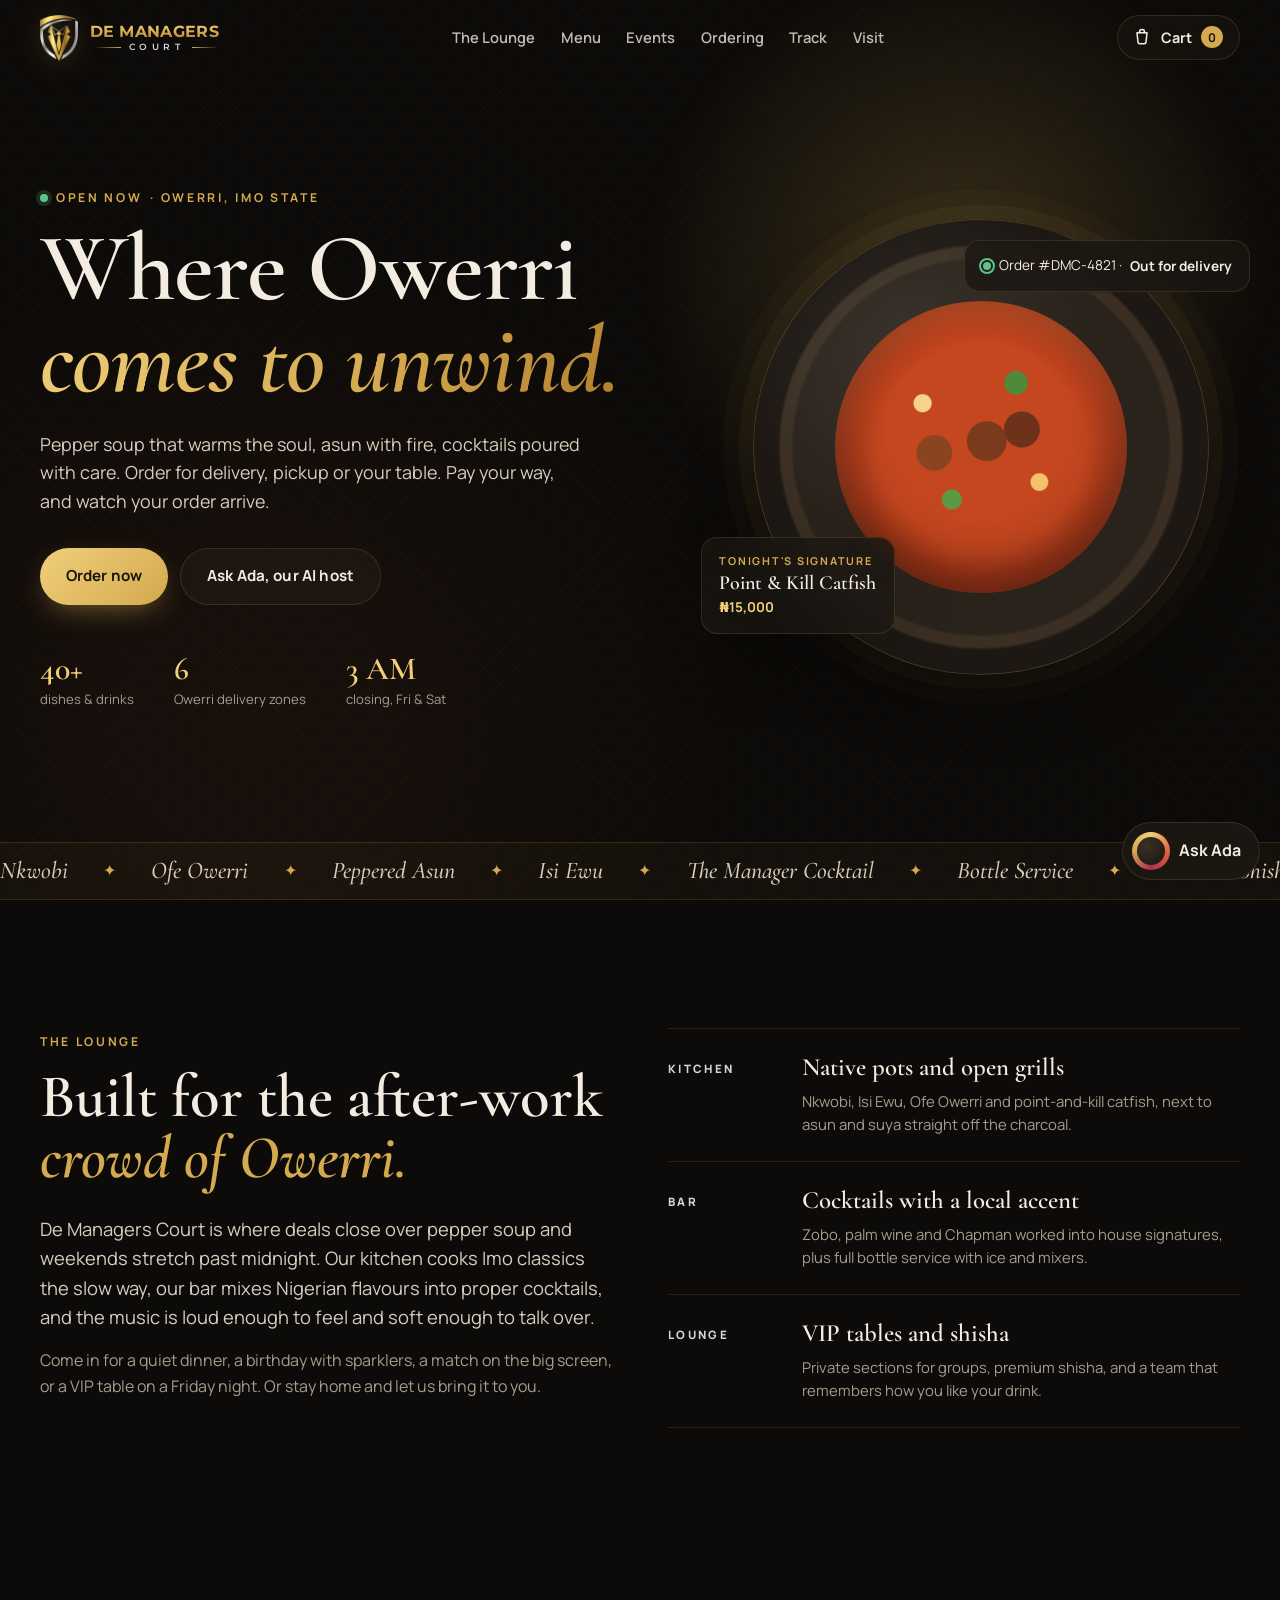
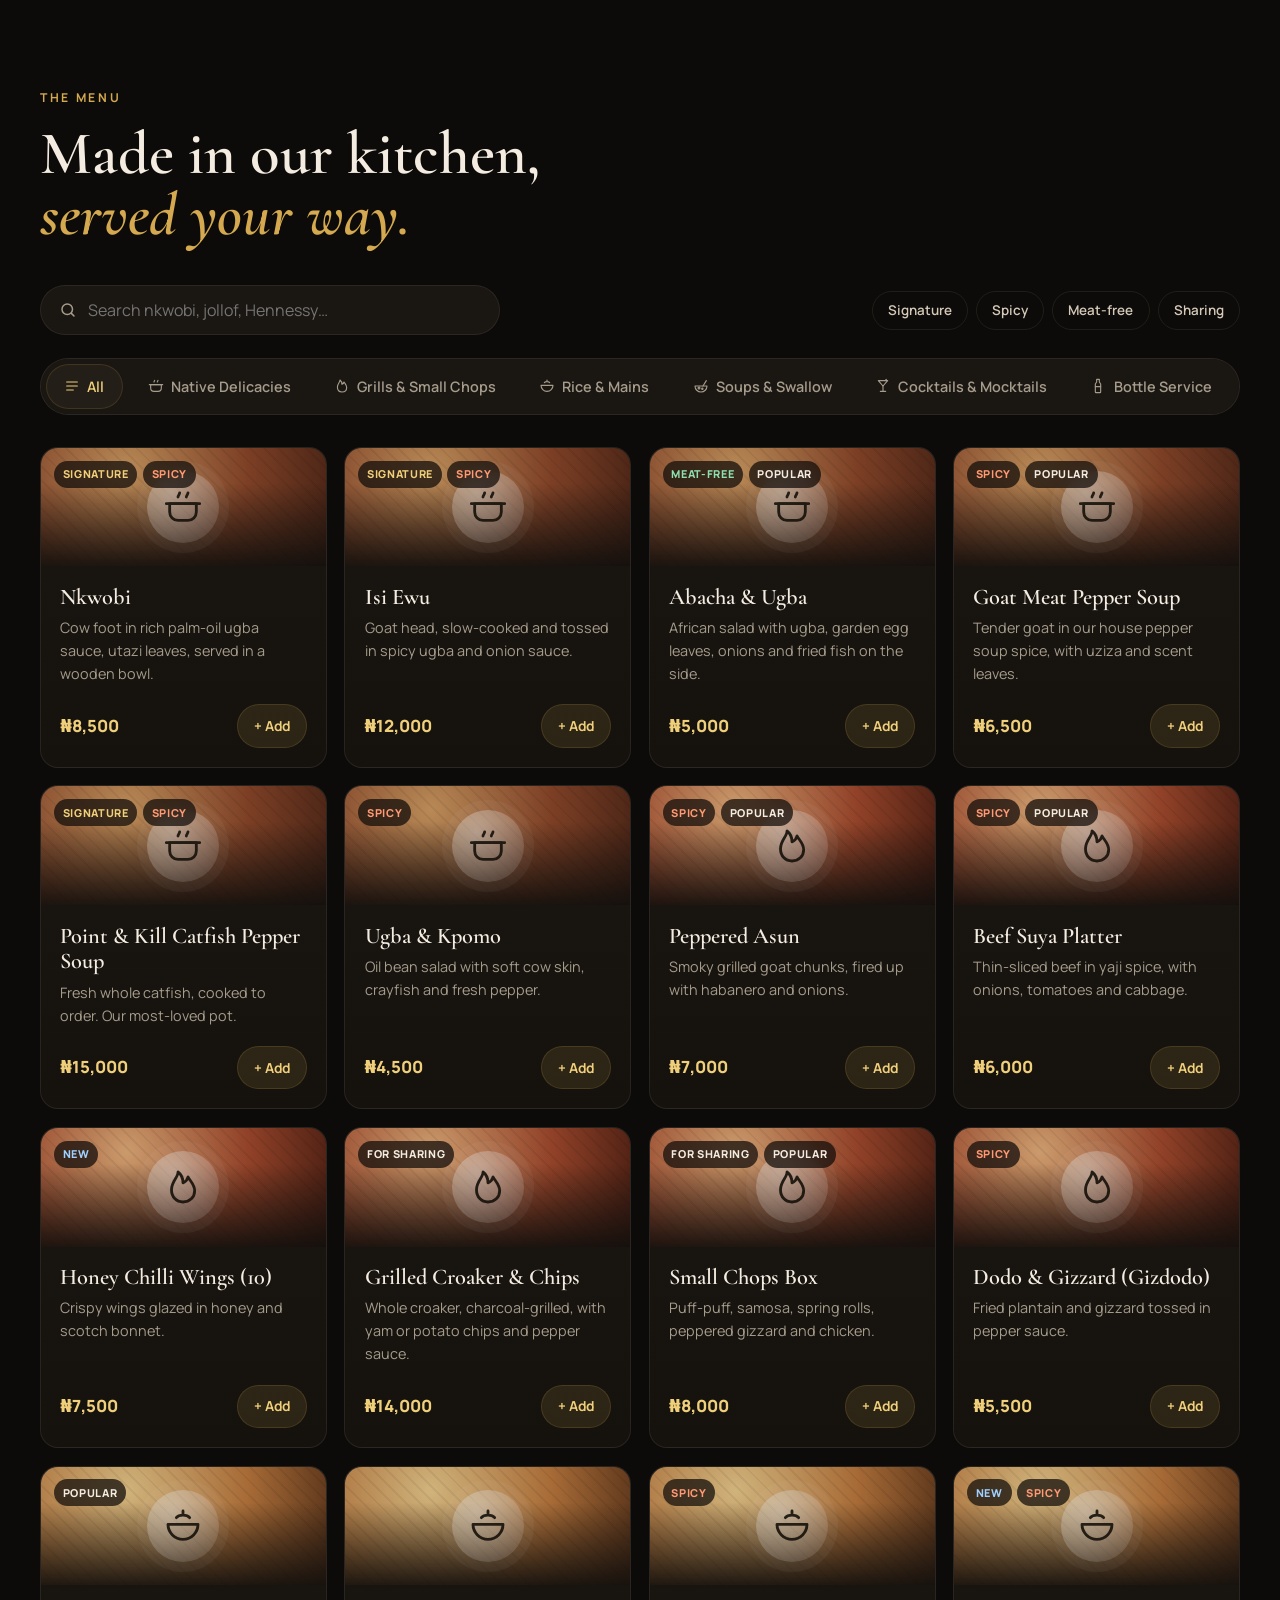
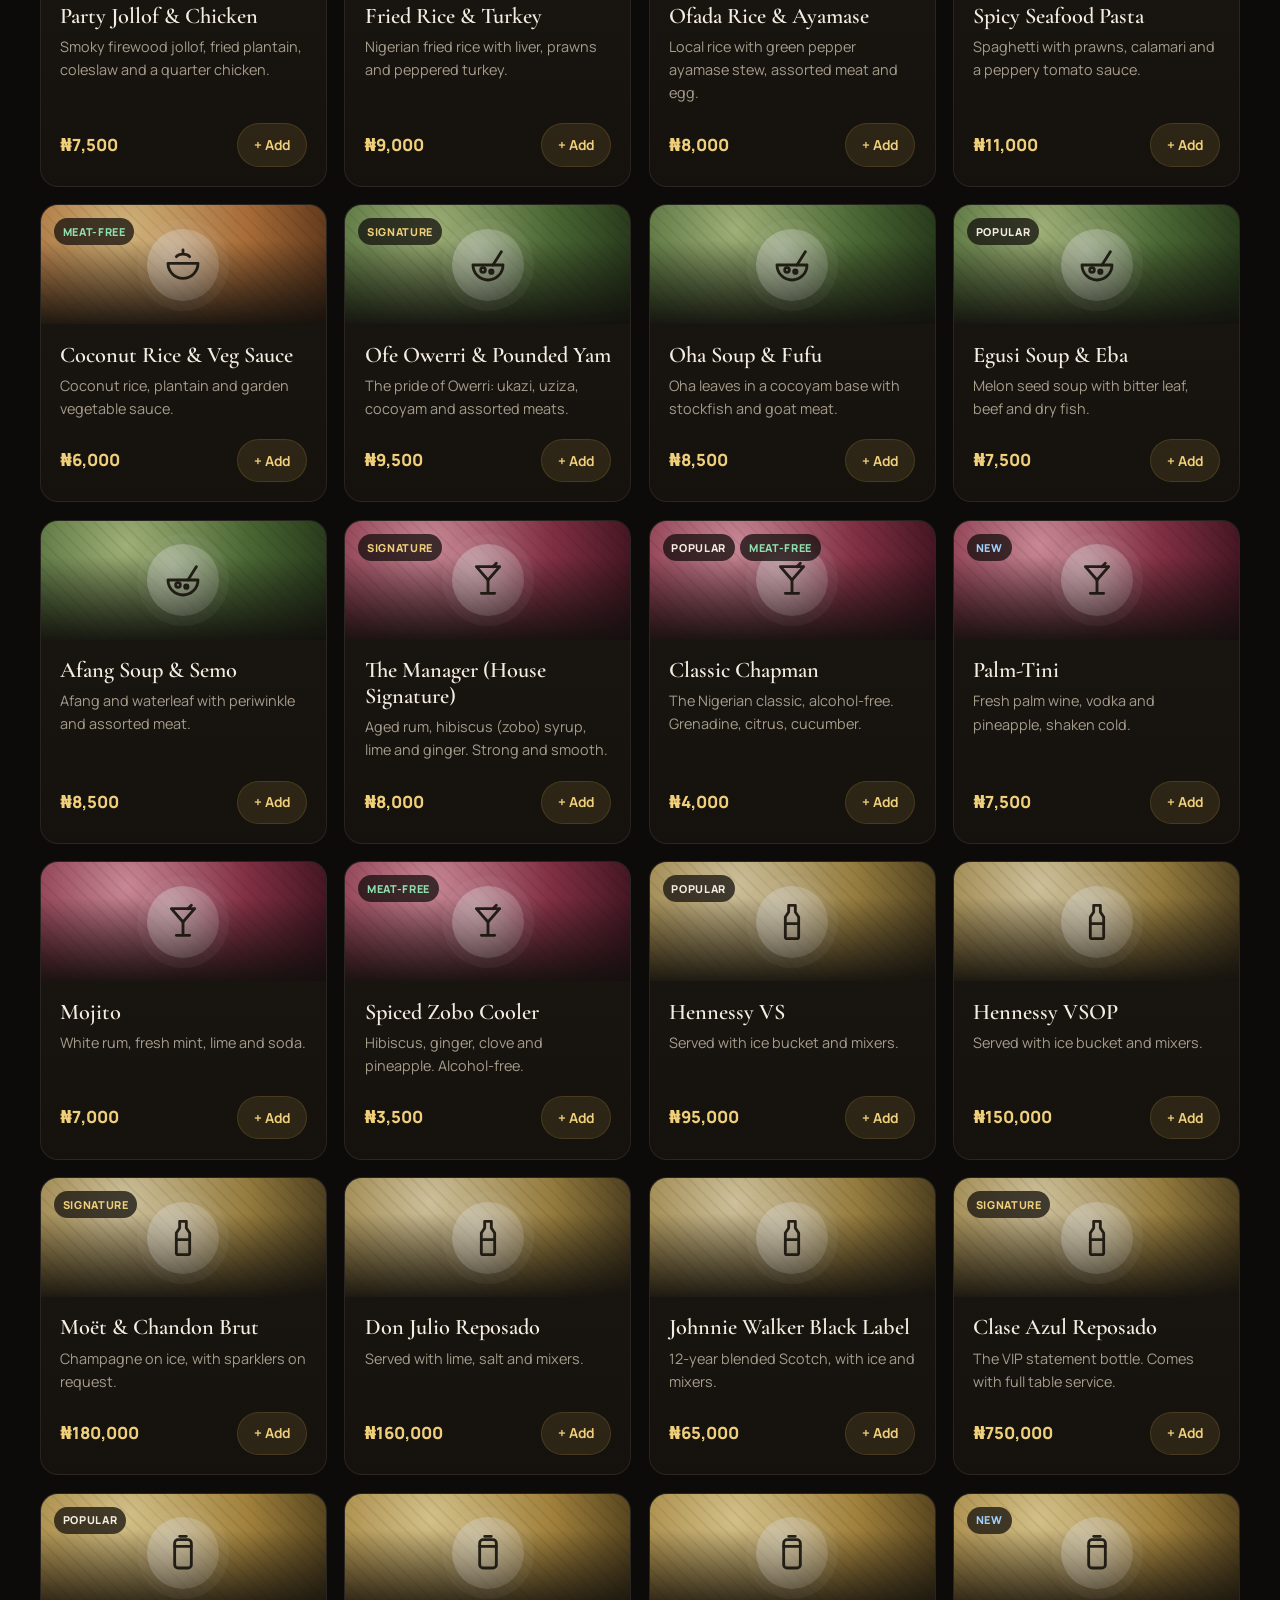
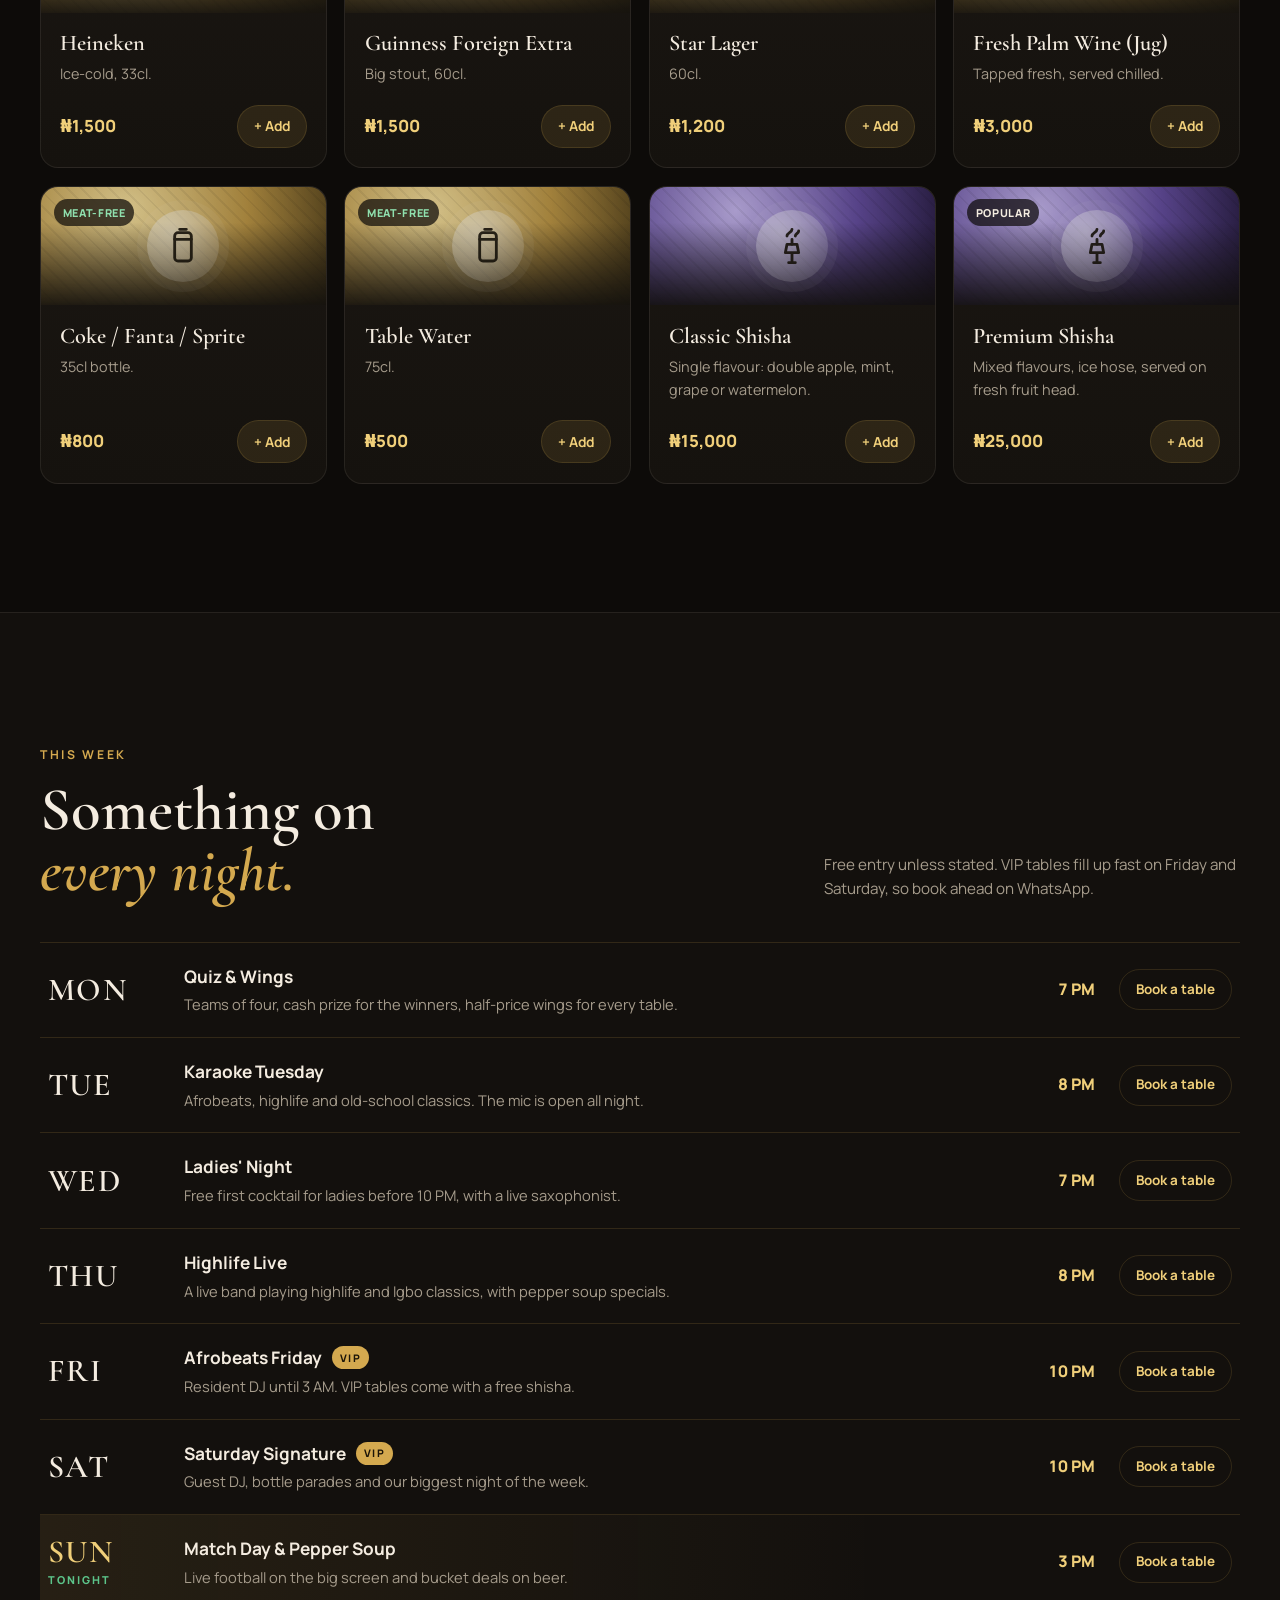
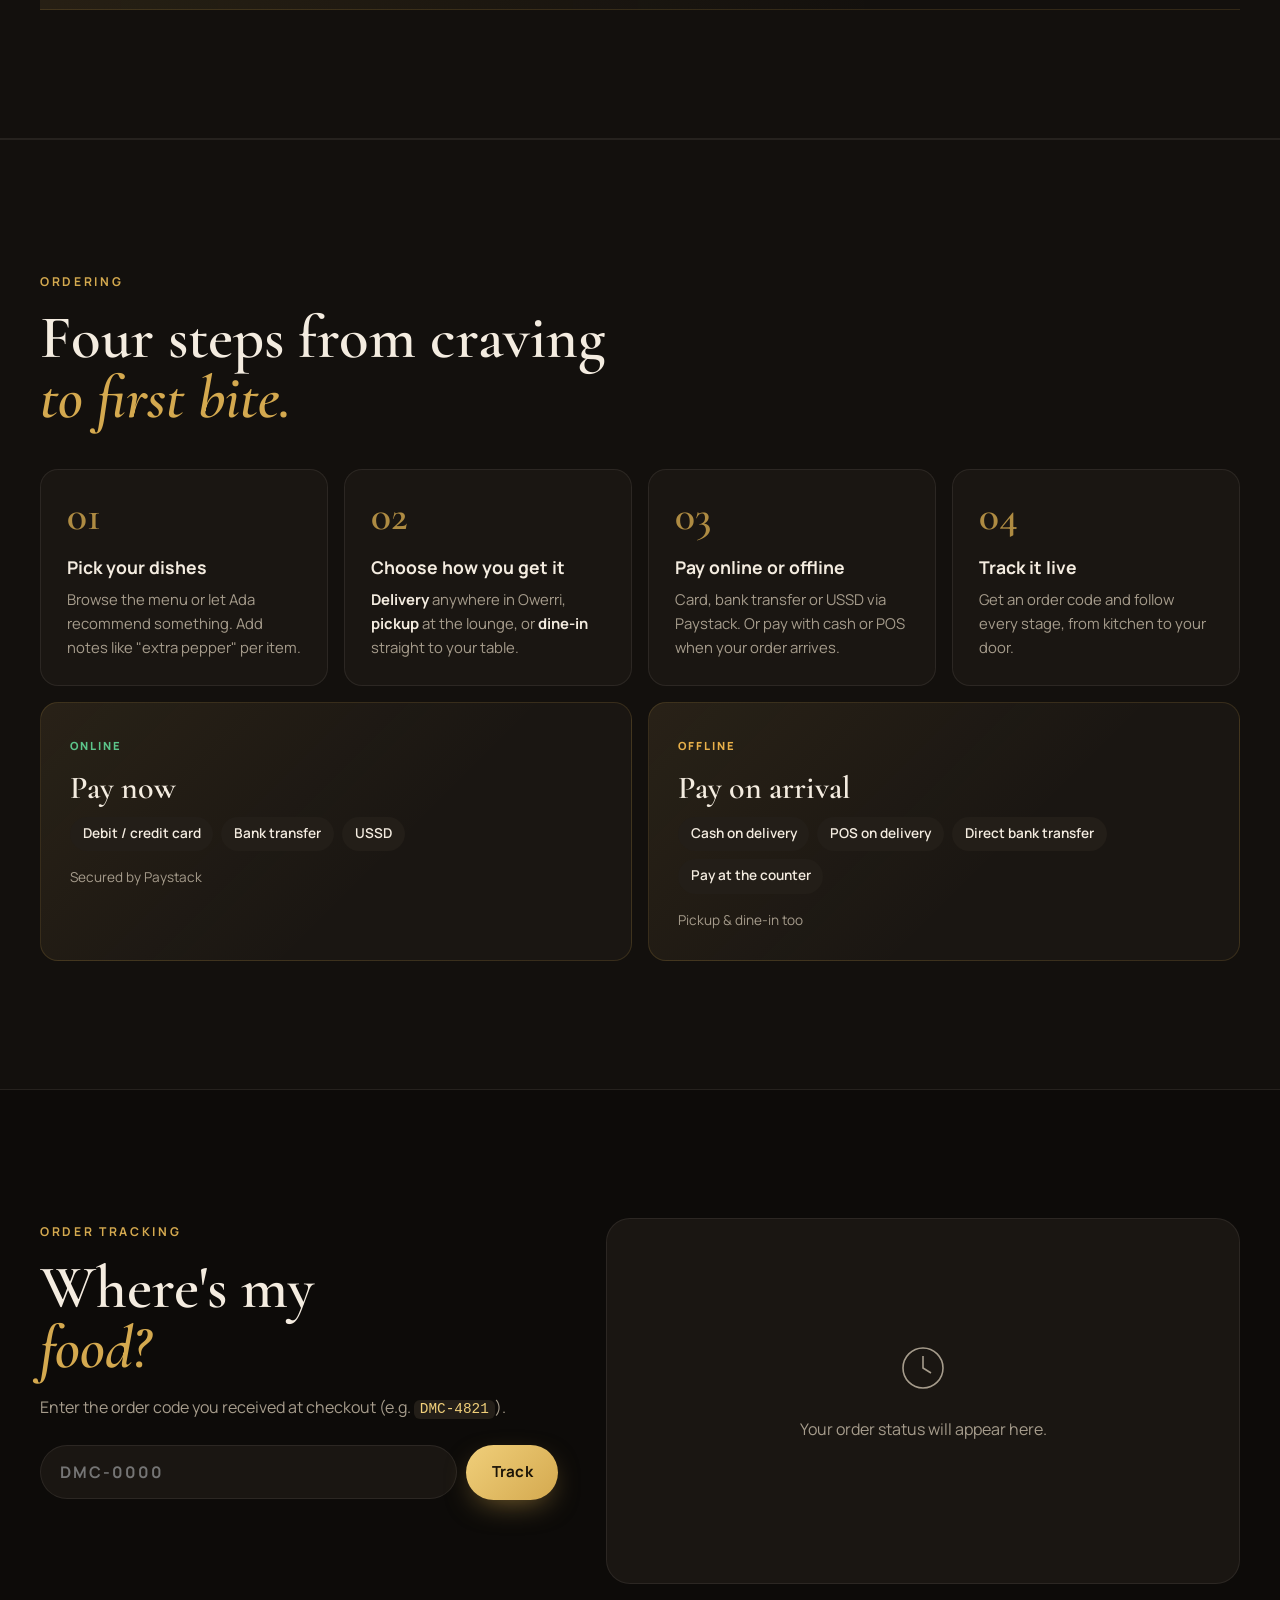
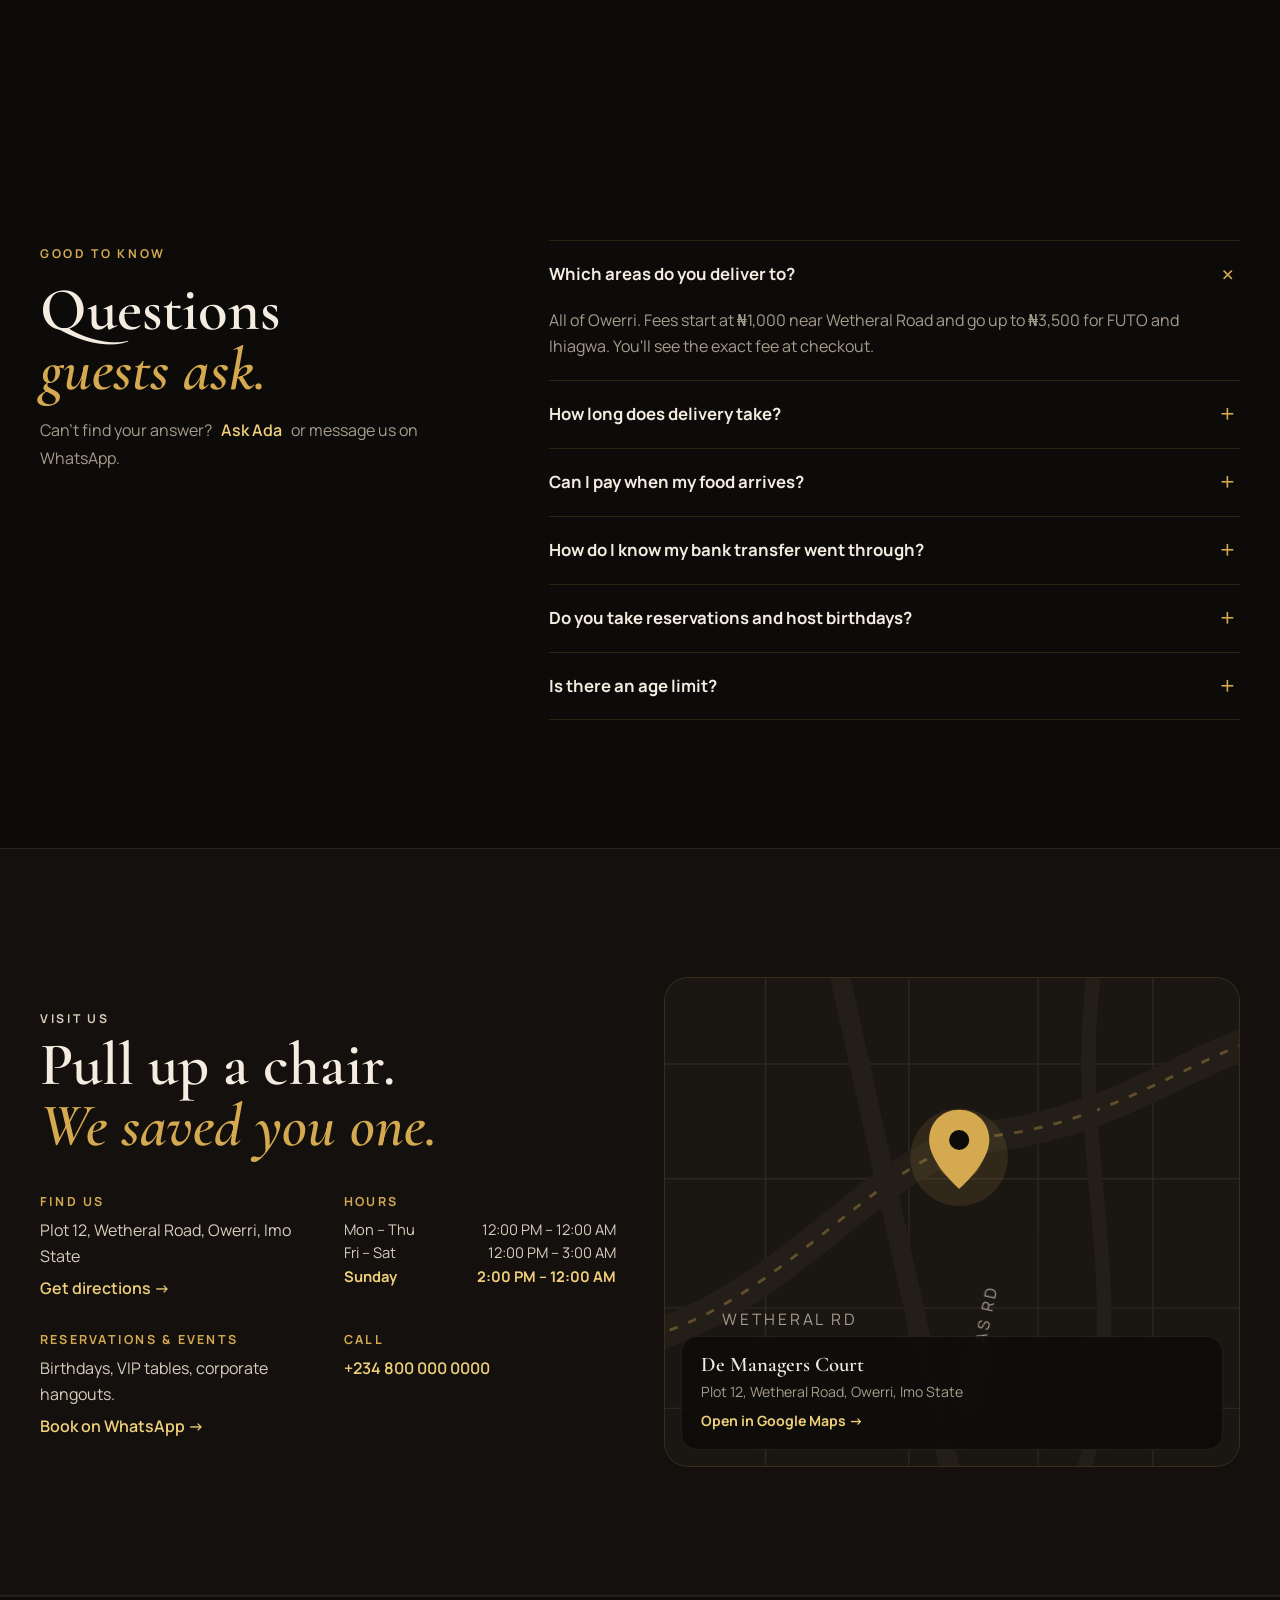
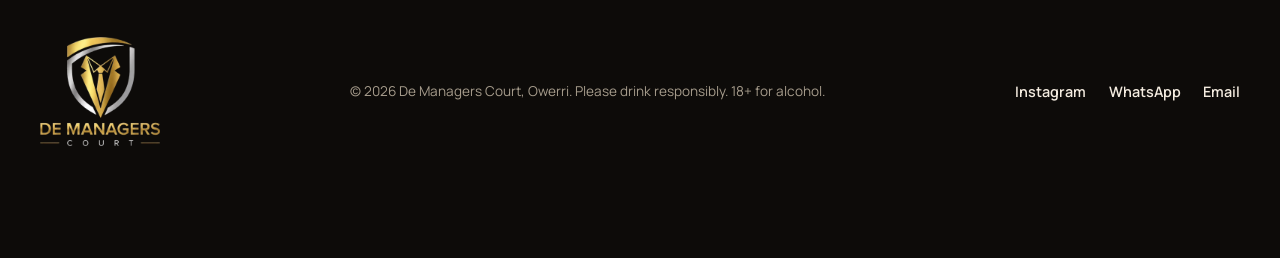
==== index.html @ ae9fe8d8 "Add De Managers Court website Online menu, food ordering (delivery, pickup, dine-in), online and off" ====
<!doctype html>
<html lang="en">
<head>
  <meta charset="utf-8">
  <meta name="viewport" content="width=device-width, initial-scale=1, viewport-fit=cover">
  <meta name="claude:viewport-fit-sides" content="cover">
  <title>De Managers Court</title>
  <meta name="description" content="De Managers Court, Owerri. Order native delicacies, grills, cocktails and bottle service online for delivery, pickup or dine-in. Pay online or on delivery, and track your order live.">
  <meta name="theme-color" content="#0d0b09">
  <link rel="icon" type="image/png" href="images/favicon.png">
  <link rel="preconnect" href="https://fonts.googleapis.com">
  <link rel="preconnect" href="https://fonts.gstatic.com" crossorigin>
  <link href="https://fonts.googleapis.com/css2?family=Cormorant+Garamond:ital,wght@0,500;0,600;0,700;1,500&family=Manrope:wght@400;500;600;700;800&family=Montserrat:wght@600;700&display=swap" rel="stylesheet">
  <link rel="stylesheet" href="css/styles.css">
</head>
<body>

<!-- ============ NAV ============ -->
<header class="nav" id="nav">
  <div class="nav__inner container">
    <a href="#top" class="brand" aria-label="De Managers Court home">
      <img class="brand__mark" src="images/logo-mark-160.webp" alt="" width="160" height="192">
      <span class="brand__text"><span class="brand__name">De Managers</span><span class="brand__sub">Court</span></span>
    </a>
    <nav class="nav__links" id="navLinks" aria-label="Main">
      <a href="#about">The Lounge</a>
      <a href="#menu">Menu</a>
      <a href="#events">Events</a>
      <a href="#how">Ordering</a>
      <a href="#track">Track</a>
      <a href="#visit">Visit</a>
    </nav>
    <div class="nav__actions">
      <button class="cart-btn" id="cartBtn" aria-label="Open cart">
        <svg viewBox="0 0 24 24" width="20" height="20" fill="none" stroke="currentColor" stroke-width="1.8" stroke-linecap="round" stroke-linejoin="round"><path d="M6 7h12l-1.2 11.2a2 2 0 0 1-2 1.8H9.2a2 2 0 0 1-2-1.8L6 7Z"/><path d="M9 7V6a3 3 0 0 1 6 0v1"/></svg>
        <span class="cart-btn__label">Cart</span>
        <span class="cart-btn__count" id="cartCount">0</span>
      </button>
      <button class="burger" id="burger" aria-label="Open menu" aria-expanded="false"><span></span><span></span></button>
    </div>
  </div>
</header>

<main id="top">
  <!-- ============ HERO ============ -->
  <section class="hero">
    <div class="hero__glow" aria-hidden="true"></div>
    <div class="hero__pattern" aria-hidden="true"></div>
    <div class="container hero__inner">
      <div class="hero__copy">
        <p class="eyebrow"><span class="dot"></span> <span id="openStatus">Open today</span><span class="eyebrow__loc"> · Owerri, Imo State</span></p>
        <h1 class="hero__title">Where Owerri<br><em>comes to unwind.</em></h1>
        <p class="hero__lead">Pepper soup that warms the soul, asun with fire, cocktails poured with care. Order for delivery, pickup or your table. Pay your way, and watch your order arrive.</p>
        <div class="hero__cta">
          <a href="#menu" class="btn btn--gold">Order now</a>
          <button class="btn btn--ghost" data-open-assistant>Ask Ada, our AI host</button>
        </div>
        <dl class="hero__stats">
          <div><dt>40+</dt><dd>dishes &amp; drinks</dd></div>
          <div><dt>6</dt><dd>Owerri delivery zones</dd></div>
          <div><dt>3 AM</dt><dd>closing, Fri &amp; Sat</dd></div>
        </dl>
      </div>
      <div class="hero__art" aria-hidden="true">
        <div class="plate">
          <div class="plate__ring"></div>
          <div class="plate__food">
            <span class="steam s1"></span><span class="steam s2"></span><span class="steam s3"></span>
          </div>
        </div>
        <div class="float-card float-card--a">
          <span class="float-card__k">Tonight's signature</span>
          <strong>Point &amp; Kill Catfish</strong>
          <span class="float-card__p">₦15,000</span>
        </div>
        <div class="float-card float-card--b">
          <span class="live"></span> Order #DMC-4821 · <strong>Out for delivery</strong>
        </div>
      </div>
    </div>
    <div class="marquee" aria-hidden="true">
      <div class="marquee__track">
        <span>Nkwobi</span><span>✦</span><span>Ofe Owerri</span><span>✦</span><span>Peppered Asun</span><span>✦</span><span>Isi Ewu</span><span>✦</span><span>The Manager Cocktail</span><span>✦</span><span>Bottle Service</span><span>✦</span><span>Premium Shisha</span><span>✦</span>
        <span>Nkwobi</span><span>✦</span><span>Ofe Owerri</span><span>✦</span><span>Peppered Asun</span><span>✦</span><span>Isi Ewu</span><span>✦</span><span>The Manager Cocktail</span><span>✦</span><span>Bottle Service</span><span>✦</span><span>Premium Shisha</span><span>✦</span>
      </div>
    </div>
  </section>


  <!-- ============ ABOUT ============ -->
  <section class="section" id="about">
    <div class="container about">
      <div class="about__copy">
        <p class="eyebrow">The Lounge</p>
        <h2 class="section__title">Built for the after-work<br><em>crowd of Owerri.</em></h2>
        <p class="about__lead">De Managers Court is where deals close over pepper soup and weekends stretch past midnight. Our kitchen cooks Imo classics the slow way, our bar mixes Nigerian flavours into proper cocktails, and the music is loud enough to feel and soft enough to talk over.</p>
        <p class="muted">Come in for a quiet dinner, a birthday with sparklers, a match on the big screen, or a VIP table on a Friday night. Or stay home and let us bring it to you.</p>
      </div>
      <ul class="pillars">
        <li class="pillar">
          <span class="pillar__k">Kitchen</span>
          <h3>Native pots and open grills</h3>
          <p>Nkwobi, Isi Ewu, Ofe Owerri and point-and-kill catfish, next to asun and suya straight off the charcoal.</p>
        </li>
        <li class="pillar">
          <span class="pillar__k">Bar</span>
          <h3>Cocktails with a local accent</h3>
          <p>Zobo, palm wine and Chapman worked into house signatures, plus full bottle service with ice and mixers.</p>
        </li>
        <li class="pillar">
          <span class="pillar__k">Lounge</span>
          <h3>VIP tables and shisha</h3>
          <p>Private sections for groups, premium shisha, and a team that remembers how you like your drink.</p>
        </li>
      </ul>
    </div>
  </section>

  <!-- ============ MENU ============ -->
  <section class="section" id="menu">
    <div class="container">
      <div class="section__head">
        <p class="eyebrow">The Menu</p>
        <h2 class="section__title">Made in our kitchen,<br><em>served your way.</em></h2>
      </div>

      <div class="menu-tools">
        <div class="search">
          <svg viewBox="0 0 24 24" width="18" height="18" fill="none" stroke="currentColor" stroke-width="2" stroke-linecap="round"><circle cx="11" cy="11" r="7"/><path d="m20 20-3.5-3.5"/></svg>
          <input type="search" id="menuSearch" placeholder="Search nkwobi, jollof, Hennessy…" aria-label="Search the menu">
        </div>
        <div class="filters" role="group" aria-label="Filter by tag">
          <button class="chip" data-tag="signature">Signature</button>
          <button class="chip" data-tag="spicy">Spicy</button>
          <button class="chip" data-tag="veg">Meat-free</button>
          <button class="chip" data-tag="share">Sharing</button>
        </div>
      </div>

      <div class="tabs" id="menuTabs" role="tablist" aria-label="Menu categories"></div>
      <div class="menu-grid" id="menuGrid" aria-live="polite"></div>
      <p class="menu-empty" id="menuEmpty" hidden>Nothing matches that search. Try another word, or <button class="linklike" data-open-assistant>ask Ada</button>.</p>
    </div>
  </section>


  <!-- ============ EVENTS ============ -->
  <section class="section section--alt" id="events">
    <div class="container">
      <div class="section__head section__head--row">
        <div>
          <p class="eyebrow">This week</p>
          <h2 class="section__title">Something on<br><em>every night.</em></h2>
        </div>
        <p class="muted section__aside">Free entry unless stated. VIP tables fill up fast on Friday and Saturday, so book ahead on WhatsApp.</p>
      </div>
      <ol class="week" id="weekList"></ol>
    </div>
  </section>

  <!-- ============ HOW IT WORKS ============ -->
  <section class="section section--alt" id="how">
    <div class="container">
      <div class="section__head">
        <p class="eyebrow">Ordering</p>
        <h2 class="section__title">Four steps from craving<br><em>to first bite.</em></h2>
      </div>
      <ol class="steps">
        <li class="step">
          <span class="step__n">01</span>
          <h3>Pick your dishes</h3>
          <p>Browse the menu or let Ada recommend something. Add notes like "extra pepper" per item.</p>
        </li>
        <li class="step">
          <span class="step__n">02</span>
          <h3>Choose how you get it</h3>
          <p><strong>Delivery</strong> anywhere in Owerri, <strong>pickup</strong> at the lounge, or <strong>dine-in</strong> straight to your table.</p>
        </li>
        <li class="step">
          <span class="step__n">03</span>
          <h3>Pay online or offline</h3>
          <p>Card, bank transfer or USSD via Paystack. Or pay with cash or POS when your order arrives.</p>
        </li>
        <li class="step">
          <span class="step__n">04</span>
          <h3>Track it live</h3>
          <p>Get an order code and follow every stage, from kitchen to your door.</p>
        </li>
      </ol>

      <div class="pay-row">
        <div class="pay-card">
          <span class="pay-card__tag">Online</span>
          <h3>Pay now</h3>
          <ul><li>Debit / credit card</li><li>Bank transfer</li><li>USSD</li></ul>
          <p class="muted">Secured by Paystack</p>
        </div>
        <div class="pay-card">
          <span class="pay-card__tag pay-card__tag--alt">Offline</span>
          <h3>Pay on arrival</h3>
          <ul><li>Cash on delivery</li><li>POS on delivery</li><li>Direct bank transfer</li><li>Pay at the counter</li></ul>
          <p class="muted">Pickup &amp; dine-in too</p>
        </div>
      </div>
    </div>
  </section>

  <!-- ============ TRACK ============ -->
  <section class="section" id="track">
    <div class="container track">
      <div class="track__intro">
        <p class="eyebrow">Order tracking</p>
        <h2 class="section__title">Where's my<br><em>food?</em></h2>
        <p class="muted">Enter the order code you received at checkout (e.g. <code>DMC-4821</code>).</p>
        <form class="track__form" id="trackForm">
          <input id="trackInput" placeholder="DMC-0000" aria-label="Order code" autocomplete="off" required>
          <button class="btn btn--gold" type="submit">Track</button>
        </form>
        <div class="recent" id="recentOrders"></div>
      </div>
      <div class="track__panel" id="trackPanel">
        <div class="track__placeholder">
          <svg viewBox="0 0 48 48" width="48" height="48" fill="none" stroke="currentColor" stroke-width="1.6"><circle cx="24" cy="24" r="20"/><path d="M24 12v12l8 5"/></svg>
          <p>Your order status will appear here.</p>
        </div>
      </div>
    </div>
  </section>


  <!-- ============ FAQ ============ -->
  <section class="section" id="faq">
    <div class="container faq">
      <div>
        <p class="eyebrow">Good to know</p>
        <h2 class="section__title">Questions<br><em>guests ask.</em></h2>
        <p class="muted">Can't find your answer? <button class="linklike" data-open-assistant>Ask Ada</button> or message us on WhatsApp.</p>
      </div>
      <div class="faq__list" id="faqList"></div>
    </div>
  </section>

  <!-- ============ VISIT ============ -->
  <section class="section section--alt" id="visit">
    <div class="container visit">
      <div>
        <p class="eyebrow">Visit us</p>
        <h2 class="section__title">Pull up a chair.<br><em>We saved you one.</em></h2>
        <div class="visit__grid">
          <div>
            <h4>Find us</h4>
            <p id="addr"></p>
            <a class="linklike" id="dirLink" target="_blank" rel="noopener">Get directions →</a>
          </div>
          <div>
            <h4>Hours</h4>
            <ul class="hours" id="hoursList"></ul>
          </div>
          <div>
            <h4>Reservations &amp; events</h4>
            <p>Birthdays, VIP tables, corporate hangouts.</p>
            <a class="linklike" id="waReserve" target="_blank" rel="noopener">Book on WhatsApp →</a>
          </div>
          <div>
            <h4>Call</h4>
            <p><a id="phoneLink" class="linklike"></a></p>
          </div>
        </div>
      </div>
      <a class="map" id="mapCard" target="_blank" rel="noopener" aria-label="Open the lounge location in Google Maps">
        <svg class="map__art" viewBox="0 0 400 340" preserveAspectRatio="xMidYMid slice" aria-hidden="true">
          <rect width="400" height="340" fill="var(--surface)"/>
          <g stroke="var(--line-2)" stroke-width="1">
            <path d="M0 60H400M0 140H400M0 230H400M0 300H400M70 0V340M170 0V340M260 0V340M340 0V340" fill="none"/>
          </g>
          <path d="M-10 250 C 90 220, 150 120, 230 110 S 360 60, 420 40" stroke="var(--surface-2)" stroke-width="22" fill="none"/>
          <path d="M-10 250 C 90 220, 150 120, 230 110 S 360 60, 420 40" stroke="var(--gold)" stroke-opacity=".35" stroke-width="2" stroke-dasharray="6 8" fill="none"/>
          <path d="M120 -10 L 200 350" stroke="var(--surface-2)" stroke-width="14" fill="none"/>
          <path d="M300 -10 C 280 120, 330 220, 290 350" stroke="var(--surface-2)" stroke-width="10" fill="none"/>
          <circle cx="205" cy="125" r="34" fill="var(--gold)" fill-opacity=".12"/>
          <circle cx="205" cy="125" r="16" fill="var(--gold)" fill-opacity=".25"/>
          <path d="M205 92c-12 0-21 9-21 21 0 16 21 34 21 34s21-18 21-34c0-12-9-21-21-21Z" fill="var(--gold)"/>
          <circle cx="205" cy="113" r="7" fill="var(--bg)"/>
          <text x="40" y="242" fill="var(--muted)" font-size="11" font-family="Manrope, sans-serif" letter-spacing="2">WETHERAL RD</text>
          <text x="214" y="300" fill="var(--muted)" font-size="11" font-family="Manrope, sans-serif" letter-spacing="2" transform="rotate(-78 214 300)">DOUGLAS RD</text>
        </svg>
        <span class="map__label"><strong>De Managers Court</strong><span id="mapAddr"></span><em>Open in Google Maps →</em></span>
      </a>
    </div>
  </section>
</main>

<footer class="footer">
  <div class="container footer__inner">
    <img class="footer__logo" src="images/logo-full-640.webp" alt="De Managers Court" width="640" height="584">
    <p class="muted">© <span id="year"></span> De Managers Court, Owerri. Please drink responsibly. 18+ for alcohol.</p>
    <div class="footer__links">
      <a id="igLink" target="_blank" rel="noopener">Instagram</a>
      <a id="waLink" target="_blank" rel="noopener">WhatsApp</a>
      <a id="mailLink">Email</a>
    </div>
  </div>
</footer>

<!-- ============ CART DRAWER ============ -->
<div class="scrim" id="scrim" hidden></div>
<aside class="drawer" id="cartDrawer" aria-label="Your cart" aria-hidden="true">
  <div class="drawer__head">
    <h3>Your order</h3>
    <button class="icon-btn" data-close-drawer aria-label="Close cart">✕</button>
  </div>
  <div class="drawer__body" id="cartItems"></div>
  <div class="drawer__foot">
    <div class="row"><span>Subtotal</span><strong id="cartSubtotal">₦0</strong></div>
    <p class="muted small">Delivery fee is calculated at checkout.</p>
    <button class="btn btn--gold btn--block" id="checkoutBtn" disabled>Checkout</button>
  </div>
</aside>

<!-- ============ CHECKOUT MODAL ============ -->
<div class="modal" id="checkoutModal" role="dialog" aria-modal="true" aria-labelledby="coTitle" hidden>
  <div class="modal__card modal__card--wide">
    <button class="icon-btn modal__close" data-close-modal aria-label="Close">✕</button>
    <h3 id="coTitle">Checkout</h3>
    <form id="checkoutForm" class="co" novalidate>
      <div class="co__main">
        <fieldset>
          <legend>1. How would you like it?</legend>
          <div class="seg" role="radiogroup">
            <label><input type="radio" name="mode" value="delivery" checked><span>Delivery</span></label>
            <label><input type="radio" name="mode" value="pickup"><span>Pickup</span></label>
            <label><input type="radio" name="mode" value="dinein"><span>Dine-in</span></label>
          </div>
        </fieldset>

        <fieldset>
          <legend>2. Your details</legend>
          <div class="grid2">
            <label class="field"><span>Full name</span><input name="name" required autocomplete="name"></label>
            <label class="field"><span>Phone</span><input name="phone" type="tel" required autocomplete="tel" placeholder="080..."></label>
          </div>
          <label class="field"><span>Email <em class="muted">(for receipt)</em></span><input name="email" type="email" autocomplete="email"></label>
          <div data-mode-show="delivery">
            <label class="field"><span>Delivery area</span><select name="zone" id="zoneSelect"></select></label>
            <label class="field"><span>Street address &amp; landmark</span><input name="address" placeholder="e.g. 5 Okigwe Rd, opposite First Bank"></label>
          </div>
          <div data-mode-show="dinein" hidden>
            <label class="field"><span>Table number</span><input name="table" placeholder="e.g. VIP 3 or Table 12"></label>
          </div>
          <div data-mode-show="pickup" hidden>
            <label class="field"><span>Pickup time</span>
              <select name="pickupTime"><option>As soon as possible</option><option>In 30 minutes</option><option>In 1 hour</option><option>In 2 hours</option></select>
            </label>
          </div>
          <label class="field"><span>Note for the kitchen <em class="muted">(optional)</em></span><textarea name="note" rows="2" placeholder="Less pepper, no onions, extra cold…"></textarea></label>
        </fieldset>

        <fieldset>
          <legend>3. Payment</legend>
          <div class="paylist">
            <label class="payopt"><input type="radio" name="pay" value="online" checked>
              <span><strong>Pay online now</strong><small>Card · Transfer · USSD via Paystack</small></span></label>
            <label class="payopt" data-pay-for="delivery"><input type="radio" name="pay" value="cod">
              <span><strong>Cash / POS on delivery</strong><small>Pay the rider when it arrives</small></span></label>
            <label class="payopt" data-pay-for="pickup dinein" hidden><input type="radio" name="pay" value="counter">
              <span><strong>Pay at the counter</strong><small>Cash or POS at the lounge</small></span></label>
            <label class="payopt"><input type="radio" name="pay" value="transfer">
              <span><strong>Direct bank transfer</strong><small>We confirm before we start cooking</small></span></label>
          </div>
          <div class="bankbox" id="bankBox" hidden></div>
        </fieldset>
        <p class="form-error" id="coError" role="alert"></p>
      </div>

      <aside class="co__summary">
        <h4>Summary</h4>
        <div id="coItems" class="co__items"></div>
        <div class="row"><span>Subtotal</span><span id="coSub"></span></div>
        <div class="row" id="coFeeRow"><span>Delivery</span><span id="coFee"></span></div>
        <div class="row" id="coSvcRow" hidden><span>Service charge</span><span id="coSvc"></span></div>
        <div class="row row--total"><span>Total</span><strong id="coTotal"></strong></div>
        <button class="btn btn--gold btn--block" type="submit" id="placeBtn">Place order</button>
        <p class="muted small center" id="demoNote"></p>
      </aside>
    </form>
  </div>
</div>

<!-- ============ DEMO PAYMENT (shown when no Paystack key) ============ -->
<div class="modal" id="demoPayModal" role="dialog" aria-modal="true" hidden>
  <div class="modal__card modal__card--sm center">
    <div class="paystack-mock">
      <p class="muted small">DEMO PAYMENT · no money will be charged</p>
      <h3 id="demoPayAmount">₦0</h3>
      <p class="muted small">Add your Paystack public key in <code>js/config.js</code> to accept real payments.</p>
      <div class="demo-actions">
        <button class="btn btn--gold btn--block" id="demoPaySuccess">Simulate successful payment</button>
        <button class="btn btn--ghost btn--block" id="demoPayCancel">Cancel</button>
      </div>
    </div>
  </div>
</div>

<!-- ============ ORDER SUCCESS ============ -->
<div class="modal" id="successModal" role="dialog" aria-modal="true" hidden>
  <div class="modal__card modal__card--sm center">
    <div class="check">✓</div>
    <h3>Order placed!</h3>
    <p class="muted">Your order code is</p>
    <p class="code" id="successCode">DMC-0000</p>
    <p class="muted small" id="successMsg"></p>
    <div class="demo-actions">
      <button class="btn btn--gold btn--block" id="successTrack">Track my order</button>
      <a class="btn btn--ghost btn--block" id="successWa" target="_blank" rel="noopener">Send order to the lounge on WhatsApp</a>
    </div>
  </div>
</div>

<!-- ============ AI ASSISTANT ============ -->
<button class="ai-fab" id="aiFab" data-open-assistant aria-label="Chat with Ada, our AI assistant">
  <span class="ai-fab__orb"></span>
  <span class="ai-fab__txt">Ask Ada</span>
</button>
<section class="ai" id="aiPanel" aria-label="AI assistant" aria-hidden="true">
  <header class="ai__head">
    <div class="ai__avatar">A</div>
    <div>
      <strong>Ada</strong>
      <span class="ai__sub"><span class="live"></span> AI host · knows the whole menu</span>
    </div>
    <button class="icon-btn" id="aiClose" aria-label="Close assistant">✕</button>
  </header>
  <div class="ai__log" id="aiLog" aria-live="polite"></div>
  <div class="ai__chips" id="aiChips"></div>
  <form class="ai__form" id="aiForm">
    <input id="aiInput" placeholder="Ask anything, e.g. “something spicy under ₦8k”" autocomplete="off" aria-label="Message Ada">
    <button class="ai__send" aria-label="Send">
      <svg viewBox="0 0 24 24" width="18" height="18" fill="none" stroke="currentColor" stroke-width="2" stroke-linecap="round" stroke-linejoin="round"><path d="M5 12h14M13 6l6 6-6 6"/></svg>
    </button>
  </form>
</section>

<div class="toast" id="toast" role="status" aria-live="polite"></div>

<script src="js/config.js"></script>
<script src="js/menu-data.js"></script>
<script src="js/app.js"></script>
<script src="js/assistant.js"></script>
</body>
</html>
---- css/styles.css ----
/* =========================================================
   THE MANAGERS LOUNGE — styles
   ========================================================= */
:root {
  --bg: #0d0b09;
  --bg-2: #13100d;
  --surface: #1a1612;
  --surface-2: #231e18;
  --line: rgba(212, 169, 79, 0.16);
  --line-2: rgba(244, 236, 224, 0.08);
  --gold: #d4a94f;
  --gold-2: #f0cf7a;
  --gold-ink: #1b1408;
  --cream: #f4ece0;
  --silver: #d3d4d8;
  --silver-2: #8e9096;
  --brand: "Montserrat", "Manrope", system-ui, sans-serif;
  --muted: #a69c8c;
  --ember: #e2643b;
  --ok: #5cc48a;
  --warn: #e8b04a;
  --radius: 18px;
  --radius-sm: 12px;
  --shadow: 0 30px 80px -30px rgba(0, 0, 0, 0.8);
  --serif: "Cormorant Garamond", Georgia, serif;
  --sans: "Manrope", system-ui, -apple-system, Segoe UI, Roboto, sans-serif;
  --nav-h: 76px;
  color-scheme: dark;
}

*, *::before, *::after { box-sizing: border-box; }
html { scroll-behavior: smooth; scroll-padding-top: calc(var(--nav-h) + 12px); -webkit-text-size-adjust: 100%; }
body {
  margin: 0; background: var(--bg); color: var(--cream);
  font: 400 16px/1.6 var(--sans); overflow-x: hidden;
  -webkit-font-smoothing: antialiased;
}
body.locked { overflow: hidden; }
img { max-width: 100%; display: block; }
a { color: inherit; text-decoration: none; }
button { font: inherit; color: inherit; cursor: pointer; background: none; border: 0; }
input, select, textarea { font: inherit; color: inherit; }
code { font-family: ui-monospace, SFMono-Regular, Menlo, monospace; font-size: .9em; background: var(--surface-2); padding: .1em .4em; border-radius: 6px; color: var(--gold-2); }
em { font-style: italic; }
[hidden] { display: none !important; }
:focus-visible { outline: 2px solid var(--gold); outline-offset: 3px; border-radius: 6px; }

.container { width: 100%; max-width: calc(1200px + 2 * max(16px, env(safe-area-inset-left, 0px))); margin-inline: auto; padding-left: max(16px, env(safe-area-inset-left, 0px)); padding-right: max(16px, env(safe-area-inset-right, 0px)); }
.muted { color: var(--muted); }
.small { font-size: .82rem; }
.center { text-align: center; }
.linklike { color: var(--gold-2); font-weight: 600; border-bottom: 1px solid transparent; transition: border-color .2s; }
.linklike:hover { border-color: currentColor; }

.eyebrow {
  display: inline-flex; align-items: center; gap: .5rem;
  font-size: .76rem; font-weight: 700; letter-spacing: .22em; text-transform: uppercase;
  color: var(--gold); margin: 0 0 1rem;
}
.eyebrow .dot { width: 8px; height: 8px; border-radius: 50%; background: var(--ok); box-shadow: 0 0 0 4px rgba(92,196,138,.18); }
.eyebrow .dot.closed { background: var(--ember); box-shadow: 0 0 0 4px rgba(226,100,59,.18); }

/* ---------- Buttons ---------- */
.btn {
  display: inline-flex; align-items: center; justify-content: center; gap: .5rem;
  padding: .95rem 1.6rem; border-radius: 999px; font-weight: 700; font-size: .95rem;
  letter-spacing: .01em; transition: transform .2s, box-shadow .2s, background .2s, opacity .2s;
  white-space: nowrap; text-align: center;
}
.btn:active { transform: scale(.98); }
.btn--gold { background: linear-gradient(135deg, var(--gold-2), var(--gold)); color: var(--gold-ink); box-shadow: 0 10px 30px -10px rgba(212,169,79,.6); }
.btn--gold:hover { box-shadow: 0 16px 40px -12px rgba(212,169,79,.8); transform: translateY(-1px); }
.btn--ghost { border: 1px solid var(--line); background: rgba(244,236,224,.03); }
.btn--ghost:hover { border-color: var(--gold); background: rgba(212,169,79,.08); }
.btn--block { width: 100%; white-space: normal; }
.btn:disabled { opacity: .4; pointer-events: none; }
.icon-btn { width: 40px; height: 40px; border-radius: 50%; display: grid; place-items: center; border: 1px solid var(--line-2); transition: background .2s; flex: none; }
.icon-btn:hover { background: var(--surface-2); }

/* ---------- Nav ---------- */
.nav {
  position: fixed; top: env(safe-area-inset-top, 0px); left: 0; right: 0; z-index: 50; height: var(--nav-h);
  transition: background .3s, border-color .3s, backdrop-filter .3s;
  border-bottom: 1px solid transparent;
}
.nav.scrolled { background: rgba(13,11,9,.82); backdrop-filter: blur(14px); -webkit-backdrop-filter: blur(14px); border-color: var(--line-2); }
.nav__inner { height: 100%; display: flex; align-items: center; justify-content: space-between; gap: 1rem; }
.brand { display: flex; align-items: center; gap: .7rem; }
.brand__mark { width: auto; height: 46px; flex: none; filter: drop-shadow(0 4px 14px rgba(212,169,79,.25)); }
.brand__text { display: grid; justify-items: center; gap: .18rem; }
.brand__name {
  font: 700 1.02rem/1 var(--brand); letter-spacing: .02em; text-transform: uppercase; white-space: nowrap;
  background: linear-gradient(180deg, var(--gold-2), var(--gold) 55%, #a87a26); -webkit-background-clip: text; background-clip: text; color: transparent;
}
.brand__sub {
  display: flex; align-items: center; gap: .45rem; width: 100%;
  font: 600 .58rem/1 var(--brand); letter-spacing: .5em; text-transform: uppercase; color: var(--silver);
  padding-left: .5em;
}
.brand__sub::before, .brand__sub::after { content: ""; flex: 1; height: 1px; background: linear-gradient(90deg, transparent, var(--gold)); }
.brand__sub::after { background: linear-gradient(90deg, var(--gold), transparent); }
.footer__logo { width: 120px; height: auto; }
.nav__links { display: flex; gap: 1.6rem; font-weight: 600; font-size: .92rem; }
.nav__links a { opacity: .78; transition: opacity .2s, color .2s; }
.nav__links a:hover { opacity: 1; color: var(--gold-2); }
.nav__actions { display: flex; align-items: center; gap: .6rem; }
.cart-btn {
  display: inline-flex; align-items: center; gap: .55rem; padding: .6rem 1rem .6rem .9rem;
  border-radius: 999px; border: 1px solid var(--line); background: rgba(26,22,18,.6); font-weight: 700; font-size: .9rem;
  transition: border-color .2s;
}
.cart-btn:hover { border-color: var(--gold); }
.cart-btn__count { min-width: 22px; height: 22px; padding: 0 6px; border-radius: 99px; background: var(--gold); color: var(--gold-ink); font-size: .75rem; display: grid; place-items: center; }
.cart-btn.bump { animation: bump .45s; }
@keyframes bump { 30% { transform: scale(1.12); } 60% { transform: scale(.96); } }
.burger { display: none; width: 44px; height: 44px; border-radius: 50%; border: 1px solid var(--line-2); position: relative; }
.burger span { position: absolute; left: 13px; right: 13px; height: 2px; background: var(--cream); border-radius: 2px; transition: transform .3s, top .3s; }
.burger span:first-child { top: 17px; } .burger span:last-child { top: 25px; }
.burger[aria-expanded="true"] span:first-child { top: 21px; transform: rotate(45deg); }
.burger[aria-expanded="true"] span:last-child { top: 21px; transform: rotate(-45deg); }

/* ---------- Hero ---------- */
.hero { position: relative; min-height: min(100svh, 900px); padding-top: calc(var(--nav-h) + 40px); display: flex; flex-direction: column; overflow: hidden; isolation: isolate; }
.hero__glow {
  position: absolute; inset: -20% -10% auto auto; width: 900px; height: 900px; z-index: -1;
  background: radial-gradient(closest-side, rgba(212,169,79,.22), transparent 70%);
  filter: blur(10px);
}
.hero__pattern {
  position: absolute; inset: 0; z-index: -2; opacity: .5;
  background-image:
    radial-gradient(circle at 20% 80%, rgba(226,100,59,.12), transparent 40%),
    repeating-linear-gradient(45deg, rgba(212,169,79,.035) 0 1px, transparent 1px 22px),
    repeating-linear-gradient(-45deg, rgba(212,169,79,.035) 0 1px, transparent 1px 22px);
}
.hero__inner { flex: 1; display: grid; grid-template-columns: 1.1fr .9fr; align-items: center; gap: 3rem; padding-bottom: 4rem; }
.hero__title { font: 600 clamp(3rem, 7.5vw, 6.4rem)/.95 var(--serif); margin: 0 0 1.5rem; letter-spacing: -.01em; }
.hero__title em { color: var(--gold-2); background: linear-gradient(120deg, var(--gold-2), var(--gold) 60%, #b07d2c); -webkit-background-clip: text; background-clip: text; color: transparent; }
.hero__lead { font-size: 1.12rem; max-width: 34rem; color: #d7cdbd; margin: 0 0 2rem; }
.hero__cta { display: flex; gap: .8rem; flex-wrap: wrap; }
.hero__stats { display: flex; gap: 2.5rem; margin: 3rem 0 0; flex-wrap: wrap; }
.hero__stats dt { font: 600 2rem/1 var(--serif); color: var(--gold-2); }
.hero__stats dd { margin: .3rem 0 0; font-size: .82rem; color: var(--muted); }

.hero__art { position: relative; aspect-ratio: 1; max-width: 520px; width: 100%; justify-self: center; }
.plate { position: absolute; inset: 6%; border-radius: 50%; animation: floaty 8s ease-in-out infinite; }
.plate__ring {
  position: absolute; inset: 0; border-radius: 50%;
  background:
    radial-gradient(circle at 35% 30%, rgba(255,255,255,.08), transparent 40%),
    radial-gradient(circle, #2a231b 0 58%, #3a2f22 59% 62%, #1d1813 63% 100%);
  box-shadow: var(--shadow), inset 0 0 0 1px rgba(212,169,79,.25), 0 0 0 14px rgba(212,169,79,.05), 0 0 0 30px rgba(212,169,79,.025);
}
.plate__food {
  position: absolute; inset: 18%; border-radius: 50%;
  background:
    radial-gradient(circle at 30% 35%, #f6d38a 0 3%, transparent 3.5%),
    radial-gradient(circle at 62% 28%, #4f8a3a 0 4%, transparent 4.5%),
    radial-gradient(circle at 70% 62%, #f3c26a 0 3%, transparent 3.5%),
    radial-gradient(circle at 40% 68%, #5b9a42 0 3.5%, transparent 4%),
    radial-gradient(circle at 52% 48%, #7a3a1c 0 9%, transparent 9.5%),
    radial-gradient(circle at 34% 52%, #8a4520 0 7%, transparent 7.5%),
    radial-gradient(circle at 64% 44%, #6e321a 0 7%, transparent 7.5%),
    radial-gradient(circle at 50% 50%, #c4471f 0 50%, #a8361a 70%, #7d2812 100%);
  box-shadow: inset 0 -20px 50px rgba(0,0,0,.45), inset 0 10px 30px rgba(255,180,90,.25);
}
.steam { position: absolute; bottom: 60%; width: 14%; height: 40%; border-radius: 50%; background: radial-gradient(closest-side, rgba(255,255,255,.18), transparent); filter: blur(8px); animation: steam 4s ease-in infinite; opacity: 0; }
.s1 { left: 30%; } .s2 { left: 48%; animation-delay: 1.3s; } .s3 { left: 62%; animation-delay: 2.6s; }
@keyframes steam { 0% { transform: translateY(20%) scaleX(1); opacity: 0; } 30% { opacity: .9; } 100% { transform: translateY(-90%) scaleX(1.6); opacity: 0; } }
@keyframes floaty { 50% { transform: translateY(-12px) rotate(4deg); } }
.float-card {
  position: absolute; padding: .9rem 1.1rem; border-radius: 16px;
  background: rgba(26,22,18,.78); backdrop-filter: blur(12px); -webkit-backdrop-filter: blur(12px);
  border: 1px solid var(--line); box-shadow: var(--shadow); font-size: .85rem;
}
.float-card--a { left: -4%; bottom: 14%; display: grid; gap: .1rem; animation: floaty 7s ease-in-out infinite reverse; }
.float-card__k { font-size: .68rem; letter-spacing: .16em; text-transform: uppercase; color: var(--gold); font-weight: 700; }
.float-card strong { font: 600 1.25rem/1.2 var(--serif); }
.float-card__p { color: var(--gold-2); font-weight: 700; }
.float-card--b strong { font: 700 .85rem/1.2 var(--sans); color: var(--cream); }
.float-card--b { right: -2%; top: 10%; display: flex; align-items: center; gap: .5rem; animation: floaty 9s ease-in-out infinite; }
.live { width: 8px; height: 8px; border-radius: 50%; background: var(--ok); display: inline-block; position: relative; flex: none; }
.live::after { content: ""; position: absolute; inset: -4px; border-radius: 50%; border: 2px solid var(--ok); animation: ping 1.8s infinite; }
@keyframes ping { from { transform: scale(.6); opacity: 1; } to { transform: scale(1.8); opacity: 0; } }

.marquee { border-block: 1px solid var(--line); overflow: hidden; padding: 1rem 0; background: rgba(212,169,79,.03); }
.marquee__track { display: flex; gap: 2.2rem; width: max-content; animation: marquee 40s linear infinite; font: italic 500 1.5rem/1 var(--serif); color: #d8ccb6; }
.marquee__track span:nth-child(even) { color: var(--gold); font-style: normal; font-size: 1rem; align-self: center; }
@keyframes marquee { to { transform: translateX(-50%); } }

/* ---------- Sections ---------- */
.section { padding: clamp(4.5rem, 10vw, 8rem) 0; }
.section--alt { background: var(--bg-2); border-block: 1px solid var(--line-2); }
.section__head { margin-bottom: 2.5rem; }
.section__title { font: 600 clamp(2.3rem, 5vw, 3.8rem)/1 var(--serif); margin: 0; }
.section__title em { color: var(--gold); }

/* ---------- Menu ---------- */
.menu-tools { display: flex; flex-wrap: wrap; gap: 1rem; justify-content: space-between; align-items: center; margin-bottom: 1.4rem; }
.search { flex: 1 1 320px; max-width: 460px; display: flex; align-items: center; gap: .6rem; padding: 0 1.1rem; height: 50px; border-radius: 999px; background: var(--surface); border: 1px solid var(--line-2); color: var(--muted); transition: border-color .2s; }
.search:focus-within { border-color: var(--gold); }
.search input { flex: 1; min-width: 0; background: none; border: 0; outline: 0; color: var(--cream); height: 100%; }
.filters { display: flex; gap: .5rem; flex-wrap: wrap; }
.chip { padding: .5rem .95rem; border-radius: 999px; border: 1px solid var(--line-2); font-size: .84rem; font-weight: 600; color: #d4c9b8; transition: all .2s; }
.chip:hover { border-color: var(--line); }
.chip.active { background: var(--gold); color: var(--gold-ink); border-color: var(--gold); }

.tabs { display: flex; gap: .4rem; overflow-x: auto; padding: .3rem; margin: 0 0 2rem; border-radius: 999px; background: var(--surface); border: 1px solid var(--line-2); scrollbar-width: none; }
.tabs::-webkit-scrollbar { display: none; }
.tab { flex: none; padding: .7rem 1.15rem; border-radius: 999px; font-weight: 600; font-size: .9rem; color: var(--muted); display: inline-flex; align-items: center; gap: .45rem; transition: all .25s; }
.tab:hover { color: var(--cream); }
.tab[aria-selected="true"] { background: var(--surface-2); color: var(--gold-2); box-shadow: inset 0 0 0 1px var(--line); }
.tab svg { width: 16px; height: 16px; }

.menu-grid { display: grid; grid-template-columns: repeat(auto-fill, minmax(280px, 1fr)); gap: 1.1rem; }
.dish {
  position: relative; display: flex; flex-direction: column; border-radius: var(--radius);
  background: linear-gradient(180deg, var(--surface), #15120e); border: 1px solid var(--line-2);
  overflow: hidden; transition: transform .3s, border-color .3s, box-shadow .3s;
  animation: rise .5s both;
}
.dish:hover { transform: translateY(-4px); border-color: var(--line); box-shadow: var(--shadow); }
@keyframes rise { from { opacity: 0; transform: translateY(14px); } }
.dish__img { position: relative; aspect-ratio: 2.4/1; overflow: hidden; display: grid; place-items: center; }
.dish__img img { width: 100%; height: 100%; object-fit: cover; }
.dish__art { position: absolute; inset: 0; display: grid; place-items: center; filter: saturate(.75) brightness(.85); }
.dish__art::after { content: ""; position: absolute; inset: 0; background: linear-gradient(180deg, rgba(13,11,9,0) 30%, rgba(21,18,14,.9)), repeating-linear-gradient(45deg, rgba(0,0,0,.06) 0 2px, transparent 2px 10px); }
.dish__art svg { width: 40px; height: 40px; opacity: .9; color: var(--gold-ink); }
.dish__art::before { content: ""; position: absolute; width: 72px; height: 72px; border-radius: 50%; background: radial-gradient(circle at 35% 30%, rgba(255,255,255,.5), rgba(255,255,255,.1)); box-shadow: 0 0 0 10px rgba(255,255,255,.05); }
.dish__art svg { position: relative; z-index: 1; }
.dish__art::before { z-index: 1; }
.dish__tags { position: absolute; top: .8rem; left: .8rem; display: flex; gap: .35rem; flex-wrap: wrap; }
.tag { font-size: .68rem; font-weight: 800; letter-spacing: .06em; text-transform: uppercase; padding: .3rem .55rem; border-radius: 99px; background: rgba(13,11,9,.72); backdrop-filter: blur(6px); color: var(--cream); }
.tag--signature { color: var(--gold-2); }
.tag--spicy { color: #ff9a74; }
.tag--veg { color: #8fe0ae; }
.tag--new { color: #9fd0ff; }
.dish__body { padding: 1.1rem 1.2rem 1.2rem; display: flex; flex-direction: column; gap: .4rem; flex: 1; }
.dish__name { font: 600 1.4rem/1.15 var(--serif); margin: 0; }
.dish__desc { font-size: .9rem; color: var(--muted); margin: 0; flex: 1; }
.dish__foot { display: flex; align-items: center; justify-content: space-between; margin-top: .8rem; gap: .6rem; }
.dish__price { font-weight: 800; font-size: 1.05rem; color: var(--gold-2); }
.add-btn { display: inline-flex; align-items: center; gap: .4rem; padding: .6rem 1rem; border-radius: 999px; background: rgba(212,169,79,.12); border: 1px solid var(--line); color: var(--gold-2); font-weight: 700; font-size: .86rem; transition: all .2s; }
.add-btn:hover { background: var(--gold); color: var(--gold-ink); }
.qty { display: inline-flex; align-items: center; border-radius: 999px; border: 1px solid var(--line); overflow: hidden; }
.qty button { width: 36px; height: 36px; font-size: 1.1rem; color: var(--gold-2); transition: background .2s; }
.qty button:hover { background: rgba(212,169,79,.12); }
.qty span { min-width: 28px; text-align: center; font-weight: 800; }
.menu-empty { text-align: center; color: var(--muted); padding: 3rem 0; }

/* gradients per category */
.g-native  { background: radial-gradient(circle at 30% 20%, #e9a050, #a6461d 55%, #5a2410); }
.g-grills  { background: radial-gradient(circle at 30% 20%, #ffb36a, #c4471f 55%, #5c1d0c); }
.g-mains   { background: radial-gradient(circle at 30% 20%, #ffd27a, #d97a28 55%, #6a3410); }
.g-soups   { background: radial-gradient(circle at 30% 20%, #b8d27a, #4f7d2c 55%, #213a12); }
.g-cocktails { background: radial-gradient(circle at 30% 20%, #ff9ab0, #b0304f 55%, #4a0f20); }
.g-bottles { background: radial-gradient(circle at 30% 20%, #f6e2a8, #b8902f 55%, #4a3812); }
.g-drinks  { background: radial-gradient(circle at 30% 20%, #ffe28a, #c9962a 55%, #57400f); }
.g-shisha  { background: radial-gradient(circle at 30% 20%, #c9b4ff, #6a4bb8 55%, #261845); }

/* ---------- Steps / pay ---------- */
.steps { list-style: none; padding: 0; margin: 0; display: grid; grid-template-columns: repeat(4, 1fr); gap: 1rem; counter-reset: s; }
.step { padding: 1.6rem; border-radius: var(--radius); background: var(--surface); border: 1px solid var(--line-2); position: relative; }
.step__n { font: 600 2.6rem/1 var(--serif); color: var(--gold); opacity: .8; }
.step h3 { margin: 1rem 0 .4rem; font-size: 1.1rem; }
.step p { margin: 0; color: var(--muted); font-size: .93rem; }
.step strong { color: var(--cream); }
.pay-row { display: grid; grid-template-columns: 1fr 1fr; gap: 1rem; margin-top: 1rem; }
.pay-card { padding: 1.8rem; border-radius: var(--radius); border: 1px solid var(--line); background: linear-gradient(135deg, rgba(212,169,79,.08), transparent 60%), var(--surface); }
.pay-card h3 { font: 600 2rem/1 var(--serif); margin: .9rem 0 .8rem; }
.pay-card ul { margin: 0 0 1rem; padding: 0; list-style: none; display: flex; flex-wrap: wrap; gap: .5rem; }
.pay-card li { padding: .4rem .8rem; border-radius: 99px; background: var(--surface-2); font-size: .85rem; font-weight: 600; }
.pay-card p { margin: 0; font-size: .85rem; }
.pay-card__tag { font-size: .7rem; letter-spacing: .18em; text-transform: uppercase; font-weight: 800; color: var(--ok); }
.pay-card__tag--alt { color: var(--warn); }

/* ---------- Track ---------- */
.track { display: grid; grid-template-columns: .9fr 1.1fr; gap: 3rem; align-items: start; }
.track__form { display: flex; gap: .6rem; margin-top: 1.5rem; }
.track__form input { flex: 1; min-width: 0; height: 54px; padding: 0 1.2rem; border-radius: 999px; background: var(--surface); border: 1px solid var(--line-2); text-transform: uppercase; letter-spacing: .12em; font-weight: 700; outline: 0; }
.track__form input:focus { border-color: var(--gold); }
.recent { margin-top: 1.2rem; display: flex; gap: .5rem; flex-wrap: wrap; }
.recent button { padding: .45rem .85rem; border-radius: 99px; border: 1px solid var(--line); font-size: .82rem; font-weight: 700; color: var(--gold-2); }
.recent p { width: 100%; margin: 0 0 .2rem; font-size: .8rem; color: var(--muted); }
.track__panel { min-height: 360px; border-radius: 24px; background: var(--surface); border: 1px solid var(--line-2); padding: 2rem; }
.track__placeholder { height: 100%; min-height: 300px; display: grid; place-content: center; justify-items: center; gap: .6rem; color: var(--muted); text-align: center; }
.tk__top { display: flex; justify-content: space-between; align-items: flex-start; gap: 1rem; flex-wrap: wrap; margin-bottom: 1.6rem; }
.tk__code { font: 600 2rem/1 var(--serif); }
.tk__meta { font-size: .85rem; color: var(--muted); }
.badge { display: inline-flex; align-items: center; gap: .45rem; padding: .45rem .85rem; border-radius: 99px; font-size: .8rem; font-weight: 800; background: rgba(92,196,138,.12); color: var(--ok); }
.badge--warn { background: rgba(232,176,74,.12); color: var(--warn); }
.badge--done { background: rgba(212,169,79,.15); color: var(--gold-2); }
.eta { padding: 1rem 1.2rem; border-radius: var(--radius-sm); background: var(--surface-2); display: flex; justify-content: space-between; align-items: center; margin-bottom: 1.6rem; gap: 1rem; }
.eta strong { font: 600 1.6rem/1 var(--serif); color: var(--gold-2); }
.timeline { list-style: none; margin: 0; padding: 0; display: grid; gap: 0; }
.tl { display: grid; grid-template-columns: 34px 1fr; gap: .9rem; position: relative; padding-bottom: 1.3rem; }
.tl:last-child { padding-bottom: 0; }
.tl::before { content: ""; position: absolute; left: 16px; top: 34px; bottom: 0; width: 2px; background: var(--line-2); }
.tl:last-child::before { display: none; }
.tl.done::before { background: var(--gold); }
.tl__dot { width: 34px; height: 34px; border-radius: 50%; display: grid; place-items: center; border: 2px solid var(--line-2); font-size: .85rem; background: var(--bg); color: var(--muted); z-index: 1; }
.tl.done .tl__dot { background: var(--gold); border-color: var(--gold); color: var(--gold-ink); font-weight: 800; }
.tl.current .tl__dot { border-color: var(--gold); color: var(--gold-2); box-shadow: 0 0 0 6px rgba(212,169,79,.15); animation: pulse 2s infinite; }
@keyframes pulse { 50% { box-shadow: 0 0 0 10px rgba(212,169,79,.05); } }
.tl h5 { margin: .35rem 0 .1rem; font-size: 1rem; }
.tl p { margin: 0; font-size: .85rem; color: var(--muted); }
.tl:not(.done):not(.current) h5 { color: var(--muted); }
.tk__items { margin-top: 1.6rem; padding-top: 1.2rem; border-top: 1px dashed var(--line-2); font-size: .9rem; }
.tk__items .row { padding: .2rem 0; }
.tk__actions { display: flex; gap: .6rem; flex-wrap: wrap; margin-top: 1.2rem; }
.tk__actions .btn { padding: .7rem 1.1rem; font-size: .85rem; }

/* ---------- Visit ---------- */
.visit { display: grid; grid-template-columns: 1fr 1fr; gap: 3rem; align-items: center; }
.visit__grid { display: grid; grid-template-columns: 1fr 1fr; gap: 1.8rem 2rem; margin-top: 2.2rem; }
.visit h4 { margin: 0 0 .4rem; font-size: .78rem; letter-spacing: .18em; text-transform: uppercase; color: var(--gold); }
.visit p { margin: 0 0 .4rem; color: #d7cdbd; }
.hours { list-style: none; padding: 0; margin: 0; font-size: .92rem; color: #d7cdbd; }
.hours li { display: flex; justify-content: space-between; gap: 1rem; }
.hours li.today { color: var(--gold-2); font-weight: 700; }
.map { position: relative; display: block; border-radius: 24px; overflow: hidden; border: 1px solid var(--line); aspect-ratio: 4/3.4; max-width: 100%; background: var(--surface); transition: border-color .3s, transform .3s; }
.map:hover { border-color: var(--gold); transform: translateY(-3px); }
.map__art { position: absolute; inset: 0; width: 100%; height: 100%; }
.map__label { position: absolute; left: 1rem; right: 1rem; bottom: 1rem; display: grid; gap: .15rem; padding: 1rem 1.2rem; border-radius: 16px; background: rgba(13,11,9,.82); backdrop-filter: blur(10px); -webkit-backdrop-filter: blur(10px); border: 1px solid var(--line-2); font-size: .88rem; color: var(--muted); }
.map__label strong { font: 600 1.3rem/1.2 var(--serif); color: var(--cream); }
.map__label em { font-style: normal; color: var(--gold-2); font-weight: 700; margin-top: .3rem; }

/* ---------- About ---------- */
.about { display: grid; grid-template-columns: 1fr 1fr; gap: 3.5rem; align-items: start; }
.about__copy { min-width: 0; }
.about__lead { font-size: 1.15rem; color: #d7cdbd; margin: 1.6rem 0 1rem; max-width: 36rem; }
.about__copy .muted { max-width: 36rem; margin: 0; }
.pillars { list-style: none; margin: 0; padding: 0; display: grid; gap: 0; border-top: 1px solid var(--line); }
.pillar { display: grid; grid-template-columns: 7rem 1fr; gap: .2rem 1.4rem; padding: 1.5rem 0; border-bottom: 1px solid var(--line); }
.pillar__k { grid-row: span 2; font-size: .72rem; font-weight: 800; letter-spacing: .2em; text-transform: uppercase; color: var(--silver); padding-top: .45rem; }
.pillar h3 { margin: 0; font: 600 1.55rem/1.15 var(--serif); }
.pillar p { margin: .3rem 0 0; color: var(--muted); font-size: .93rem; }

/* ---------- Events ---------- */
.section__head--row { display: flex; justify-content: space-between; align-items: flex-end; gap: 2rem; flex-wrap: wrap; }
.section__aside { max-width: 26rem; margin: 0; font-size: .95rem; }
.week { list-style: none; margin: 0; padding: 0; border-top: 1px solid var(--line); }
.ev { display: grid; grid-template-columns: 7rem 1fr auto auto; gap: 1.5rem; align-items: center; padding: 1.25rem .5rem; border-bottom: 1px solid var(--line); transition: background .25s; }
.ev:hover { background: rgba(212,169,79,.04); }
.ev__day { display: grid; gap: .2rem; }
.ev__day span { font: 600 2rem/1 var(--serif); color: var(--cream); text-transform: uppercase; letter-spacing: .04em; }
.ev__day em { font-style: normal; font-size: .68rem; font-weight: 800; letter-spacing: .18em; text-transform: uppercase; color: var(--ok); }
.ev--today { background: linear-gradient(90deg, rgba(212,169,79,.1), transparent 70%); }
.ev--today .ev__day span { color: var(--gold-2); }
.ev__body { min-width: 0; }
.ev__body h3 { margin: 0 0 .2rem; font-size: 1.08rem; display: flex; align-items: center; gap: .6rem; flex-wrap: wrap; }
.ev__body p { margin: 0; color: var(--muted); font-size: .92rem; }
.ev__tag { font-size: .65rem; font-weight: 800; letter-spacing: .14em; padding: .2rem .5rem; border-radius: 99px; background: var(--gold); color: var(--gold-ink); }
.ev__time { font-weight: 800; color: var(--gold-2); font-variant-numeric: tabular-nums; white-space: nowrap; }
.ev__cta { padding: .55rem 1rem; border-radius: 99px; border: 1px solid var(--line); font-size: .84rem; font-weight: 700; color: var(--gold-2); white-space: nowrap; transition: all .2s; }
.ev__cta:hover { background: var(--gold); color: var(--gold-ink); border-color: var(--gold); }

/* ---------- FAQ ---------- */
.faq { display: grid; grid-template-columns: .8fr 1.2fr; gap: 3rem; align-items: start; }
.faq__list { border-top: 1px solid var(--line); min-width: 0; }
.qa { border-bottom: 1px solid var(--line); }
.qa summary { list-style: none; cursor: pointer; padding: 1.25rem 2.5rem 1.25rem 0; font-weight: 700; font-size: 1.05rem; position: relative; }
.qa summary::-webkit-details-marker { display: none; }
.qa summary::after { content: "+"; position: absolute; right: .3rem; top: 50%; transform: translateY(-50%); font: 400 1.6rem/1 var(--sans); color: var(--gold); transition: transform .3s; }
.qa[open] summary::after { transform: translateY(-50%) rotate(45deg); }
.qa p { margin: 0 0 1.3rem; color: var(--muted); max-width: 40rem; }

/* ---------- Footer ---------- */
.footer { padding-block: 2.5rem calc(7rem + env(safe-area-inset-bottom, 0px)); border-top: 1px solid var(--line-2); }
.footer__inner { display: flex; align-items: center; justify-content: space-between; gap: 1.5rem; flex-wrap: wrap; }
.footer p { margin: 0; font-size: .85rem; }
.footer__links { display: flex; gap: 1.4rem; font-weight: 600; font-size: .9rem; }
.footer__links a:hover { color: var(--gold-2); }

/* ---------- Drawer ---------- */
.scrim { position: fixed; inset: 0; z-index: 60; background: rgba(0,0,0,.6); backdrop-filter: blur(3px); animation: fade .25s; }
@keyframes fade { from { opacity: 0; } }
.drawer {
  position: fixed; top: 0; right: 0; bottom: 0; z-index: 70; width: min(440px, 100%);
  background: var(--bg-2); border-left: 1px solid var(--line); display: flex; flex-direction: column; padding-top: env(safe-area-inset-top, 0px); padding-bottom: env(safe-area-inset-bottom, 0px);
  transform: translateX(100%); transition: transform .4s cubic-bezier(.2,.8,.2,1);
}
.drawer.open { transform: none; }
.drawer__head { display: flex; justify-content: space-between; align-items: center; padding: 1.3rem 1.4rem; border-bottom: 1px solid var(--line-2); }
.drawer__head h3 { margin: 0; font: 600 1.7rem/1 var(--serif); }
.drawer__body { flex: 1; overflow-y: auto; padding: 1rem 1.4rem; }
.drawer__foot { padding: 1.2rem 1.4rem 1.4rem; border-top: 1px solid var(--line-2); }
.drawer__foot .small { margin: .3rem 0 1rem; }
.row { display: flex; justify-content: space-between; align-items: center; gap: 1rem; }
.cart-line { display: grid; grid-template-columns: 52px 1fr auto; gap: .9rem; align-items: center; padding: .9rem 0; border-bottom: 1px solid var(--line-2); }
.cart-line__thumb { width: 52px; height: 52px; border-radius: 14px; display: grid; place-items: center; }
.cart-line__thumb svg { width: 24px; height: 24px; color: var(--gold-ink); }
.cart-line h5 { margin: 0; font-size: .95rem; }
.cart-line small { color: var(--muted); }
.cart-line__note { margin-top: .35rem; width: 100%; background: var(--surface); border: 1px solid var(--line-2); border-radius: 8px; padding: .35rem .6rem; font-size: .8rem; outline: 0; }
.cart-line__note:focus { border-color: var(--gold); }
.cart-line .qty button { width: 30px; height: 30px; }
.cart-empty { text-align: center; padding: 4rem 1rem; color: var(--muted); }
.cart-empty strong { display: block; font: 600 1.6rem/1.2 var(--serif); color: var(--cream); margin-bottom: .4rem; }

/* ---------- Modals ---------- */
.modal { position: fixed; inset: 0; z-index: 80; display: grid; place-items: center; padding: 16px; background: rgba(0,0,0,.65); backdrop-filter: blur(4px); animation: fade .25s; overflow-y: auto; }
.modal__card { position: relative; width: 100%; max-width: 560px; background: var(--bg-2); border: 1px solid var(--line); border-radius: 24px; padding: 2rem; box-shadow: var(--shadow); animation: pop .35s cubic-bezier(.2,.8,.2,1); margin: auto; }
.modal__card--wide { max-width: 980px; }
.modal__card--sm { max-width: 420px; }
@keyframes pop { from { opacity: 0; transform: translateY(16px) scale(.98); } }
.modal__close { position: absolute; top: 1rem; right: 1rem; }
.modal h3 { font: 600 2rem/1.1 var(--serif); margin: 0 0 1.2rem; }

.co { display: grid; grid-template-columns: 1.4fr 1fr; gap: 1.6rem; }
fieldset { border: 0; padding: 0; margin: 0 0 1.4rem; min-width: 0; }
legend { font-weight: 800; font-size: .78rem; letter-spacing: .16em; text-transform: uppercase; color: var(--gold); margin-bottom: .8rem; padding: 0; }
.seg { display: grid; grid-template-columns: repeat(3, 1fr); gap: .5rem; }
.seg label { position: relative; }
.seg input { position: absolute; opacity: 0; }
.seg span { display: block; text-align: center; padding: .8rem .5rem; border-radius: var(--radius-sm); border: 1px solid var(--line-2); background: var(--surface); font-weight: 700; font-size: .9rem; cursor: pointer; transition: all .2s; }
.seg input:checked + span { border-color: var(--gold); background: rgba(212,169,79,.1); color: var(--gold-2); }
.seg input:focus-visible + span { outline: 2px solid var(--gold); outline-offset: 2px; }
.grid2 { display: grid; grid-template-columns: 1fr 1fr; gap: .8rem; }
.field { display: grid; gap: .35rem; margin-bottom: .8rem; }
.field > span { font-size: .82rem; font-weight: 600; color: #d2c7b6; }
.field input, .field select, .field textarea { width: 100%; padding: .8rem .95rem; border-radius: var(--radius-sm); background: var(--surface); border: 1px solid var(--line-2); outline: 0; transition: border-color .2s; resize: vertical; }
.field select { appearance: none; background-image: linear-gradient(45deg, transparent 50%, var(--gold) 50%), linear-gradient(135deg, var(--gold) 50%, transparent 50%); background-position: calc(100% - 18px) 55%, calc(100% - 13px) 55%; background-size: 5px 5px; background-repeat: no-repeat; padding-right: 2.2rem; }
.field select option { background: var(--surface); }
.field input:focus, .field select:focus, .field textarea:focus { border-color: var(--gold); }
.field.invalid input { border-color: var(--ember); }
.paylist { display: grid; gap: .5rem; }
.payopt { display: flex; gap: .8rem; align-items: center; padding: .85rem 1rem; border-radius: var(--radius-sm); border: 1px solid var(--line-2); background: var(--surface); cursor: pointer; transition: border-color .2s, background .2s; }
.payopt:has(input:checked) { border-color: var(--gold); background: rgba(212,169,79,.07); }
.payopt input { accent-color: var(--gold); width: 18px; height: 18px; flex: none; }
.payopt span { display: grid; }
.payopt small { color: var(--muted); font-size: .8rem; }
.bankbox { margin-top: .8rem; padding: 1rem; border-radius: var(--radius-sm); border: 1px dashed var(--gold); background: rgba(212,169,79,.05); font-size: .9rem; }
.bankbox .row { padding: .15rem 0; }
.bankbox button { color: var(--gold-2); font-weight: 700; font-size: .8rem; }
.co__summary { background: var(--surface); border: 1px solid var(--line-2); border-radius: var(--radius); padding: 1.4rem; align-self: start; position: sticky; top: 0; }
.co__summary h4 { margin: 0 0 1rem; font: 600 1.4rem/1 var(--serif); }
.co__items { max-height: 240px; overflow-y: auto; margin-bottom: 1rem; padding-bottom: .8rem; border-bottom: 1px dashed var(--line-2); font-size: .88rem; }
.co__items .row { padding: .25rem 0; align-items: flex-start; }
.co__summary > .row { padding: .3rem 0; font-size: .92rem; }
.row--total { margin: .6rem 0 1.2rem; padding-top: .8rem !important; border-top: 1px solid var(--line-2); font-size: 1.1rem !important; }
.row--total strong { color: var(--gold-2); font-size: 1.35rem; }
.form-error { color: #ff9a74; font-size: .88rem; min-height: 1.2em; margin: 0; }

.paystack-mock h3 { font-size: 2.8rem; margin: .6rem 0; color: var(--gold-2); }
.demo-actions { display: grid; gap: .6rem; margin-top: 1.4rem; }
.check { width: 70px; height: 70px; margin: 0 auto 1rem; border-radius: 50%; display: grid; place-items: center; font-size: 2rem; font-weight: 800; color: var(--gold-ink); background: linear-gradient(135deg, var(--gold-2), var(--gold)); animation: pop .5s; }
.code { font: 700 2.4rem/1 var(--serif); letter-spacing: .08em; color: var(--gold-2); margin: .2rem 0 1rem; }

/* ---------- AI Assistant ---------- */
.ai-fab {
  position: fixed; right: calc(20px + env(safe-area-inset-right, 0px)); bottom: calc(20px + env(safe-area-inset-bottom, 0px)); z-index: 55; display: flex; align-items: center; gap: .6rem;
  padding: .55rem 1.1rem .55rem .55rem; border-radius: 999px; background: var(--surface); border: 1px solid var(--line);
  box-shadow: var(--shadow); font-weight: 700; transition: transform .25s, opacity .25s;
}
.ai-fab:hover { transform: translateY(-2px); }
.ai-fab.hide { opacity: 0; pointer-events: none; transform: translateY(10px); }
.ai-fab__orb { width: 38px; height: 38px; border-radius: 50%; background: conic-gradient(from 0deg, var(--gold-2), var(--ember), #b0304f, var(--gold), var(--gold-2)); animation: spin 6s linear infinite; position: relative; }
.ai-fab__orb::after { content: ""; position: absolute; inset: 5px; border-radius: 50%; background: radial-gradient(circle at 35% 30%, #3a3026, var(--surface)); }
@keyframes spin { to { transform: rotate(360deg); } }
.ai {
  position: fixed; right: 20px; bottom: 20px; z-index: 75; width: min(400px, calc(100% - 32px)); height: min(640px, calc(100svh - 40px));
  background: var(--bg-2); border: 1px solid var(--line); border-radius: 24px; box-shadow: 0 40px 100px -20px rgba(0,0,0,.9);
  display: flex; flex-direction: column; overflow: hidden;
  transform-origin: bottom right; transform: scale(.9) translateY(20px); opacity: 0; pointer-events: none; transition: all .3s cubic-bezier(.2,.8,.2,1);
}
.ai.open { transform: none; opacity: 1; pointer-events: auto; }
.ai__head { display: flex; align-items: center; gap: .8rem; padding: 1rem 1.1rem; border-bottom: 1px solid var(--line-2); background: linear-gradient(180deg, rgba(212,169,79,.08), transparent); }
.ai__head > div:nth-child(2) { flex: 1; display: grid; }
.ai__sub { font-size: .75rem; color: var(--muted); display: flex; align-items: center; gap: .45rem; }
.ai__sub .live { width: 6px; height: 6px; }
.ai__avatar { width: 40px; height: 40px; border-radius: 50%; display: grid; place-items: center; font: 700 1.2rem/1 var(--serif); color: var(--gold-ink); background: linear-gradient(135deg, var(--gold-2), var(--gold)); }
.ai__log { flex: 1; overflow-y: auto; padding: 1rem; display: flex; flex-direction: column; gap: .7rem; }
.msg { max-width: 88%; padding: .75rem .95rem; border-radius: 18px; font-size: .92rem; line-height: 1.5; animation: rise .3s both; }
.msg--bot { background: var(--surface); border: 1px solid var(--line-2); border-bottom-left-radius: 6px; align-self: flex-start; }
.msg--me { background: linear-gradient(135deg, var(--gold-2), var(--gold)); color: var(--gold-ink); font-weight: 600; border-bottom-right-radius: 6px; align-self: flex-end; }
.msg p { margin: 0 0 .4rem; } .msg p:last-child { margin: 0; }
.msg strong { color: var(--gold-2); }
.msg--me strong { color: inherit; }
.msg .recs { display: grid; gap: .45rem; margin-top: .6rem; }
.rec { display: flex; justify-content: space-between; align-items: center; gap: .6rem; padding: .55rem .7rem; border-radius: 12px; background: var(--surface-2); border: 1px solid var(--line-2); }
.rec b { display: block; font-size: .87rem; font-weight: 700; }
.rec small { color: var(--gold-2); font-weight: 700; }
.rec button { flex: none; padding: .35rem .7rem; border-radius: 99px; background: var(--gold); color: var(--gold-ink); font-weight: 800; font-size: .76rem; }
.rec button.added { background: var(--ok); }
.typing { display: inline-flex; gap: 4px; padding: .9rem 1rem; }
.typing i { width: 6px; height: 6px; border-radius: 50%; background: var(--muted); animation: blink 1.2s infinite; }
.typing i:nth-child(2) { animation-delay: .15s; } .typing i:nth-child(3) { animation-delay: .3s; }
@keyframes blink { 0%, 60%, 100% { opacity: .25; transform: translateY(0); } 30% { opacity: 1; transform: translateY(-3px); } }
.ai__chips { display: flex; gap: .4rem; padding: 0 1rem .6rem; overflow-x: auto; scrollbar-width: none; }
.ai__chips::-webkit-scrollbar { display: none; }
.ai__chips button { flex: none; padding: .45rem .8rem; border-radius: 99px; border: 1px solid var(--line); font-size: .78rem; font-weight: 600; color: var(--gold-2); transition: background .2s; }
.ai__chips button:hover { background: rgba(212,169,79,.1); }
.ai__form { display: flex; gap: .5rem; padding: .8rem; border-top: 1px solid var(--line-2); }
.ai__form input { flex: 1; min-width: 0; height: 46px; padding: 0 1rem; border-radius: 999px; background: var(--surface); border: 1px solid var(--line-2); outline: 0; font-size: .92rem; }
.ai__form input:focus { border-color: var(--gold); }
.ai__send { width: 46px; height: 46px; border-radius: 50%; background: linear-gradient(135deg, var(--gold-2), var(--gold)); color: var(--gold-ink); display: grid; place-items: center; flex: none; }

/* ---------- Toast ---------- */
.toast { position: fixed; left: 50%; bottom: 96px; z-index: 90; transform: translate(-50%, 20px); opacity: 0; pointer-events: none; padding: .8rem 1.2rem; border-radius: 99px; background: var(--cream); color: var(--gold-ink); font-weight: 700; font-size: .9rem; box-shadow: var(--shadow); transition: all .3s; max-width: calc(100% - 32px); text-align: center; }
.toast.show { opacity: 1; transform: translate(-50%, 0); }

/* ---------- Responsive ---------- */
@media (max-width: 1000px) {
  .steps { grid-template-columns: 1fr 1fr; }
  .co { grid-template-columns: 1fr; }
  .co__summary { position: static; }
}
@media (max-width: 900px) {
  .hero__inner, .track, .visit, .about, .faq { grid-template-columns: 1fr; }
  .about, .faq { gap: 2rem; }
  .hero__art { max-width: 380px; order: -1; }
  .hero { min-height: auto; }
  .nav__links {
    position: fixed; top: var(--nav-h); left: 0; right: 0; flex-direction: column; gap: 0;
    background: rgba(13,11,9,.97); backdrop-filter: blur(14px); border-bottom: 1px solid var(--line-2);
    padding: .5rem 16px 1.2rem; transform: translateY(-120%); transition: transform .35s; z-index: -1;
  }
  .nav__links.open { transform: none; }
  .nav__links a { padding: 1rem 0; border-bottom: 1px solid var(--line-2); font-size: 1.05rem; }
  .burger { display: block; }
}
@media (max-width: 640px) {
  :root { --nav-h: 66px; }
  .cart-btn__label { display: none; }
  .brand__name { font-size: .86rem; }
  .brand__sub { font-size: .5rem; }
  .brand__mark { height: 40px; }
  .hero { padding-top: calc(var(--nav-h) + 16px); }
  .hero__art { max-width: 300px; }
  .float-card--a { left: -2%; bottom: 4%; padding: .7rem .9rem; }
  .float-card--a strong { font-size: 1.05rem; }
  .float-card--b { right: 0; top: 2%; font-size: .75rem; }
  .hero__stats { gap: 1.6rem; margin-top: 2.2rem; }
  .hero__stats dt { font-size: 1.6rem; }
  .hero__cta .btn { flex: 1 1 100%; }
  .steps, .pay-row, .visit__grid, .grid2 { grid-template-columns: 1fr; }
  .menu-grid { grid-template-columns: 1fr; }
  .search { max-width: none; }
  .modal { padding: 0; place-items: end center; }
  .modal__card { border-radius: 24px 24px 0 0; padding: 1.5rem 16px; max-height: 94svh; overflow-y: auto; }
  .seg span { font-size: .82rem; padding: .75rem .3rem; }
  .track__panel { padding: 1.4rem 1.1rem; }
  .ai { right: 0; bottom: 0; width: 100%; height: 100svh; border-radius: 0; }
  .ai-fab { right: calc(16px + env(safe-area-inset-right, 0px)); bottom: calc(16px + env(safe-area-inset-bottom, 0px)); padding: .45rem; }
  .ev { grid-template-columns: 4.2rem 1fr; gap: .4rem 1rem; padding: 1.1rem .25rem; }
  .ev__day span { font-size: 1.5rem; }
  .ev__time { grid-column: 2; font-size: .85rem; }
  .ev__cta { grid-column: 2; justify-self: start; margin-top: .3rem; }
  .pillar { grid-template-columns: 1fr; }
  .pillar__k { grid-row: auto; padding: 0; }
  .ai-fab__txt, .eyebrow__loc { display: none; }
}
@media (prefers-reduced-motion: reduce) {
  *, *::before, *::after { animation-duration: .01ms !important; animation-iteration-count: 1 !important; transition-duration: .01ms !important; scroll-behavior: auto !important; }
}
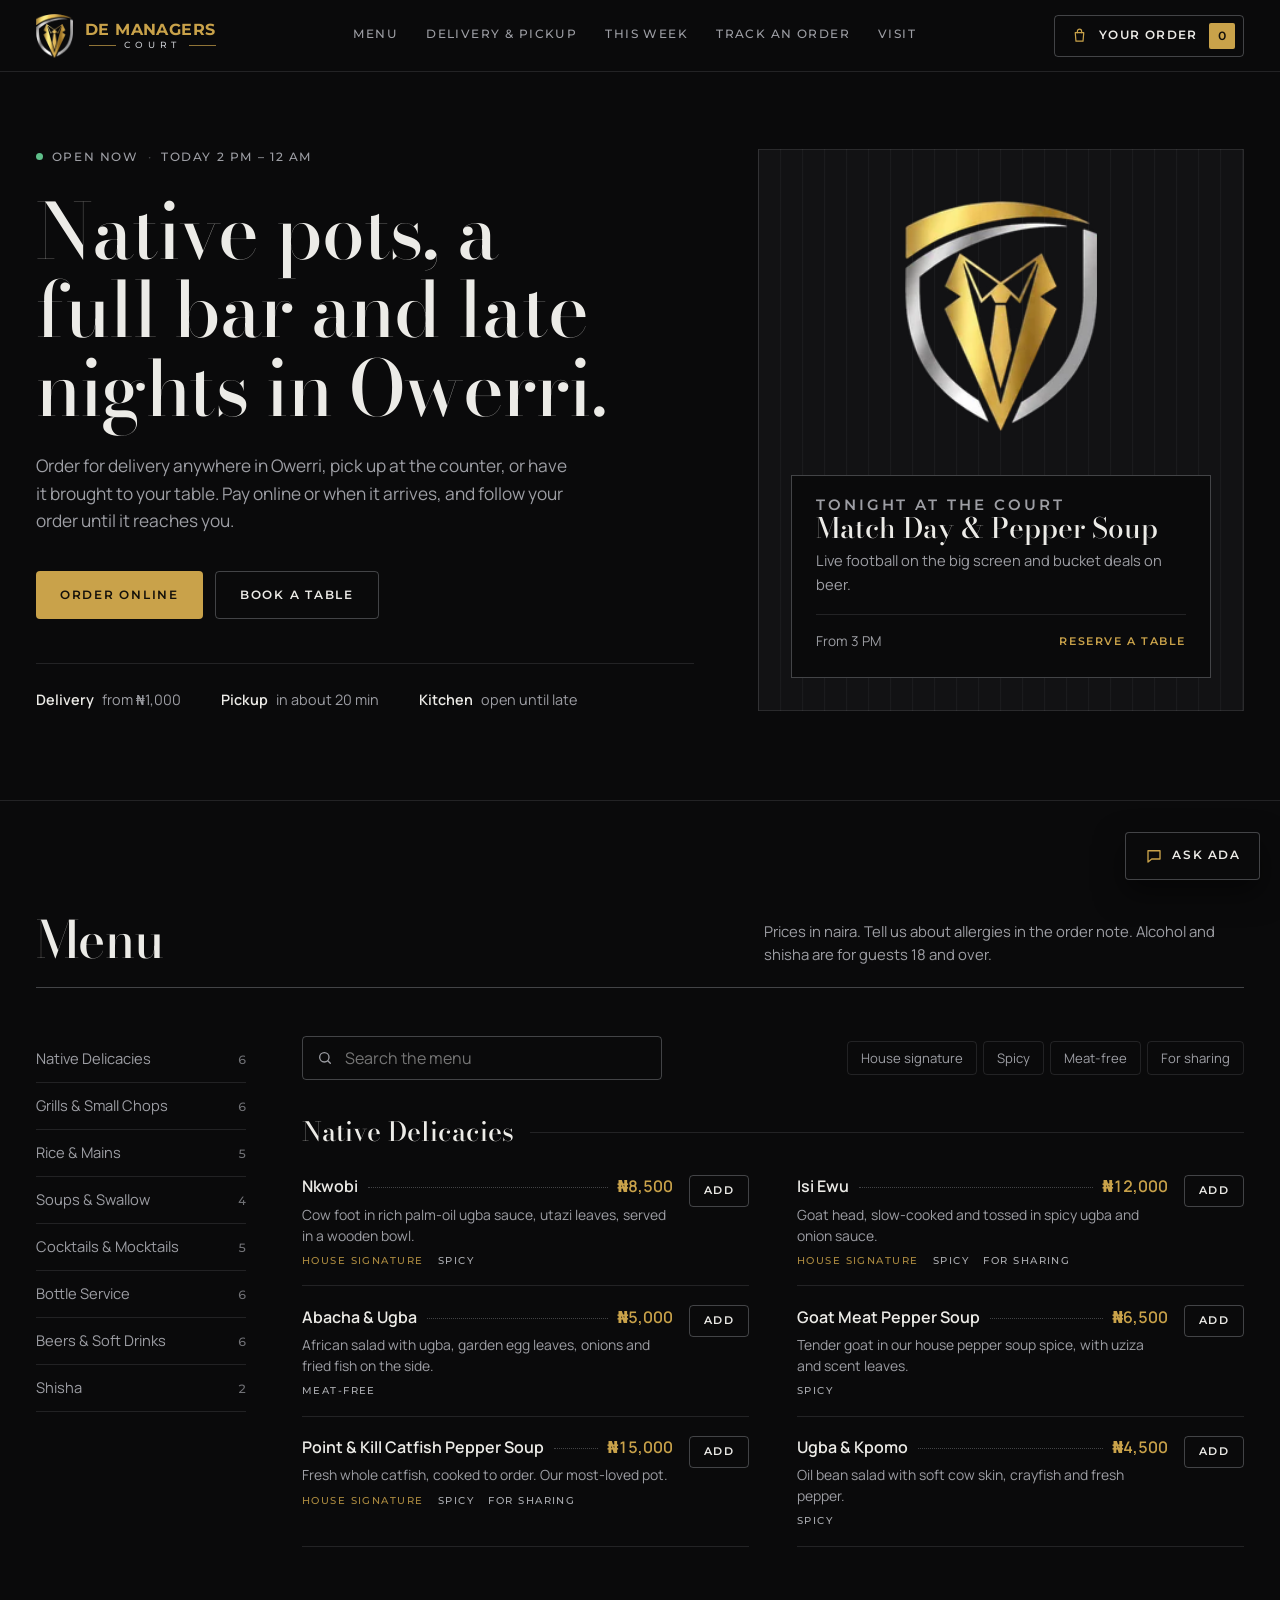
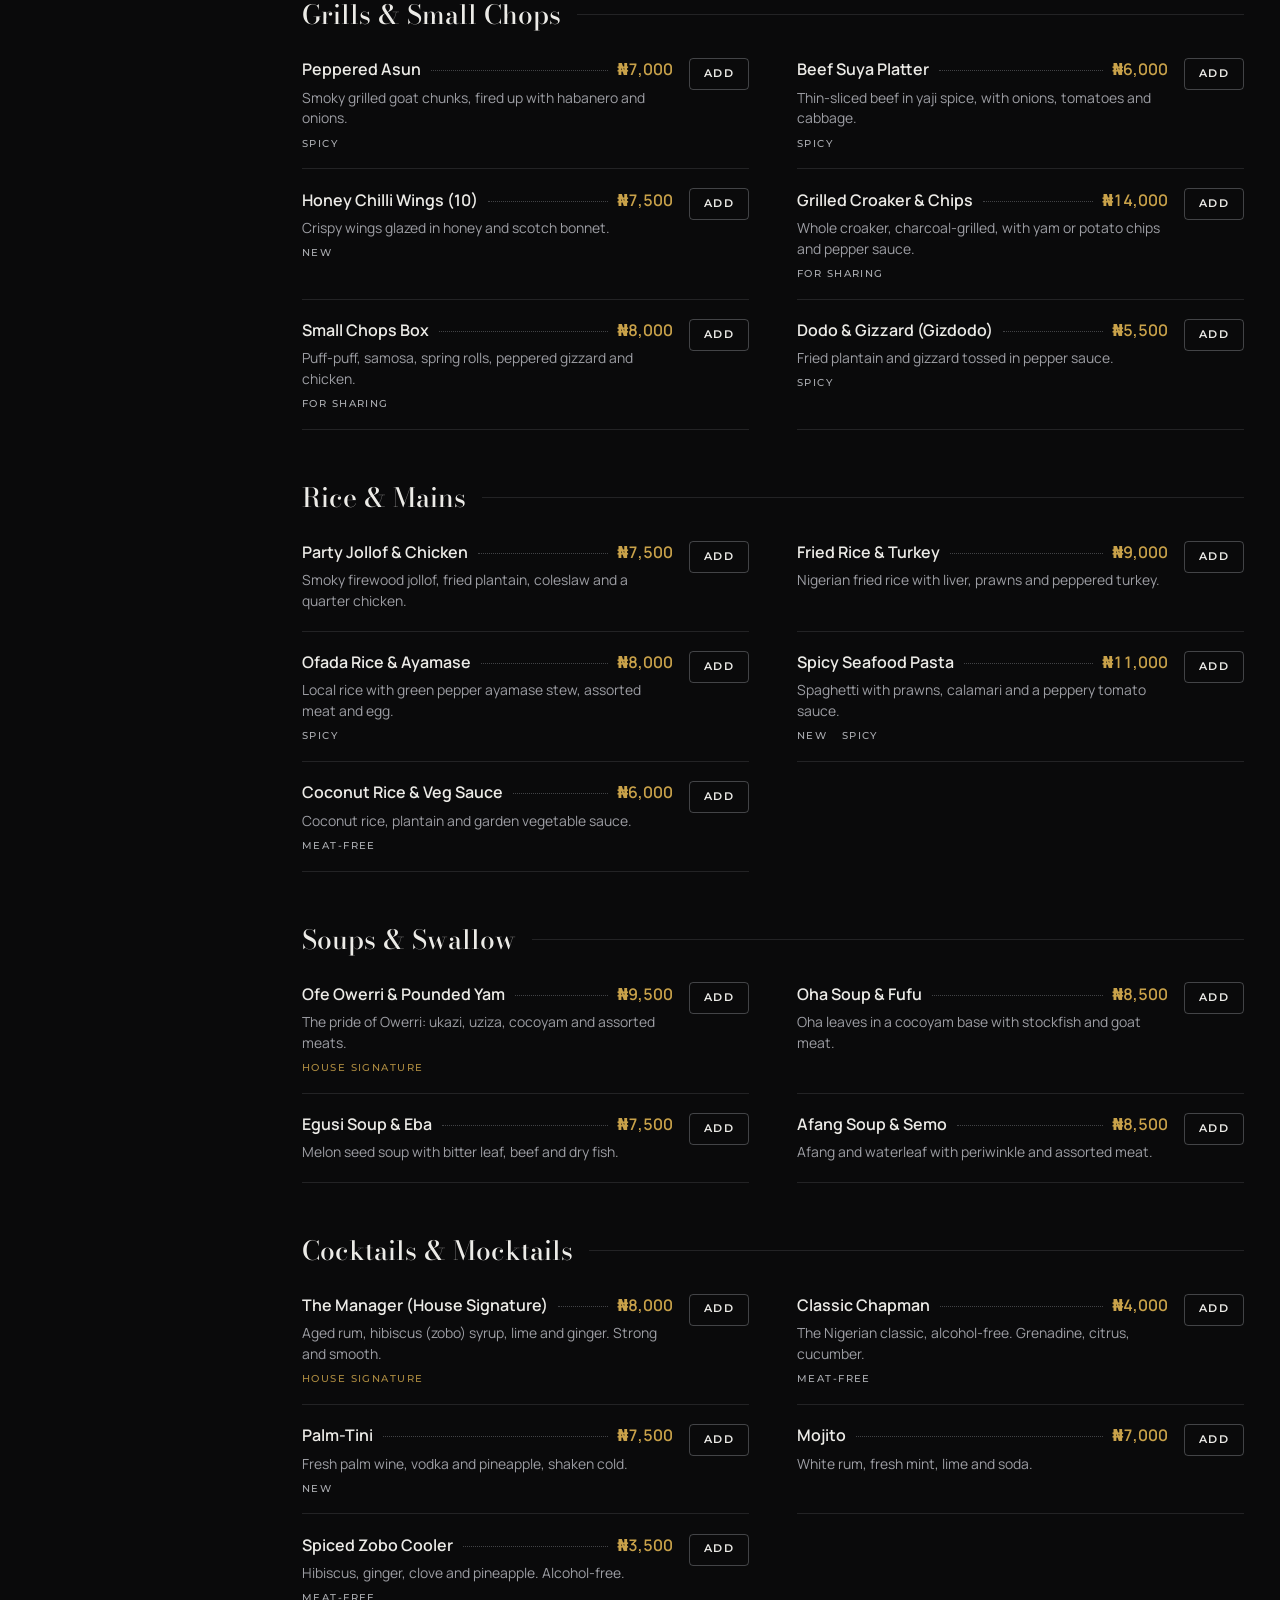
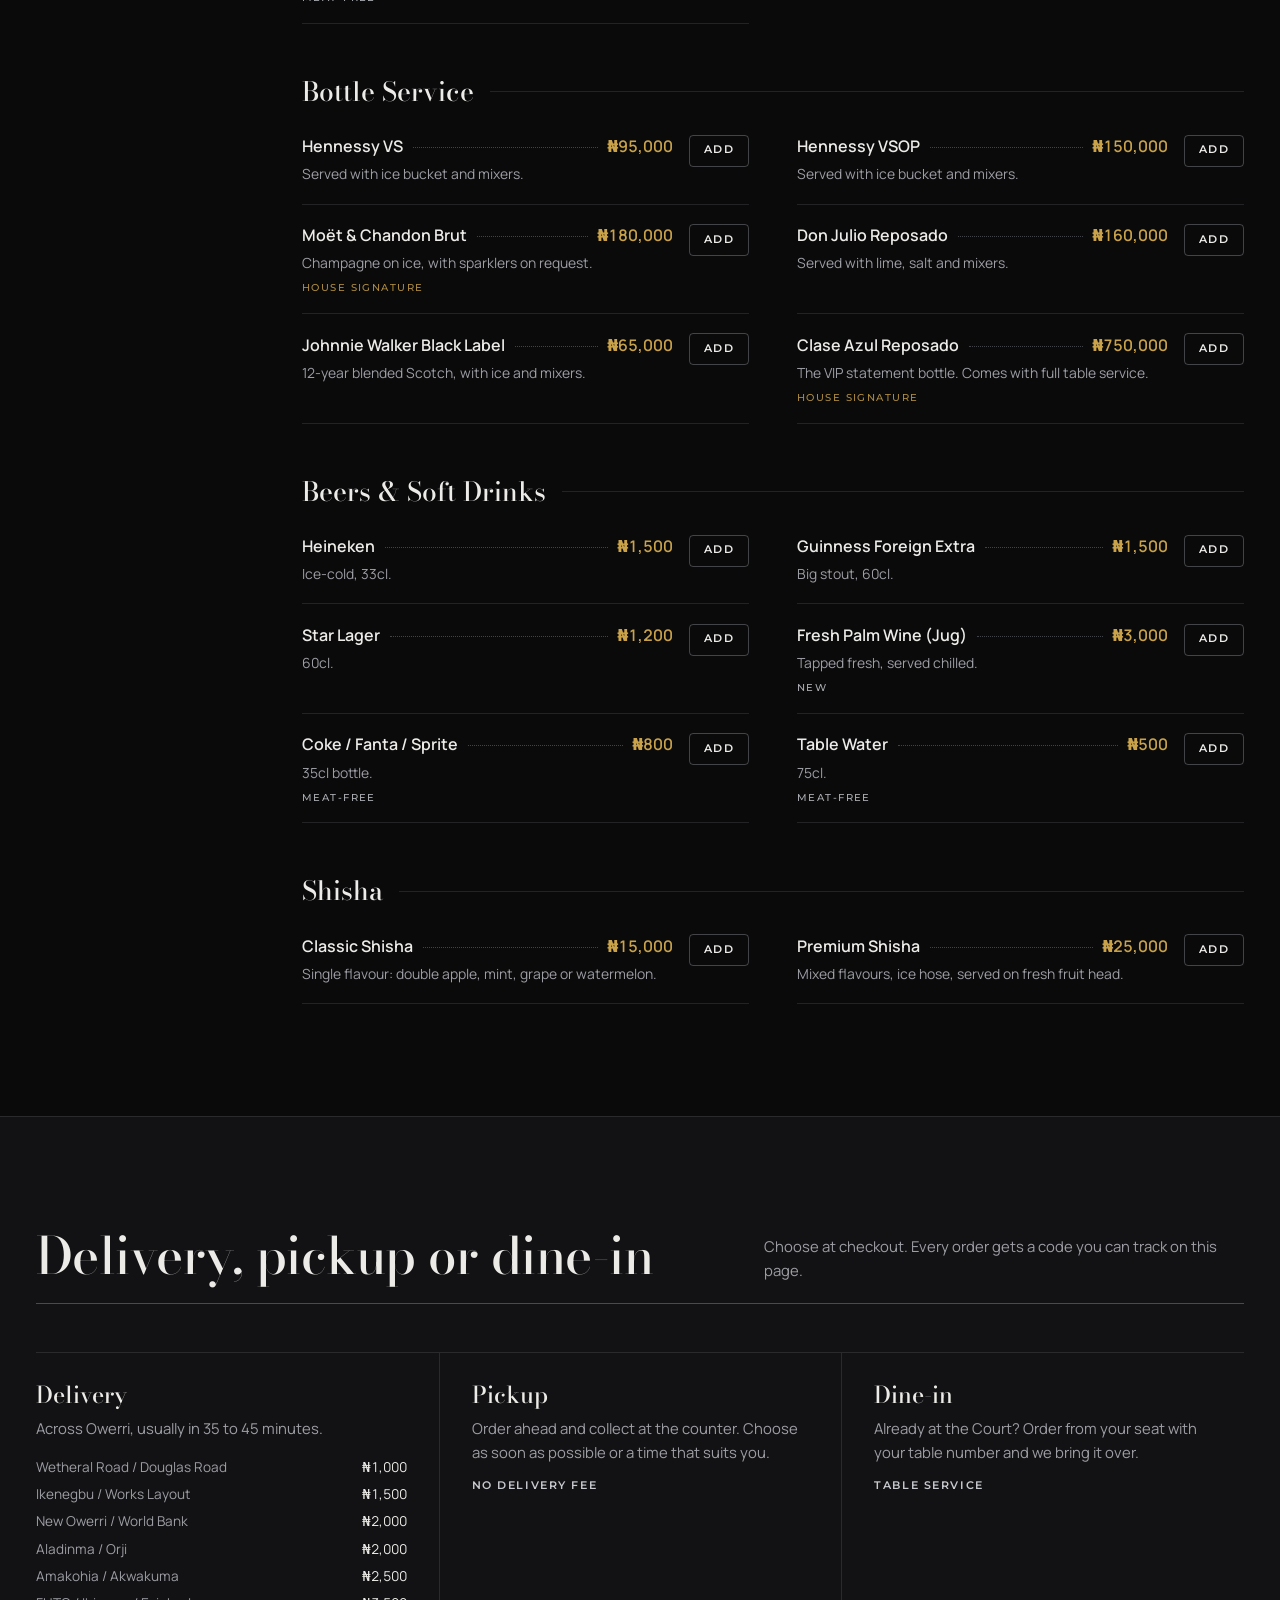
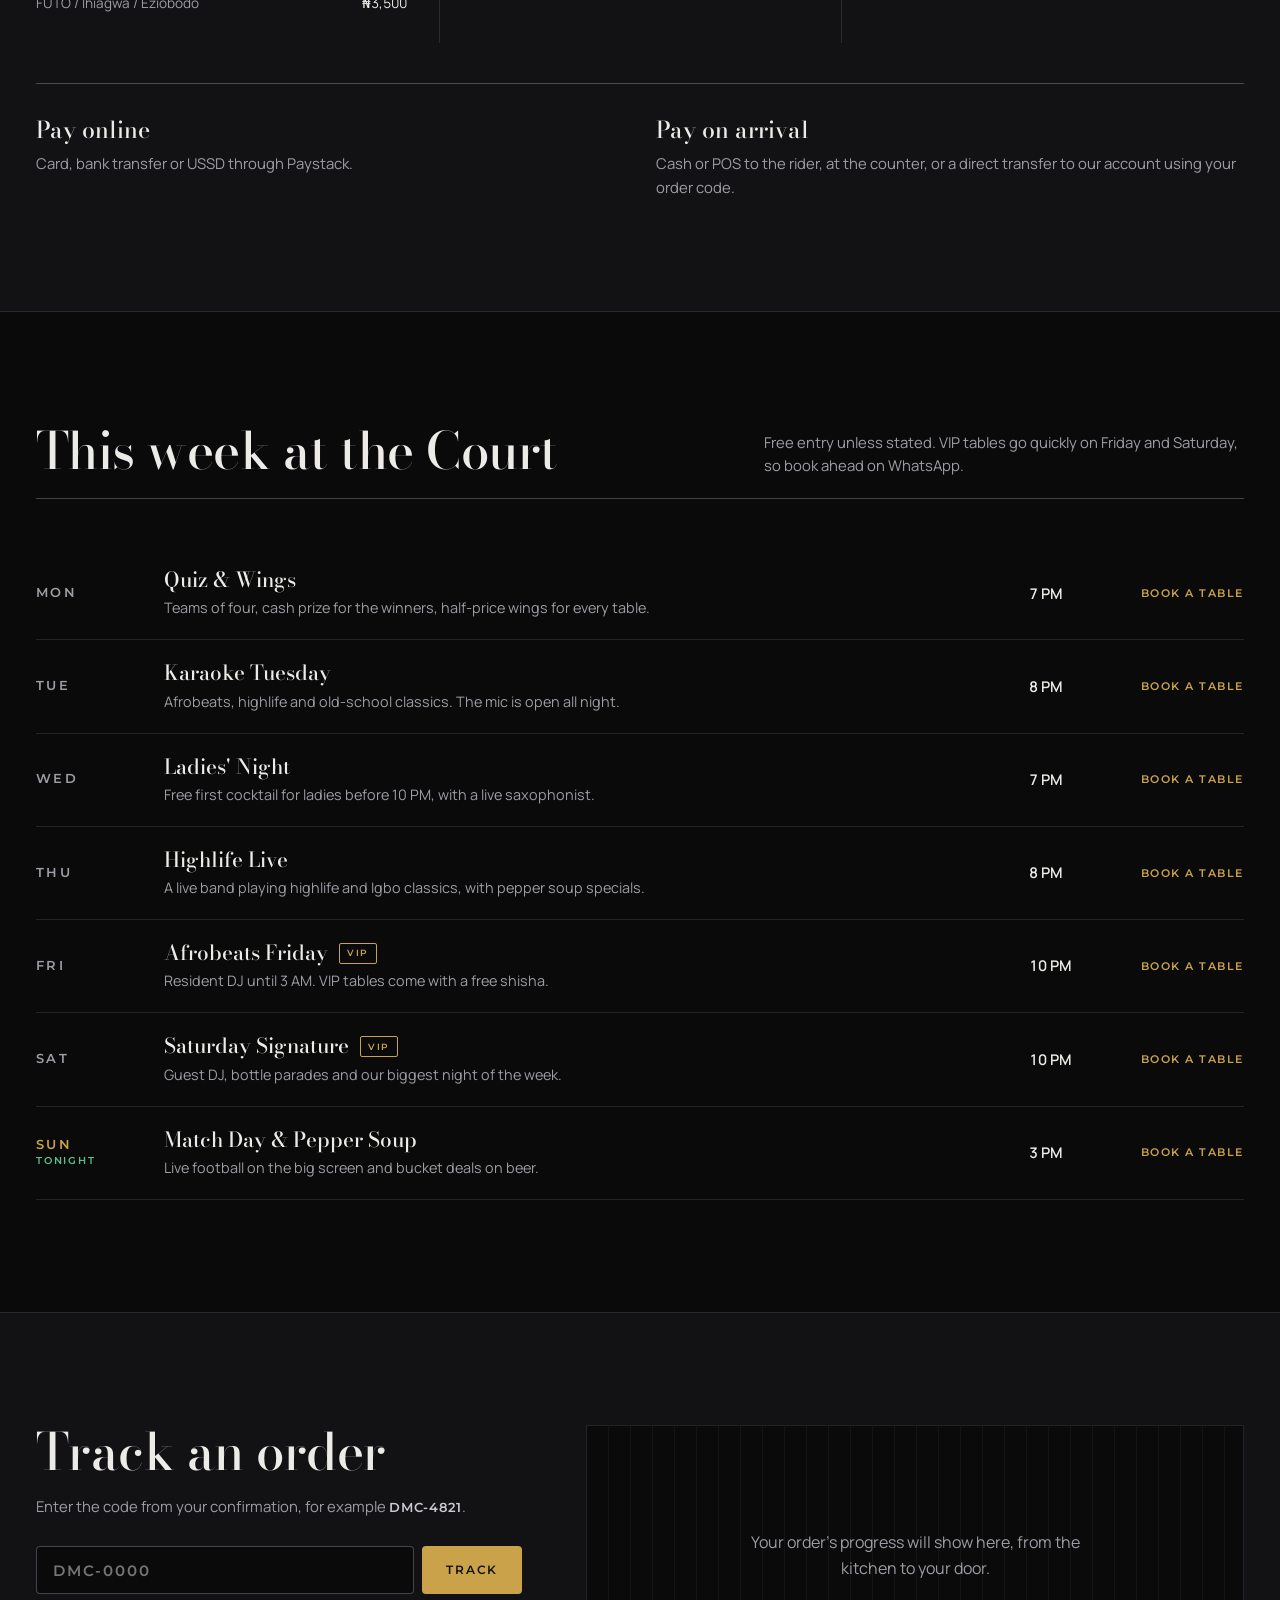
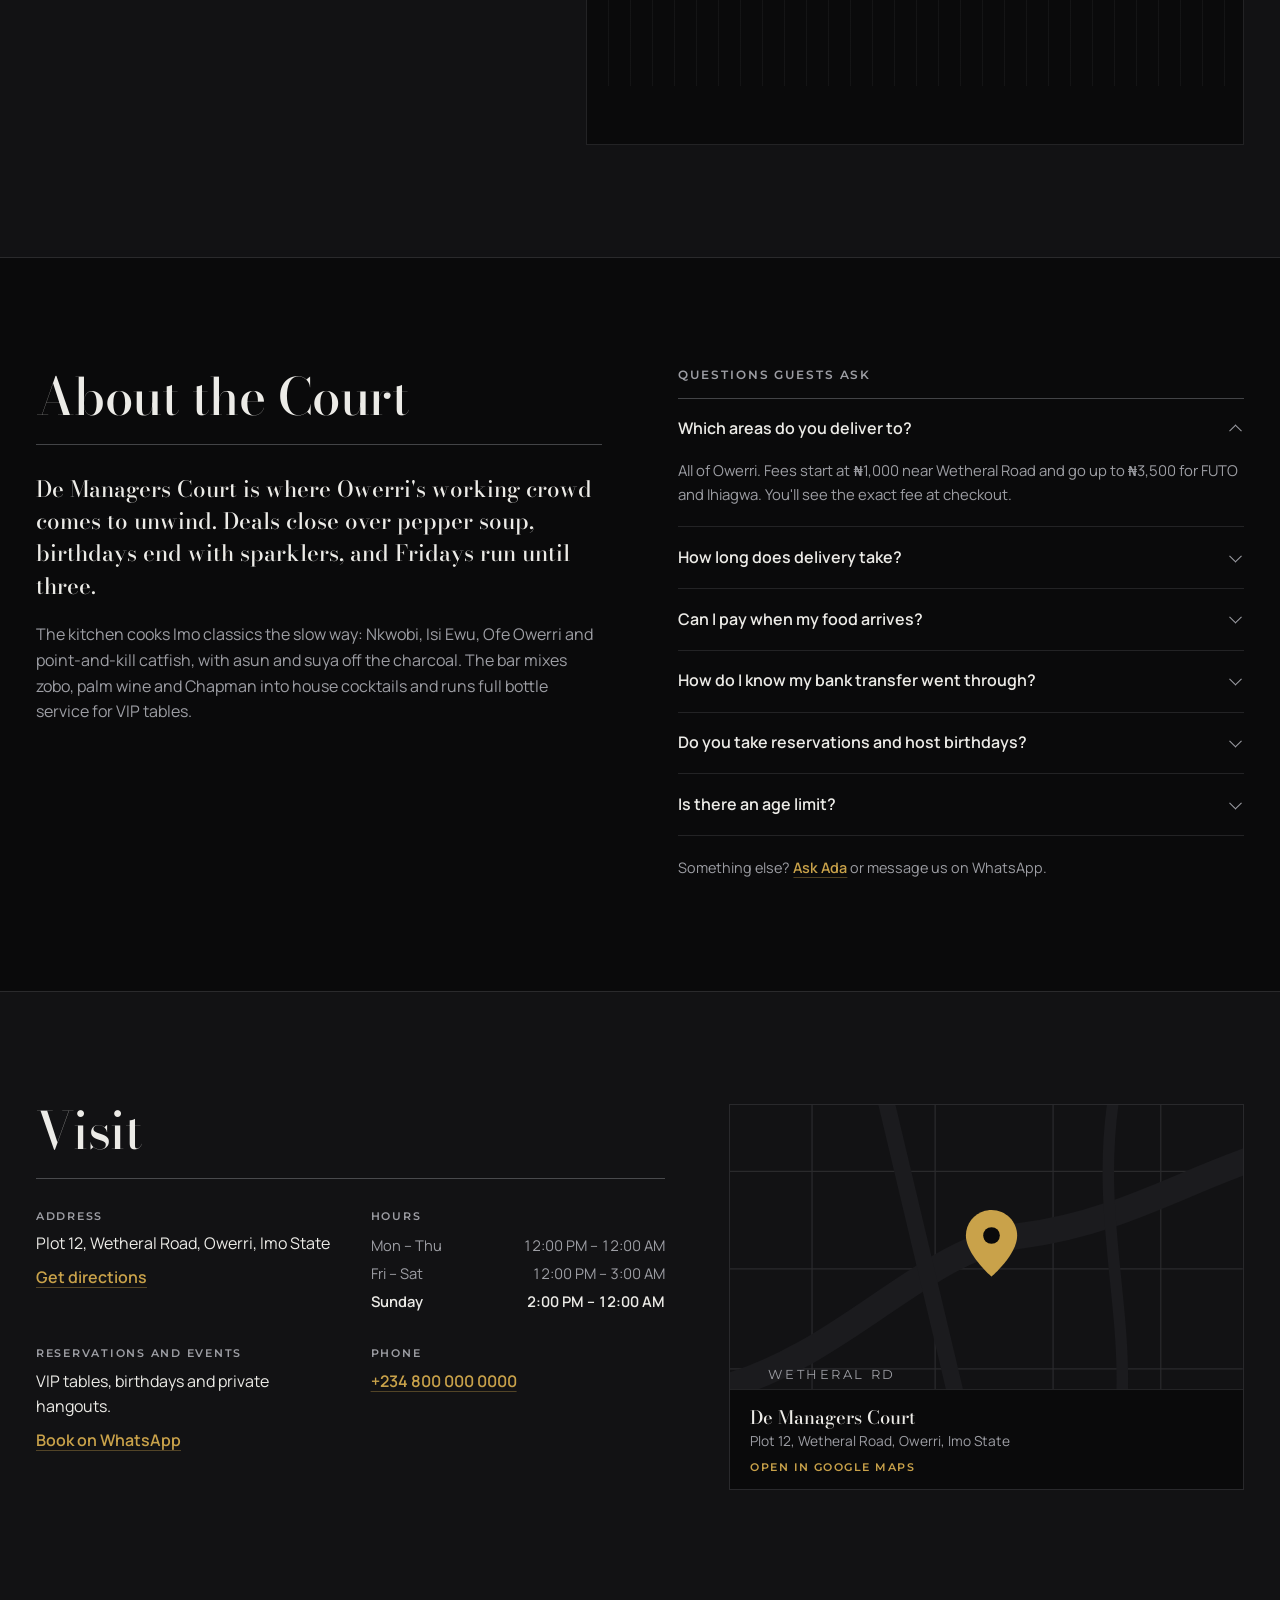
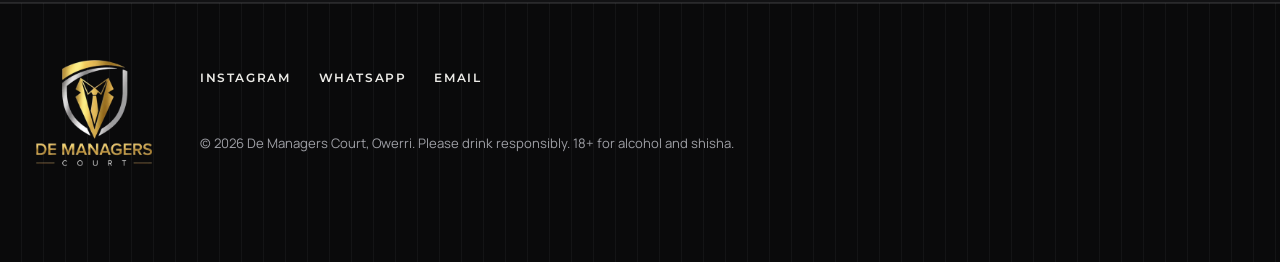
==== commit 799e790d: "Redesign site with a quieter, tailored look Replace card-and-icon menu with a printed-style menu, dr" ====
--- a/index.html
+++ b/index.html
@@ -5,213 +5,151 @@
   <meta name="viewport" content="width=device-width, initial-scale=1, viewport-fit=cover">
   <meta name="claude:viewport-fit-sides" content="cover">
   <title>De Managers Court</title>
-  <meta name="description" content="De Managers Court, Owerri. Order native delicacies, grills, cocktails and bottle service online for delivery, pickup or dine-in. Pay online or on delivery, and track your order live.">
-  <meta name="theme-color" content="#0d0b09">
+  <meta name="description" content="De Managers Court, Owerri. Native kitchen, grills, cocktails and bottle service. Order online for delivery, pickup or dine-in, pay online or on arrival, and track your order.">
+  <meta name="theme-color" content="#0a0a0b">
   <link rel="icon" type="image/png" href="images/favicon.png">
   <link rel="preconnect" href="https://fonts.googleapis.com">
   <link rel="preconnect" href="https://fonts.gstatic.com" crossorigin>
-  <link href="https://fonts.googleapis.com/css2?family=Cormorant+Garamond:ital,wght@0,500;0,600;0,700;1,500&family=Manrope:wght@400;500;600;700;800&family=Montserrat:wght@600;700&display=swap" rel="stylesheet">
+  <link href="https://fonts.googleapis.com/css2?family=Bodoni+Moda:opsz,wght@6..96,500;6..96,600&family=Manrope:wght@400;500;600;700&family=Montserrat:wght@500;600;700&display=swap" rel="stylesheet">
   <link rel="stylesheet" href="css/styles.css">
 </head>
 <body>
 
-<!-- ============ NAV ============ -->
 <header class="nav" id="nav">
-  <div class="nav__inner container">
-    <a href="#top" class="brand" aria-label="De Managers Court home">
+  <div class="wrap nav__inner">
+    <a href="#top" class="brand" aria-label="De Managers Court, back to top">
       <img class="brand__mark" src="images/logo-mark-160.webp" alt="" width="160" height="192">
       <span class="brand__text"><span class="brand__name">De Managers</span><span class="brand__sub">Court</span></span>
     </a>
     <nav class="nav__links" id="navLinks" aria-label="Main">
-      <a href="#about">The Lounge</a>
       <a href="#menu">Menu</a>
-      <a href="#events">Events</a>
-      <a href="#how">Ordering</a>
-      <a href="#track">Track</a>
+      <a href="#order">Delivery &amp; pickup</a>
+      <a href="#events">This week</a>
+      <a href="#track">Track an order</a>
       <a href="#visit">Visit</a>
     </nav>
     <div class="nav__actions">
-      <button class="cart-btn" id="cartBtn" aria-label="Open cart">
-        <svg viewBox="0 0 24 24" width="20" height="20" fill="none" stroke="currentColor" stroke-width="1.8" stroke-linecap="round" stroke-linejoin="round"><path d="M6 7h12l-1.2 11.2a2 2 0 0 1-2 1.8H9.2a2 2 0 0 1-2-1.8L6 7Z"/><path d="M9 7V6a3 3 0 0 1 6 0v1"/></svg>
-        <span class="cart-btn__label">Cart</span>
+      <button class="cart-btn" id="cartBtn" aria-label="Open your order">
+        <svg viewBox="0 0 24 24" width="17" height="17" fill="none" stroke="currentColor" stroke-width="1.7" stroke-linecap="round" stroke-linejoin="round" aria-hidden="true"><path d="M6 8h12l-1 12H7L6 8Z"/><path d="M9 8V6a3 3 0 0 1 6 0v2"/></svg>
+        <span class="cart-btn__label">Your order</span>
         <span class="cart-btn__count" id="cartCount">0</span>
       </button>
-      <button class="burger" id="burger" aria-label="Open menu" aria-expanded="false"><span></span><span></span></button>
+      <button class="burger" id="burger" aria-label="Open navigation" aria-expanded="false"><span></span><span></span></button>
     </div>
   </div>
 </header>
 
 <main id="top">
-  <!-- ============ HERO ============ -->
+
+  <!-- HERO -->
   <section class="hero">
-    <div class="hero__glow" aria-hidden="true"></div>
-    <div class="hero__pattern" aria-hidden="true"></div>
-    <div class="container hero__inner">
+    <div class="wrap hero__grid">
       <div class="hero__copy">
-        <p class="eyebrow"><span class="dot"></span> <span id="openStatus">Open today</span><span class="eyebrow__loc"> · Owerri, Imo State</span></p>
-        <h1 class="hero__title">Where Owerri<br><em>comes to unwind.</em></h1>
-        <p class="hero__lead">Pepper soup that warms the soul, asun with fire, cocktails poured with care. Order for delivery, pickup or your table. Pay your way, and watch your order arrive.</p>
+        <p class="status"><span class="status__dot" id="openDot"></span><span id="openStatus">Open today</span><span class="status__sep">·</span><span id="todayHours"></span></p>
+        <h1 class="hero__title">Native pots, a full bar and late nights in Owerri.</h1>
+        <p class="hero__lead">Order for delivery anywhere in Owerri, pick up at the counter, or have it brought to your table. Pay online or when it arrives, and follow your order until it reaches you.</p>
         <div class="hero__cta">
-          <a href="#menu" class="btn btn--gold">Order now</a>
-          <button class="btn btn--ghost" data-open-assistant>Ask Ada, our AI host</button>
-        </div>
-        <dl class="hero__stats">
-          <div><dt>40+</dt><dd>dishes &amp; drinks</dd></div>
-          <div><dt>6</dt><dd>Owerri delivery zones</dd></div>
-          <div><dt>3 AM</dt><dd>closing, Fri &amp; Sat</dd></div>
-        </dl>
-      </div>
-      <div class="hero__art" aria-hidden="true">
-        <div class="plate">
-          <div class="plate__ring"></div>
-          <div class="plate__food">
-            <span class="steam s1"></span><span class="steam s2"></span><span class="steam s3"></span>
-          </div>
-        </div>
-        <div class="float-card float-card--a">
-          <span class="float-card__k">Tonight's signature</span>
-          <strong>Point &amp; Kill Catfish</strong>
-          <span class="float-card__p">₦15,000</span>
-        </div>
-        <div class="float-card float-card--b">
-          <span class="live"></span> Order #DMC-4821 · <strong>Out for delivery</strong>
-        </div>
-      </div>
-    </div>
-    <div class="marquee" aria-hidden="true">
-      <div class="marquee__track">
-        <span>Nkwobi</span><span>✦</span><span>Ofe Owerri</span><span>✦</span><span>Peppered Asun</span><span>✦</span><span>Isi Ewu</span><span>✦</span><span>The Manager Cocktail</span><span>✦</span><span>Bottle Service</span><span>✦</span><span>Premium Shisha</span><span>✦</span>
-        <span>Nkwobi</span><span>✦</span><span>Ofe Owerri</span><span>✦</span><span>Peppered Asun</span><span>✦</span><span>Isi Ewu</span><span>✦</span><span>The Manager Cocktail</span><span>✦</span><span>Bottle Service</span><span>✦</span><span>Premium Shisha</span><span>✦</span>
-      </div>
-    </div>
-  </section>
-
-
-  <!-- ============ ABOUT ============ -->
-  <section class="section" id="about">
-    <div class="container about">
-      <div class="about__copy">
-        <p class="eyebrow">The Lounge</p>
-        <h2 class="section__title">Built for the after-work<br><em>crowd of Owerri.</em></h2>
-        <p class="about__lead">De Managers Court is where deals close over pepper soup and weekends stretch past midnight. Our kitchen cooks Imo classics the slow way, our bar mixes Nigerian flavours into proper cocktails, and the music is loud enough to feel and soft enough to talk over.</p>
-        <p class="muted">Come in for a quiet dinner, a birthday with sparklers, a match on the big screen, or a VIP table on a Friday night. Or stay home and let us bring it to you.</p>
-      </div>
-      <ul class="pillars">
-        <li class="pillar">
-          <span class="pillar__k">Kitchen</span>
-          <h3>Native pots and open grills</h3>
-          <p>Nkwobi, Isi Ewu, Ofe Owerri and point-and-kill catfish, next to asun and suya straight off the charcoal.</p>
-        </li>
-        <li class="pillar">
-          <span class="pillar__k">Bar</span>
-          <h3>Cocktails with a local accent</h3>
-          <p>Zobo, palm wine and Chapman worked into house signatures, plus full bottle service with ice and mixers.</p>
-        </li>
-        <li class="pillar">
-          <span class="pillar__k">Lounge</span>
-          <h3>VIP tables and shisha</h3>
-          <p>Private sections for groups, premium shisha, and a team that remembers how you like your drink.</p>
-        </li>
-      </ul>
-    </div>
-  </section>
-
-  <!-- ============ MENU ============ -->
+          <a href="#menu" class="btn btn--gold">Order online</a>
+          <a class="btn btn--line" id="heroBook" target="_blank" rel="noopener">Book a table</a>
+        </div>
+        <ul class="hero__facts">
+          <li><strong>Delivery</strong> from ₦1,000</li>
+          <li><strong>Pickup</strong> in about 20 min</li>
+          <li><strong>Kitchen</strong> open until late</li>
+        </ul>
+      </div>
+      <aside class="hero__media" id="heroMedia" aria-label="Tonight at the Court">
+        <div class="tonight" id="tonight"></div>
+      </aside>
+    </div>
+  </section>
+
+  <!-- MENU -->
   <section class="section" id="menu">
-    <div class="container">
-      <div class="section__head">
-        <p class="eyebrow">The Menu</p>
-        <h2 class="section__title">Made in our kitchen,<br><em>served your way.</em></h2>
-      </div>
-
-      <div class="menu-tools">
-        <div class="search">
-          <svg viewBox="0 0 24 24" width="18" height="18" fill="none" stroke="currentColor" stroke-width="2" stroke-linecap="round"><circle cx="11" cy="11" r="7"/><path d="m20 20-3.5-3.5"/></svg>
-          <input type="search" id="menuSearch" placeholder="Search nkwobi, jollof, Hennessy…" aria-label="Search the menu">
-        </div>
-        <div class="filters" role="group" aria-label="Filter by tag">
-          <button class="chip" data-tag="signature">Signature</button>
-          <button class="chip" data-tag="spicy">Spicy</button>
-          <button class="chip" data-tag="veg">Meat-free</button>
-          <button class="chip" data-tag="share">Sharing</button>
-        </div>
-      </div>
-
-      <div class="tabs" id="menuTabs" role="tablist" aria-label="Menu categories"></div>
-      <div class="menu-grid" id="menuGrid" aria-live="polite"></div>
-      <p class="menu-empty" id="menuEmpty" hidden>Nothing matches that search. Try another word, or <button class="linklike" data-open-assistant>ask Ada</button>.</p>
-    </div>
-  </section>
-
-
-  <!-- ============ EVENTS ============ -->
-  <section class="section section--alt" id="events">
-    <div class="container">
-      <div class="section__head section__head--row">
+    <div class="wrap">
+      <header class="head">
+        <h2 class="head__title">Menu</h2>
+        <p class="head__note">Prices in naira. Tell us about allergies in the order note. Alcohol and shisha are for guests 18 and over.</p>
+      </header>
+
+      <div class="menu">
+        <nav class="menu__nav" aria-label="Menu sections">
+          <div class="menu__navlist" id="menuTabs"></div>
+        </nav>
+        <div class="menu__body">
+          <div class="menu__tools">
+            <label class="search" for="menuSearch">
+              <svg viewBox="0 0 24 24" width="16" height="16" fill="none" stroke="currentColor" stroke-width="2" stroke-linecap="round" aria-hidden="true"><circle cx="11" cy="11" r="7"/><path d="m20 20-3.5-3.5"/></svg>
+              <input type="search" id="menuSearch" placeholder="Search the menu" aria-label="Search the menu">
+            </label>
+            <div class="filters" role="group" aria-label="Show only">
+              <button class="chip" data-tag="signature">House signature</button>
+              <button class="chip" data-tag="spicy">Spicy</button>
+              <button class="chip" data-tag="veg">Meat-free</button>
+              <button class="chip" data-tag="share">For sharing</button>
+            </div>
+          </div>
+          <div id="menuGrid" aria-live="polite"></div>
+          <p class="menu-empty" id="menuEmpty" hidden>No dishes match that search. Try another word or <button class="linklike" data-open-assistant>ask Ada</button>.</p>
+        </div>
+      </div>
+    </div>
+  </section>
+
+  <!-- ORDERING -->
+  <section class="section section--band" id="order">
+    <div class="wrap">
+      <header class="head">
+        <h2 class="head__title">Delivery, pickup or dine-in</h2>
+        <p class="head__note">Choose at checkout. Every order gets a code you can track on this page.</p>
+      </header>
+      <div class="ways">
+        <article class="way">
+          <h3>Delivery</h3>
+          <p>Across Owerri, usually in 35 to 45 minutes.</p>
+          <dl class="fees" id="feeList"></dl>
+        </article>
+        <article class="way">
+          <h3>Pickup</h3>
+          <p>Order ahead and collect at the counter. Choose as soon as possible or a time that suits you.</p>
+          <p class="way__fact">No delivery fee</p>
+        </article>
+        <article class="way">
+          <h3>Dine-in</h3>
+          <p>Already at the Court? Order from your seat with your table number and we bring it over.</p>
+          <p class="way__fact">Table service</p>
+        </article>
+      </div>
+      <div class="payline">
         <div>
-          <p class="eyebrow">This week</p>
-          <h2 class="section__title">Something on<br><em>every night.</em></h2>
-        </div>
-        <p class="muted section__aside">Free entry unless stated. VIP tables fill up fast on Friday and Saturday, so book ahead on WhatsApp.</p>
-      </div>
+          <h3>Pay online</h3>
+          <p>Card, bank transfer or USSD through Paystack.</p>
+        </div>
+        <div>
+          <h3>Pay on arrival</h3>
+          <p>Cash or POS to the rider, at the counter, or a direct transfer to our account using your order code.</p>
+        </div>
+      </div>
+    </div>
+  </section>
+
+  <!-- EVENTS -->
+  <section class="section" id="events">
+    <div class="wrap">
+      <header class="head">
+        <h2 class="head__title">This week at the Court</h2>
+        <p class="head__note">Free entry unless stated. VIP tables go quickly on Friday and Saturday, so book ahead on WhatsApp.</p>
+      </header>
       <ol class="week" id="weekList"></ol>
     </div>
   </section>
 
-  <!-- ============ HOW IT WORKS ============ -->
-  <section class="section section--alt" id="how">
-    <div class="container">
-      <div class="section__head">
-        <p class="eyebrow">Ordering</p>
-        <h2 class="section__title">Four steps from craving<br><em>to first bite.</em></h2>
-      </div>
-      <ol class="steps">
-        <li class="step">
-          <span class="step__n">01</span>
-          <h3>Pick your dishes</h3>
-          <p>Browse the menu or let Ada recommend something. Add notes like "extra pepper" per item.</p>
-        </li>
-        <li class="step">
-          <span class="step__n">02</span>
-          <h3>Choose how you get it</h3>
-          <p><strong>Delivery</strong> anywhere in Owerri, <strong>pickup</strong> at the lounge, or <strong>dine-in</strong> straight to your table.</p>
-        </li>
-        <li class="step">
-          <span class="step__n">03</span>
-          <h3>Pay online or offline</h3>
-          <p>Card, bank transfer or USSD via Paystack. Or pay with cash or POS when your order arrives.</p>
-        </li>
-        <li class="step">
-          <span class="step__n">04</span>
-          <h3>Track it live</h3>
-          <p>Get an order code and follow every stage, from kitchen to your door.</p>
-        </li>
-      </ol>
-
-      <div class="pay-row">
-        <div class="pay-card">
-          <span class="pay-card__tag">Online</span>
-          <h3>Pay now</h3>
-          <ul><li>Debit / credit card</li><li>Bank transfer</li><li>USSD</li></ul>
-          <p class="muted">Secured by Paystack</p>
-        </div>
-        <div class="pay-card">
-          <span class="pay-card__tag pay-card__tag--alt">Offline</span>
-          <h3>Pay on arrival</h3>
-          <ul><li>Cash on delivery</li><li>POS on delivery</li><li>Direct bank transfer</li><li>Pay at the counter</li></ul>
-          <p class="muted">Pickup &amp; dine-in too</p>
-        </div>
-      </div>
-    </div>
-  </section>
-
-  <!-- ============ TRACK ============ -->
-  <section class="section" id="track">
-    <div class="container track">
+  <!-- TRACK -->
+  <section class="section section--band" id="track">
+    <div class="wrap track">
       <div class="track__intro">
-        <p class="eyebrow">Order tracking</p>
-        <h2 class="section__title">Where's my<br><em>food?</em></h2>
-        <p class="muted">Enter the order code you received at checkout (e.g. <code>DMC-4821</code>).</p>
+        <h2 class="head__title">Track an order</h2>
+        <p class="head__note">Enter the code from your confirmation, for example <code>DMC-4821</code>.</p>
         <form class="track__form" id="trackForm">
           <input id="trackInput" placeholder="DMC-0000" aria-label="Order code" autocomplete="off" required>
           <button class="btn btn--gold" type="submit">Track</button>
@@ -220,100 +158,94 @@
       </div>
       <div class="track__panel" id="trackPanel">
         <div class="track__placeholder">
-          <svg viewBox="0 0 48 48" width="48" height="48" fill="none" stroke="currentColor" stroke-width="1.6"><circle cx="24" cy="24" r="20"/><path d="M24 12v12l8 5"/></svg>
-          <p>Your order status will appear here.</p>
-        </div>
-      </div>
-    </div>
-  </section>
-
-
-  <!-- ============ FAQ ============ -->
-  <section class="section" id="faq">
-    <div class="container faq">
+          <p>Your order's progress will show here, from the kitchen to your door.</p>
+        </div>
+      </div>
+    </div>
+  </section>
+
+  <!-- ABOUT + FAQ -->
+  <section class="section" id="about">
+    <div class="wrap about">
+      <div class="about__copy">
+        <h2 class="head__title">About the Court</h2>
+        <p class="about__lead">De Managers Court is where Owerri's working crowd comes to unwind. Deals close over pepper soup, birthdays end with sparklers, and Fridays run until three.</p>
+        <p>The kitchen cooks Imo classics the slow way: Nkwobi, Isi Ewu, Ofe Owerri and point-and-kill catfish, with asun and suya off the charcoal. The bar mixes zobo, palm wine and Chapman into house cocktails and runs full bottle service for VIP tables.</p>
+      </div>
+      <div class="faq">
+        <h3 class="faq__title">Questions guests ask</h3>
+        <div class="faq__list" id="faqList"></div>
+        <p class="faq__more">Something else? <button class="linklike" data-open-assistant>Ask Ada</button> or message us on WhatsApp.</p>
+      </div>
+    </div>
+  </section>
+
+  <!-- VISIT -->
+  <section class="section section--band" id="visit">
+    <div class="wrap visit">
       <div>
-        <p class="eyebrow">Good to know</p>
-        <h2 class="section__title">Questions<br><em>guests ask.</em></h2>
-        <p class="muted">Can't find your answer? <button class="linklike" data-open-assistant>Ask Ada</button> or message us on WhatsApp.</p>
-      </div>
-      <div class="faq__list" id="faqList"></div>
-    </div>
-  </section>
-
-  <!-- ============ VISIT ============ -->
-  <section class="section section--alt" id="visit">
-    <div class="container visit">
-      <div>
-        <p class="eyebrow">Visit us</p>
-        <h2 class="section__title">Pull up a chair.<br><em>We saved you one.</em></h2>
+        <h2 class="head__title">Visit</h2>
         <div class="visit__grid">
           <div>
-            <h4>Find us</h4>
+            <h4>Address</h4>
             <p id="addr"></p>
-            <a class="linklike" id="dirLink" target="_blank" rel="noopener">Get directions →</a>
+            <a class="linklike" id="dirLink" target="_blank" rel="noopener">Get directions</a>
           </div>
           <div>
             <h4>Hours</h4>
             <ul class="hours" id="hoursList"></ul>
           </div>
           <div>
-            <h4>Reservations &amp; events</h4>
-            <p>Birthdays, VIP tables, corporate hangouts.</p>
-            <a class="linklike" id="waReserve" target="_blank" rel="noopener">Book on WhatsApp →</a>
+            <h4>Reservations and events</h4>
+            <p>VIP tables, birthdays and private hangouts.</p>
+            <a class="linklike" id="waReserve" target="_blank" rel="noopener">Book on WhatsApp</a>
           </div>
           <div>
-            <h4>Call</h4>
+            <h4>Phone</h4>
             <p><a id="phoneLink" class="linklike"></a></p>
           </div>
         </div>
       </div>
-      <a class="map" id="mapCard" target="_blank" rel="noopener" aria-label="Open the lounge location in Google Maps">
-        <svg class="map__art" viewBox="0 0 400 340" preserveAspectRatio="xMidYMid slice" aria-hidden="true">
-          <rect width="400" height="340" fill="var(--surface)"/>
-          <g stroke="var(--line-2)" stroke-width="1">
-            <path d="M0 60H400M0 140H400M0 230H400M0 300H400M70 0V340M170 0V340M260 0V340M340 0V340" fill="none"/>
-          </g>
-          <path d="M-10 250 C 90 220, 150 120, 230 110 S 360 60, 420 40" stroke="var(--surface-2)" stroke-width="22" fill="none"/>
-          <path d="M-10 250 C 90 220, 150 120, 230 110 S 360 60, 420 40" stroke="var(--gold)" stroke-opacity=".35" stroke-width="2" stroke-dasharray="6 8" fill="none"/>
-          <path d="M120 -10 L 200 350" stroke="var(--surface-2)" stroke-width="14" fill="none"/>
-          <path d="M300 -10 C 280 120, 330 220, 290 350" stroke="var(--surface-2)" stroke-width="10" fill="none"/>
-          <circle cx="205" cy="125" r="34" fill="var(--gold)" fill-opacity=".12"/>
-          <circle cx="205" cy="125" r="16" fill="var(--gold)" fill-opacity=".25"/>
-          <path d="M205 92c-12 0-21 9-21 21 0 16 21 34 21 34s21-18 21-34c0-12-9-21-21-21Z" fill="var(--gold)"/>
-          <circle cx="205" cy="113" r="7" fill="var(--bg)"/>
-          <text x="40" y="242" fill="var(--muted)" font-size="11" font-family="Manrope, sans-serif" letter-spacing="2">WETHERAL RD</text>
-          <text x="214" y="300" fill="var(--muted)" font-size="11" font-family="Manrope, sans-serif" letter-spacing="2" transform="rotate(-78 214 300)">DOUGLAS RD</text>
+      <a class="map" id="mapCard" target="_blank" rel="noopener" aria-label="Open the location in Google Maps">
+        <svg class="map__art" viewBox="0 0 400 300" preserveAspectRatio="xMidYMid slice" aria-hidden="true">
+          <rect width="400" height="300" fill="var(--panel)"/>
+          <path d="M0 52H400M0 128H400M0 206H400M0 270H400M64 0V300M160 0V300M252 0V300M336 0V300" stroke="var(--rule)" fill="none"/>
+          <path d="M-10 222 C 90 196, 150 112, 228 102 S 360 56, 420 38" stroke="var(--panel-2)" stroke-width="20" fill="none"/>
+          <path d="M120 -10 L 196 310" stroke="var(--panel-2)" stroke-width="13" fill="none"/>
+          <path d="M300 -10 C 280 110, 330 200, 290 310" stroke="var(--panel-2)" stroke-width="9" fill="none"/>
+          <path d="M204 82c-11 0-20 9-20 20 0 15 20 32 20 32s20-17 20-32c0-11-9-20-20-20Z" fill="var(--gold)"/>
+          <circle cx="204" cy="102" r="6.5" fill="var(--ink)"/>
+          <text x="30" y="214" fill="var(--text-2)" font-size="10" font-family="Montserrat, sans-serif" letter-spacing="2">WETHERAL RD</text>
         </svg>
-        <span class="map__label"><strong>De Managers Court</strong><span id="mapAddr"></span><em>Open in Google Maps →</em></span>
+        <span class="map__label"><strong>De Managers Court</strong><span id="mapAddr"></span><em>Open in Google Maps</em></span>
       </a>
     </div>
   </section>
 </main>
 
 <footer class="footer">
-  <div class="container footer__inner">
+  <div class="wrap footer__inner">
     <img class="footer__logo" src="images/logo-full-640.webp" alt="De Managers Court" width="640" height="584">
-    <p class="muted">© <span id="year"></span> De Managers Court, Owerri. Please drink responsibly. 18+ for alcohol.</p>
     <div class="footer__links">
       <a id="igLink" target="_blank" rel="noopener">Instagram</a>
       <a id="waLink" target="_blank" rel="noopener">WhatsApp</a>
       <a id="mailLink">Email</a>
     </div>
+    <p class="footer__legal">© <span id="year"></span> De Managers Court, Owerri. Please drink responsibly. 18+ for alcohol and shisha.</p>
   </div>
 </footer>
 
-<!-- ============ CART DRAWER ============ -->
 <div class="scrim" id="scrim" hidden></div>
-<aside class="drawer" id="cartDrawer" aria-label="Your cart" aria-hidden="true">
+<aside class="drawer" id="cartDrawer" aria-label="Your order" aria-hidden="true">
   <div class="drawer__head">
     <h3>Your order</h3>
-    <button class="icon-btn" data-close-drawer aria-label="Close cart">✕</button>
+    <button class="icon-btn" data-close-drawer aria-label="Close">✕</button>
   </div>
   <div class="drawer__body" id="cartItems"></div>
   <div class="drawer__foot">
     <div class="row"><span>Subtotal</span><strong id="cartSubtotal">₦0</strong></div>
-    <p class="muted small">Delivery fee is calculated at checkout.</p>
-    <button class="btn btn--gold btn--block" id="checkoutBtn" disabled>Checkout</button>
+    <p class="small muted">Delivery fee is added at checkout.</p>
+    <button class="btn btn--gold btn--block" id="checkoutBtn" disabled>Go to checkout</button>
   </div>
 </aside>
 
@@ -405,7 +337,7 @@
 <div class="modal" id="successModal" role="dialog" aria-modal="true" hidden>
   <div class="modal__card modal__card--sm center">
     <div class="check">✓</div>
-    <h3>Order placed!</h3>
+    <h3>Order placed</h3>
     <p class="muted">Your order code is</p>
     <p class="code" id="successCode">DMC-0000</p>
     <p class="muted small" id="successMsg"></p>
@@ -416,24 +348,24 @@
   </div>
 </div>
 
-<!-- ============ AI ASSISTANT ============ -->
-<button class="ai-fab" id="aiFab" data-open-assistant aria-label="Chat with Ada, our AI assistant">
-  <span class="ai-fab__orb"></span>
+
+<button class="ai-fab" id="aiFab" data-open-assistant aria-label="Chat with Ada, our assistant">
+  <svg viewBox="0 0 24 24" width="18" height="18" fill="none" stroke="currentColor" stroke-width="1.8" stroke-linecap="round" stroke-linejoin="round" aria-hidden="true"><path d="M4 5h16v11H9l-5 4V5Z"/></svg>
   <span class="ai-fab__txt">Ask Ada</span>
 </button>
-<section class="ai" id="aiPanel" aria-label="AI assistant" aria-hidden="true">
+<section class="ai" id="aiPanel" aria-label="Ada, assistant" aria-hidden="true">
   <header class="ai__head">
-    <div class="ai__avatar">A</div>
+    <img class="ai__avatar" src="images/logo-mark-160.webp" alt="" width="160" height="192">
     <div>
       <strong>Ada</strong>
-      <span class="ai__sub"><span class="live"></span> AI host · knows the whole menu</span>
-    </div>
-    <button class="icon-btn" id="aiClose" aria-label="Close assistant">✕</button>
+      <span class="ai__sub">Assistant · knows the full menu</span>
+    </div>
+    <button class="icon-btn" id="aiClose" aria-label="Close chat">✕</button>
   </header>
   <div class="ai__log" id="aiLog" aria-live="polite"></div>
   <div class="ai__chips" id="aiChips"></div>
   <form class="ai__form" id="aiForm">
-    <input id="aiInput" placeholder="Ask anything, e.g. “something spicy under ₦8k”" autocomplete="off" aria-label="Message Ada">
+    <input id="aiInput" placeholder="Ask about dishes, delivery or your order" autocomplete="off" aria-label="Message Ada">
     <button class="ai__send" aria-label="Send">
       <svg viewBox="0 0 24 24" width="18" height="18" fill="none" stroke="currentColor" stroke-width="2" stroke-linecap="round" stroke-linejoin="round"><path d="M5 12h14M13 6l6 6-6 6"/></svg>
     </button>
--- a/css/styles.css
+++ b/css/styles.css
@@ -1,555 +1,446 @@
 /* =========================================================
-   THE MANAGERS LOUNGE — styles
+   DE MANAGERS COURT
+   Layout: tailored and quiet. Black cloth, silver hairlines,
+   flat gold used only for the logo, prices and the main action.
+   One motif: the pinstripe of the suit in the logo.
    ========================================================= */
 :root {
-  --bg: #0d0b09;
-  --bg-2: #13100d;
-  --surface: #1a1612;
-  --surface-2: #231e18;
-  --line: rgba(212, 169, 79, 0.16);
-  --line-2: rgba(244, 236, 224, 0.08);
-  --gold: #d4a94f;
-  --gold-2: #f0cf7a;
-  --gold-ink: #1b1408;
-  --cream: #f4ece0;
-  --silver: #d3d4d8;
-  --silver-2: #8e9096;
-  --brand: "Montserrat", "Manrope", system-ui, sans-serif;
-  --muted: #a69c8c;
-  --ember: #e2643b;
-  --ok: #5cc48a;
-  --warn: #e8b04a;
-  --radius: 18px;
-  --radius-sm: 12px;
-  --shadow: 0 30px 80px -30px rgba(0, 0, 0, 0.8);
-  --serif: "Cormorant Garamond", Georgia, serif;
-  --sans: "Manrope", system-ui, -apple-system, Segoe UI, Roboto, sans-serif;
-  --nav-h: 76px;
+  --ink: #0a0a0b;          /* page */
+  --panel: #121214;        /* bands, drawers */
+  --panel-2: #1b1b1e;      /* inputs, raised */
+  --rule: rgba(200, 202, 207, 0.13);
+  --rule-strong: rgba(200, 202, 207, 0.3);
+  --text: #ecebe7;
+  --text-2: #9d9ea4;
+  --silver: #c8cacf;
+  --gold: #c9a24a;
+  --gold-hi: #dcb862;
+  --on-gold: #14110a;
+  --ok: #5fbf8a;
+  --warn: #e0ad4c;
+  --danger: #ee8a6c;
+
+  --display: "Bodoni Moda", "Didot", "Bodoni 72", Georgia, serif;
+  --body: "Manrope", system-ui, -apple-system, "Segoe UI", Roboto, sans-serif;
+  --label: "Montserrat", "Manrope", system-ui, sans-serif;
+
+  --nav-h: 72px;
+  --r: 4px;
+  --gutter-l: max(16px, env(safe-area-inset-left, 0px));
+  --gutter-r: max(16px, env(safe-area-inset-right, 0px));
+  --pinstripe: repeating-linear-gradient(90deg, transparent 0 21px, rgba(200, 202, 207, 0.055) 21px 22px);
+
+  /* aliases used by generated markup */
+  --bg: var(--ink); --surface: var(--panel); --surface-2: var(--panel-2); --line-2: var(--rule); --muted: var(--text-2); --cream: var(--text);
   color-scheme: dark;
 }
 
 *, *::before, *::after { box-sizing: border-box; }
-html { scroll-behavior: smooth; scroll-padding-top: calc(var(--nav-h) + 12px); -webkit-text-size-adjust: 100%; }
-body {
-  margin: 0; background: var(--bg); color: var(--cream);
-  font: 400 16px/1.6 var(--sans); overflow-x: hidden;
-  -webkit-font-smoothing: antialiased;
-}
+html { scroll-behavior: smooth; scroll-padding-top: calc(var(--nav-h) + 16px); -webkit-text-size-adjust: 100%; }
+body { margin: 0; background: var(--ink); color: var(--text); font: 400 16px/1.6 var(--body); overflow-x: hidden; -webkit-font-smoothing: antialiased; }
+body::before { content: ""; position: fixed; inset: 0 0 auto; height: env(safe-area-inset-top, 0px); z-index: 60; background: var(--ink); }
 body.locked { overflow: hidden; }
 img { max-width: 100%; display: block; }
 a { color: inherit; text-decoration: none; }
-button { font: inherit; color: inherit; cursor: pointer; background: none; border: 0; }
+button { font: inherit; color: inherit; cursor: pointer; background: none; border: 0; padding: 0; }
 input, select, textarea { font: inherit; color: inherit; }
-code { font-family: ui-monospace, SFMono-Regular, Menlo, monospace; font-size: .9em; background: var(--surface-2); padding: .1em .4em; border-radius: 6px; color: var(--gold-2); }
-em { font-style: italic; }
+code { font: 600 .88em/1 var(--label); letter-spacing: .06em; color: var(--silver); }
+h1, h2, h3, h4 { text-wrap: balance; }
 [hidden] { display: none !important; }
-:focus-visible { outline: 2px solid var(--gold); outline-offset: 3px; border-radius: 6px; }
-
-.container { width: 100%; max-width: calc(1200px + 2 * max(16px, env(safe-area-inset-left, 0px))); margin-inline: auto; padding-left: max(16px, env(safe-area-inset-left, 0px)); padding-right: max(16px, env(safe-area-inset-right, 0px)); }
-.muted { color: var(--muted); }
+:focus-visible { outline: 2px solid var(--gold); outline-offset: 3px; }
+::selection { background: var(--gold); color: var(--on-gold); }
+
+.wrap { width: 100%; max-width: 1240px; margin-inline: auto; padding-left: var(--gutter-l); padding-right: var(--gutter-r); }
+.muted { color: var(--text-2); }
 .small { font-size: .82rem; }
 .center { text-align: center; }
-.linklike { color: var(--gold-2); font-weight: 600; border-bottom: 1px solid transparent; transition: border-color .2s; }
-.linklike:hover { border-color: currentColor; }
-
-.eyebrow {
-  display: inline-flex; align-items: center; gap: .5rem;
-  font-size: .76rem; font-weight: 700; letter-spacing: .22em; text-transform: uppercase;
-  color: var(--gold); margin: 0 0 1rem;
-}
-.eyebrow .dot { width: 8px; height: 8px; border-radius: 50%; background: var(--ok); box-shadow: 0 0 0 4px rgba(92,196,138,.18); }
-.eyebrow .dot.closed { background: var(--ember); box-shadow: 0 0 0 4px rgba(226,100,59,.18); }
+.linklike { color: var(--gold); font-weight: 600; text-decoration: underline; text-decoration-color: rgba(201,162,74,.35); text-underline-offset: 4px; transition: text-decoration-color .2s; }
+.linklike:hover { text-decoration-color: var(--gold); }
 
 /* ---------- Buttons ---------- */
 .btn {
   display: inline-flex; align-items: center; justify-content: center; gap: .5rem;
-  padding: .95rem 1.6rem; border-radius: 999px; font-weight: 700; font-size: .95rem;
-  letter-spacing: .01em; transition: transform .2s, box-shadow .2s, background .2s, opacity .2s;
-  white-space: nowrap; text-align: center;
-}
-.btn:active { transform: scale(.98); }
-.btn--gold { background: linear-gradient(135deg, var(--gold-2), var(--gold)); color: var(--gold-ink); box-shadow: 0 10px 30px -10px rgba(212,169,79,.6); }
-.btn--gold:hover { box-shadow: 0 16px 40px -12px rgba(212,169,79,.8); transform: translateY(-1px); }
-.btn--ghost { border: 1px solid var(--line); background: rgba(244,236,224,.03); }
-.btn--ghost:hover { border-color: var(--gold); background: rgba(212,169,79,.08); }
+  min-height: 48px; padding: 0 1.5rem; border-radius: var(--r);
+  font: 600 .78rem/1 var(--label); letter-spacing: .14em; text-transform: uppercase;
+  transition: background .2s, border-color .2s, color .2s; white-space: nowrap;
+}
+.btn--gold { background: var(--gold); color: var(--on-gold); }
+.btn--gold:hover { background: var(--gold-hi); }
+.btn--line, .btn--ghost { border: 1px solid var(--rule-strong); color: var(--text); }
+.btn--line:hover, .btn--ghost:hover { border-color: var(--silver); }
 .btn--block { width: 100%; white-space: normal; }
-.btn:disabled { opacity: .4; pointer-events: none; }
-.icon-btn { width: 40px; height: 40px; border-radius: 50%; display: grid; place-items: center; border: 1px solid var(--line-2); transition: background .2s; flex: none; }
-.icon-btn:hover { background: var(--surface-2); }
-
-/* ---------- Nav ---------- */
-.nav {
-  position: fixed; top: env(safe-area-inset-top, 0px); left: 0; right: 0; z-index: 50; height: var(--nav-h);
-  transition: background .3s, border-color .3s, backdrop-filter .3s;
-  border-bottom: 1px solid transparent;
-}
-.nav.scrolled { background: rgba(13,11,9,.82); backdrop-filter: blur(14px); -webkit-backdrop-filter: blur(14px); border-color: var(--line-2); }
-.nav__inner { height: 100%; display: flex; align-items: center; justify-content: space-between; gap: 1rem; }
-.brand { display: flex; align-items: center; gap: .7rem; }
-.brand__mark { width: auto; height: 46px; flex: none; filter: drop-shadow(0 4px 14px rgba(212,169,79,.25)); }
-.brand__text { display: grid; justify-items: center; gap: .18rem; }
-.brand__name {
-  font: 700 1.02rem/1 var(--brand); letter-spacing: .02em; text-transform: uppercase; white-space: nowrap;
-  background: linear-gradient(180deg, var(--gold-2), var(--gold) 55%, #a87a26); -webkit-background-clip: text; background-clip: text; color: transparent;
-}
-.brand__sub {
-  display: flex; align-items: center; gap: .45rem; width: 100%;
-  font: 600 .58rem/1 var(--brand); letter-spacing: .5em; text-transform: uppercase; color: var(--silver);
-  padding-left: .5em;
-}
-.brand__sub::before, .brand__sub::after { content: ""; flex: 1; height: 1px; background: linear-gradient(90deg, transparent, var(--gold)); }
-.brand__sub::after { background: linear-gradient(90deg, var(--gold), transparent); }
-.footer__logo { width: 120px; height: auto; }
-.nav__links { display: flex; gap: 1.6rem; font-weight: 600; font-size: .92rem; }
-.nav__links a { opacity: .78; transition: opacity .2s, color .2s; }
-.nav__links a:hover { opacity: 1; color: var(--gold-2); }
-.nav__actions { display: flex; align-items: center; gap: .6rem; }
-.cart-btn {
-  display: inline-flex; align-items: center; gap: .55rem; padding: .6rem 1rem .6rem .9rem;
-  border-radius: 999px; border: 1px solid var(--line); background: rgba(26,22,18,.6); font-weight: 700; font-size: .9rem;
-  transition: border-color .2s;
-}
-.cart-btn:hover { border-color: var(--gold); }
-.cart-btn__count { min-width: 22px; height: 22px; padding: 0 6px; border-radius: 99px; background: var(--gold); color: var(--gold-ink); font-size: .75rem; display: grid; place-items: center; }
-.cart-btn.bump { animation: bump .45s; }
-@keyframes bump { 30% { transform: scale(1.12); } 60% { transform: scale(.96); } }
-.burger { display: none; width: 44px; height: 44px; border-radius: 50%; border: 1px solid var(--line-2); position: relative; }
-.burger span { position: absolute; left: 13px; right: 13px; height: 2px; background: var(--cream); border-radius: 2px; transition: transform .3s, top .3s; }
-.burger span:first-child { top: 17px; } .burger span:last-child { top: 25px; }
-.burger[aria-expanded="true"] span:first-child { top: 21px; transform: rotate(45deg); }
-.burger[aria-expanded="true"] span:last-child { top: 21px; transform: rotate(-45deg); }
+.btn:disabled { opacity: .35; pointer-events: none; }
+.icon-btn { width: 40px; height: 40px; display: grid; place-items: center; border: 1px solid var(--rule); border-radius: var(--r); flex: none; color: var(--text-2); }
+.icon-btn:hover { color: var(--text); border-color: var(--rule-strong); }
+
+/* ---------- Header ---------- */
+.nav { position: fixed; top: env(safe-area-inset-top, 0px); left: 0; right: 0; z-index: 50; height: var(--nav-h); background: var(--ink); border-bottom: 1px solid var(--rule); }
+.nav__inner { height: 100%; display: flex; align-items: center; justify-content: space-between; gap: 1.5rem; }
+.brand { display: flex; align-items: center; gap: .75rem; flex: none; }
+.brand__mark { height: 44px; width: auto; }
+.brand__text { display: grid; justify-items: center; gap: .22rem; }
+.brand__name { font: 700 .98rem/1 var(--label); letter-spacing: .03em; text-transform: uppercase; color: var(--gold); white-space: nowrap; }
+.brand__sub { display: flex; align-items: center; gap: .5rem; width: 100%; font: 500 .55rem/1 var(--label); letter-spacing: .55em; text-transform: uppercase; color: var(--silver); padding-left: .55em; }
+.brand__sub::before, .brand__sub::after { content: ""; flex: 1; height: 1px; background: var(--gold); opacity: .7; }
+.nav__links { display: flex; gap: 1.75rem; font: 500 .74rem/1 var(--label); letter-spacing: .12em; text-transform: uppercase; }
+.nav__links a { color: var(--text-2); padding: .5rem 0; border-bottom: 1px solid transparent; transition: color .2s, border-color .2s; }
+.nav__links a:hover { color: var(--text); border-color: var(--gold); }
+.nav__actions { display: flex; align-items: center; gap: .5rem; }
+.cart-btn { display: inline-flex; align-items: center; gap: .7rem; height: 42px; padding: 0 .5rem 0 1rem; border: 1px solid var(--rule-strong); border-radius: var(--r); font: 600 .72rem/1 var(--label); letter-spacing: .12em; text-transform: uppercase; transition: border-color .2s; }
+.cart-btn:hover { border-color: var(--silver); }
+.cart-btn svg { color: var(--gold); flex: none; }
+.cart-btn__count { min-width: 26px; height: 26px; padding: 0 6px; border-radius: 2px; background: var(--gold); color: var(--on-gold); display: grid; place-items: center; font-size: .75rem; letter-spacing: 0; font-variant-numeric: tabular-nums; }
+.cart-btn.bump .cart-btn__count { animation: bump .4s; }
+@keyframes bump { 40% { transform: scale(1.2); } }
+.burger { display: none; width: 42px; height: 42px; border: 1px solid var(--rule-strong); border-radius: var(--r); position: relative; }
+.burger span { position: absolute; left: 12px; right: 12px; height: 1.5px; background: var(--text); transition: transform .3s, top .3s; }
+.burger span:first-child { top: 16px; } .burger span:last-child { top: 24px; }
+.burger[aria-expanded="true"] span:first-child { top: 20px; transform: rotate(45deg); }
+.burger[aria-expanded="true"] span:last-child { top: 20px; transform: rotate(-45deg); }
 
 /* ---------- Hero ---------- */
-.hero { position: relative; min-height: min(100svh, 900px); padding-top: calc(var(--nav-h) + 40px); display: flex; flex-direction: column; overflow: hidden; isolation: isolate; }
-.hero__glow {
-  position: absolute; inset: -20% -10% auto auto; width: 900px; height: 900px; z-index: -1;
-  background: radial-gradient(closest-side, rgba(212,169,79,.22), transparent 70%);
-  filter: blur(10px);
-}
-.hero__pattern {
-  position: absolute; inset: 0; z-index: -2; opacity: .5;
-  background-image:
-    radial-gradient(circle at 20% 80%, rgba(226,100,59,.12), transparent 40%),
-    repeating-linear-gradient(45deg, rgba(212,169,79,.035) 0 1px, transparent 1px 22px),
-    repeating-linear-gradient(-45deg, rgba(212,169,79,.035) 0 1px, transparent 1px 22px);
-}
-.hero__inner { flex: 1; display: grid; grid-template-columns: 1.1fr .9fr; align-items: center; gap: 3rem; padding-bottom: 4rem; }
-.hero__title { font: 600 clamp(3rem, 7.5vw, 6.4rem)/.95 var(--serif); margin: 0 0 1.5rem; letter-spacing: -.01em; }
-.hero__title em { color: var(--gold-2); background: linear-gradient(120deg, var(--gold-2), var(--gold) 60%, #b07d2c); -webkit-background-clip: text; background-clip: text; color: transparent; }
-.hero__lead { font-size: 1.12rem; max-width: 34rem; color: #d7cdbd; margin: 0 0 2rem; }
-.hero__cta { display: flex; gap: .8rem; flex-wrap: wrap; }
-.hero__stats { display: flex; gap: 2.5rem; margin: 3rem 0 0; flex-wrap: wrap; }
-.hero__stats dt { font: 600 2rem/1 var(--serif); color: var(--gold-2); }
-.hero__stats dd { margin: .3rem 0 0; font-size: .82rem; color: var(--muted); }
-
-.hero__art { position: relative; aspect-ratio: 1; max-width: 520px; width: 100%; justify-self: center; }
-.plate { position: absolute; inset: 6%; border-radius: 50%; animation: floaty 8s ease-in-out infinite; }
-.plate__ring {
-  position: absolute; inset: 0; border-radius: 50%;
-  background:
-    radial-gradient(circle at 35% 30%, rgba(255,255,255,.08), transparent 40%),
-    radial-gradient(circle, #2a231b 0 58%, #3a2f22 59% 62%, #1d1813 63% 100%);
-  box-shadow: var(--shadow), inset 0 0 0 1px rgba(212,169,79,.25), 0 0 0 14px rgba(212,169,79,.05), 0 0 0 30px rgba(212,169,79,.025);
-}
-.plate__food {
-  position: absolute; inset: 18%; border-radius: 50%;
-  background:
-    radial-gradient(circle at 30% 35%, #f6d38a 0 3%, transparent 3.5%),
-    radial-gradient(circle at 62% 28%, #4f8a3a 0 4%, transparent 4.5%),
-    radial-gradient(circle at 70% 62%, #f3c26a 0 3%, transparent 3.5%),
-    radial-gradient(circle at 40% 68%, #5b9a42 0 3.5%, transparent 4%),
-    radial-gradient(circle at 52% 48%, #7a3a1c 0 9%, transparent 9.5%),
-    radial-gradient(circle at 34% 52%, #8a4520 0 7%, transparent 7.5%),
-    radial-gradient(circle at 64% 44%, #6e321a 0 7%, transparent 7.5%),
-    radial-gradient(circle at 50% 50%, #c4471f 0 50%, #a8361a 70%, #7d2812 100%);
-  box-shadow: inset 0 -20px 50px rgba(0,0,0,.45), inset 0 10px 30px rgba(255,180,90,.25);
-}
-.steam { position: absolute; bottom: 60%; width: 14%; height: 40%; border-radius: 50%; background: radial-gradient(closest-side, rgba(255,255,255,.18), transparent); filter: blur(8px); animation: steam 4s ease-in infinite; opacity: 0; }
-.s1 { left: 30%; } .s2 { left: 48%; animation-delay: 1.3s; } .s3 { left: 62%; animation-delay: 2.6s; }
-@keyframes steam { 0% { transform: translateY(20%) scaleX(1); opacity: 0; } 30% { opacity: .9; } 100% { transform: translateY(-90%) scaleX(1.6); opacity: 0; } }
-@keyframes floaty { 50% { transform: translateY(-12px) rotate(4deg); } }
-.float-card {
-  position: absolute; padding: .9rem 1.1rem; border-radius: 16px;
-  background: rgba(26,22,18,.78); backdrop-filter: blur(12px); -webkit-backdrop-filter: blur(12px);
-  border: 1px solid var(--line); box-shadow: var(--shadow); font-size: .85rem;
-}
-.float-card--a { left: -4%; bottom: 14%; display: grid; gap: .1rem; animation: floaty 7s ease-in-out infinite reverse; }
-.float-card__k { font-size: .68rem; letter-spacing: .16em; text-transform: uppercase; color: var(--gold); font-weight: 700; }
-.float-card strong { font: 600 1.25rem/1.2 var(--serif); }
-.float-card__p { color: var(--gold-2); font-weight: 700; }
-.float-card--b strong { font: 700 .85rem/1.2 var(--sans); color: var(--cream); }
-.float-card--b { right: -2%; top: 10%; display: flex; align-items: center; gap: .5rem; animation: floaty 9s ease-in-out infinite; }
-.live { width: 8px; height: 8px; border-radius: 50%; background: var(--ok); display: inline-block; position: relative; flex: none; }
-.live::after { content: ""; position: absolute; inset: -4px; border-radius: 50%; border: 2px solid var(--ok); animation: ping 1.8s infinite; }
-@keyframes ping { from { transform: scale(.6); opacity: 1; } to { transform: scale(1.8); opacity: 0; } }
-
-.marquee { border-block: 1px solid var(--line); overflow: hidden; padding: 1rem 0; background: rgba(212,169,79,.03); }
-.marquee__track { display: flex; gap: 2.2rem; width: max-content; animation: marquee 40s linear infinite; font: italic 500 1.5rem/1 var(--serif); color: #d8ccb6; }
-.marquee__track span:nth-child(even) { color: var(--gold); font-style: normal; font-size: 1rem; align-self: center; }
-@keyframes marquee { to { transform: translateX(-50%); } }
+.hero { padding-top: calc(var(--nav-h) + clamp(2.5rem, 6vw, 5rem)); padding-bottom: clamp(3rem, 7vw, 6rem); border-bottom: 1px solid var(--rule); }
+.hero__grid { display: grid; grid-template-columns: 1.15fr .85fr; gap: clamp(2rem, 5vw, 5rem); align-items: stretch; }
+.hero__copy { min-width: 0; display: flex; flex-direction: column; justify-content: center; }
+.status { display: flex; flex-wrap: wrap; align-items: center; gap: .55rem; margin: 0 0 1.75rem; font: 500 .72rem/1.4 var(--label); letter-spacing: .14em; text-transform: uppercase; color: var(--text-2); }
+.status__dot { width: 7px; height: 7px; border-radius: 50%; background: var(--ok); }
+.status__dot.closed { background: var(--danger); }
+.status__sep { color: var(--rule-strong); }
+.hero__title { font: 500 clamp(2.6rem, 6vw, 4.9rem)/1.02 var(--display); letter-spacing: -.015em; margin: 0 0 1.5rem; max-width: 13ch; }
+.hero__lead { font-size: 1.08rem; color: var(--text-2); max-width: 34rem; margin: 0 0 2.25rem; }
+.hero__cta { display: flex; flex-wrap: wrap; gap: .75rem; }
+.hero__facts { list-style: none; padding: 1.5rem 0 0; margin: 2.75rem 0 0; border-top: 1px solid var(--rule); display: flex; flex-wrap: wrap; gap: .75rem 2.5rem; font-size: .9rem; color: var(--text-2); }
+.hero__facts strong { color: var(--text); font-weight: 600; margin-right: .3rem; }
+
+.hero__media { position: relative; min-height: 440px; border: 1px solid var(--rule); background: var(--pinstripe), var(--panel); background-size: cover; background-position: center; display: flex; flex-direction: column; justify-content: flex-end; gap: 1.5rem; padding: clamp(1.25rem, 3vw, 2rem); overflow: hidden; }
+.hero__media.has-photo::before { content: ""; position: absolute; inset: 0; background: linear-gradient(180deg, rgba(10,10,11,0) 35%, rgba(10,10,11,.85)); }
+.hero__media .emblem { flex: 1; align-self: center; width: auto; max-width: 46%; height: auto; max-height: 230px; object-fit: contain; margin: auto 0; }
+.tonight { position: relative; width: 100%; background: var(--ink); border: 1px solid var(--rule-strong); padding: 1.4rem 1.5rem 1.5rem; }
+.tonight__k { margin: 0 0 .85rem; font: 600 .66rem/1 var(--label); letter-spacing: .2em; text-transform: uppercase; color: var(--gold); }
+.tonight h2 { margin: 0 0 .35rem; font: 500 1.75rem/1.1 var(--display); }
+.tonight p { margin: 0; color: var(--text-2); font-size: .92rem; }
+.tonight__row { display: flex; justify-content: space-between; align-items: center; gap: 1rem; margin-top: 1.1rem; padding-top: 1rem; border-top: 1px solid var(--rule); font-size: .85rem; color: var(--text-2); }
+.tonight__row a { font: 600 .7rem/1 var(--label); letter-spacing: .14em; text-transform: uppercase; color: var(--gold); white-space: nowrap; }
 
 /* ---------- Sections ---------- */
-.section { padding: clamp(4.5rem, 10vw, 8rem) 0; }
-.section--alt { background: var(--bg-2); border-block: 1px solid var(--line-2); }
-.section__head { margin-bottom: 2.5rem; }
-.section__title { font: 600 clamp(2.3rem, 5vw, 3.8rem)/1 var(--serif); margin: 0; }
-.section__title em { color: var(--gold); }
+.section { padding-block: clamp(4rem, 9vw, 7rem); }
+.section--band { background: var(--panel); border-block: 1px solid var(--rule); }
+.head { display: flex; justify-content: space-between; align-items: flex-end; gap: 1rem 3rem; flex-wrap: wrap; margin-bottom: clamp(2rem, 4vw, 3rem); padding-bottom: 1.25rem; border-bottom: 1px solid var(--rule-strong); }
+.head__title { font: 500 clamp(2.1rem, 4.5vw, 3.2rem)/1.05 var(--display); margin: 0; letter-spacing: -.01em; }
+.head__note { margin: 0; max-width: 30rem; color: var(--text-2); font-size: .93rem; }
 
 /* ---------- Menu ---------- */
-.menu-tools { display: flex; flex-wrap: wrap; gap: 1rem; justify-content: space-between; align-items: center; margin-bottom: 1.4rem; }
-.search { flex: 1 1 320px; max-width: 460px; display: flex; align-items: center; gap: .6rem; padding: 0 1.1rem; height: 50px; border-radius: 999px; background: var(--surface); border: 1px solid var(--line-2); color: var(--muted); transition: border-color .2s; }
-.search:focus-within { border-color: var(--gold); }
-.search input { flex: 1; min-width: 0; background: none; border: 0; outline: 0; color: var(--cream); height: 100%; }
-.filters { display: flex; gap: .5rem; flex-wrap: wrap; }
-.chip { padding: .5rem .95rem; border-radius: 999px; border: 1px solid var(--line-2); font-size: .84rem; font-weight: 600; color: #d4c9b8; transition: all .2s; }
-.chip:hover { border-color: var(--line); }
-.chip.active { background: var(--gold); color: var(--gold-ink); border-color: var(--gold); }
-
-.tabs { display: flex; gap: .4rem; overflow-x: auto; padding: .3rem; margin: 0 0 2rem; border-radius: 999px; background: var(--surface); border: 1px solid var(--line-2); scrollbar-width: none; }
-.tabs::-webkit-scrollbar { display: none; }
-.tab { flex: none; padding: .7rem 1.15rem; border-radius: 999px; font-weight: 600; font-size: .9rem; color: var(--muted); display: inline-flex; align-items: center; gap: .45rem; transition: all .25s; }
-.tab:hover { color: var(--cream); }
-.tab[aria-selected="true"] { background: var(--surface-2); color: var(--gold-2); box-shadow: inset 0 0 0 1px var(--line); }
-.tab svg { width: 16px; height: 16px; }
-
-.menu-grid { display: grid; grid-template-columns: repeat(auto-fill, minmax(280px, 1fr)); gap: 1.1rem; }
-.dish {
-  position: relative; display: flex; flex-direction: column; border-radius: var(--radius);
-  background: linear-gradient(180deg, var(--surface), #15120e); border: 1px solid var(--line-2);
-  overflow: hidden; transition: transform .3s, border-color .3s, box-shadow .3s;
-  animation: rise .5s both;
-}
-.dish:hover { transform: translateY(-4px); border-color: var(--line); box-shadow: var(--shadow); }
-@keyframes rise { from { opacity: 0; transform: translateY(14px); } }
-.dish__img { position: relative; aspect-ratio: 2.4/1; overflow: hidden; display: grid; place-items: center; }
-.dish__img img { width: 100%; height: 100%; object-fit: cover; }
-.dish__art { position: absolute; inset: 0; display: grid; place-items: center; filter: saturate(.75) brightness(.85); }
-.dish__art::after { content: ""; position: absolute; inset: 0; background: linear-gradient(180deg, rgba(13,11,9,0) 30%, rgba(21,18,14,.9)), repeating-linear-gradient(45deg, rgba(0,0,0,.06) 0 2px, transparent 2px 10px); }
-.dish__art svg { width: 40px; height: 40px; opacity: .9; color: var(--gold-ink); }
-.dish__art::before { content: ""; position: absolute; width: 72px; height: 72px; border-radius: 50%; background: radial-gradient(circle at 35% 30%, rgba(255,255,255,.5), rgba(255,255,255,.1)); box-shadow: 0 0 0 10px rgba(255,255,255,.05); }
-.dish__art svg { position: relative; z-index: 1; }
-.dish__art::before { z-index: 1; }
-.dish__tags { position: absolute; top: .8rem; left: .8rem; display: flex; gap: .35rem; flex-wrap: wrap; }
-.tag { font-size: .68rem; font-weight: 800; letter-spacing: .06em; text-transform: uppercase; padding: .3rem .55rem; border-radius: 99px; background: rgba(13,11,9,.72); backdrop-filter: blur(6px); color: var(--cream); }
-.tag--signature { color: var(--gold-2); }
-.tag--spicy { color: #ff9a74; }
-.tag--veg { color: #8fe0ae; }
-.tag--new { color: #9fd0ff; }
-.dish__body { padding: 1.1rem 1.2rem 1.2rem; display: flex; flex-direction: column; gap: .4rem; flex: 1; }
-.dish__name { font: 600 1.4rem/1.15 var(--serif); margin: 0; }
-.dish__desc { font-size: .9rem; color: var(--muted); margin: 0; flex: 1; }
-.dish__foot { display: flex; align-items: center; justify-content: space-between; margin-top: .8rem; gap: .6rem; }
-.dish__price { font-weight: 800; font-size: 1.05rem; color: var(--gold-2); }
-.add-btn { display: inline-flex; align-items: center; gap: .4rem; padding: .6rem 1rem; border-radius: 999px; background: rgba(212,169,79,.12); border: 1px solid var(--line); color: var(--gold-2); font-weight: 700; font-size: .86rem; transition: all .2s; }
-.add-btn:hover { background: var(--gold); color: var(--gold-ink); }
-.qty { display: inline-flex; align-items: center; border-radius: 999px; border: 1px solid var(--line); overflow: hidden; }
-.qty button { width: 36px; height: 36px; font-size: 1.1rem; color: var(--gold-2); transition: background .2s; }
-.qty button:hover { background: rgba(212,169,79,.12); }
-.qty span { min-width: 28px; text-align: center; font-weight: 800; }
-.menu-empty { text-align: center; color: var(--muted); padding: 3rem 0; }
-
-/* gradients per category */
-.g-native  { background: radial-gradient(circle at 30% 20%, #e9a050, #a6461d 55%, #5a2410); }
-.g-grills  { background: radial-gradient(circle at 30% 20%, #ffb36a, #c4471f 55%, #5c1d0c); }
-.g-mains   { background: radial-gradient(circle at 30% 20%, #ffd27a, #d97a28 55%, #6a3410); }
-.g-soups   { background: radial-gradient(circle at 30% 20%, #b8d27a, #4f7d2c 55%, #213a12); }
-.g-cocktails { background: radial-gradient(circle at 30% 20%, #ff9ab0, #b0304f 55%, #4a0f20); }
-.g-bottles { background: radial-gradient(circle at 30% 20%, #f6e2a8, #b8902f 55%, #4a3812); }
-.g-drinks  { background: radial-gradient(circle at 30% 20%, #ffe28a, #c9962a 55%, #57400f); }
-.g-shisha  { background: radial-gradient(circle at 30% 20%, #c9b4ff, #6a4bb8 55%, #261845); }
-
-/* ---------- Steps / pay ---------- */
-.steps { list-style: none; padding: 0; margin: 0; display: grid; grid-template-columns: repeat(4, 1fr); gap: 1rem; counter-reset: s; }
-.step { padding: 1.6rem; border-radius: var(--radius); background: var(--surface); border: 1px solid var(--line-2); position: relative; }
-.step__n { font: 600 2.6rem/1 var(--serif); color: var(--gold); opacity: .8; }
-.step h3 { margin: 1rem 0 .4rem; font-size: 1.1rem; }
-.step p { margin: 0; color: var(--muted); font-size: .93rem; }
-.step strong { color: var(--cream); }
-.pay-row { display: grid; grid-template-columns: 1fr 1fr; gap: 1rem; margin-top: 1rem; }
-.pay-card { padding: 1.8rem; border-radius: var(--radius); border: 1px solid var(--line); background: linear-gradient(135deg, rgba(212,169,79,.08), transparent 60%), var(--surface); }
-.pay-card h3 { font: 600 2rem/1 var(--serif); margin: .9rem 0 .8rem; }
-.pay-card ul { margin: 0 0 1rem; padding: 0; list-style: none; display: flex; flex-wrap: wrap; gap: .5rem; }
-.pay-card li { padding: .4rem .8rem; border-radius: 99px; background: var(--surface-2); font-size: .85rem; font-weight: 600; }
-.pay-card p { margin: 0; font-size: .85rem; }
-.pay-card__tag { font-size: .7rem; letter-spacing: .18em; text-transform: uppercase; font-weight: 800; color: var(--ok); }
-.pay-card__tag--alt { color: var(--warn); }
+.menu { display: grid; grid-template-columns: 210px minmax(0, 1fr); gap: 3.5rem; align-items: start; }
+.menu__nav { position: sticky; top: calc(env(safe-area-inset-top, 0px) + var(--nav-h) + 24px); }
+.menu__navlist { display: grid; }
+.menu__navlist a { display: flex; justify-content: space-between; align-items: baseline; gap: 1rem; padding: .7rem 0; border-bottom: 1px solid var(--rule); font-size: .92rem; color: var(--text-2); transition: color .2s; }
+.menu__navlist a:hover { color: var(--text); }
+.menu__navlist a span { font: 500 .72rem/1 var(--label); color: var(--text-2); opacity: .7; font-variant-numeric: tabular-nums; }
+.menu__body { min-width: 0; }
+.menu__tools { display: flex; flex-wrap: wrap; gap: 1rem; align-items: center; justify-content: space-between; margin-bottom: 2.25rem; }
+.search { flex: 1 1 260px; max-width: 360px; display: flex; align-items: center; gap: .6rem; height: 44px; padding: 0 .9rem; border: 1px solid var(--rule-strong); border-radius: var(--r); color: var(--text-2); }
+.search:focus-within { border-color: var(--silver); }
+.search input { flex: 1; min-width: 0; height: 100%; background: none; border: 0; outline: 0; color: var(--text); }
+.filters { display: flex; flex-wrap: wrap; gap: .4rem; }
+.chip { height: 34px; padding: 0 .8rem; border: 1px solid var(--rule); border-radius: var(--r); font-size: .82rem; color: var(--text-2); transition: all .2s; }
+.chip:hover { color: var(--text); border-color: var(--rule-strong); }
+.chip.active { color: var(--on-gold); background: var(--gold); border-color: var(--gold); }
+
+.course + .course { margin-top: 3.25rem; }
+.course__title { margin: 0 0 .5rem; font: 500 1.65rem/1.2 var(--display); display: flex; align-items: center; gap: 1rem; }
+.course__title::after { content: ""; flex: 1; height: 1px; background: var(--rule); }
+.course__list { list-style: none; margin: 0; padding: 0; display: grid; grid-template-columns: 1fr 1fr; column-gap: 3rem; }
+.item { display: grid; grid-template-columns: 1fr auto; gap: 1rem; align-items: start; padding: 1.15rem 0; border-bottom: 1px solid var(--rule); }
+.item--img { grid-template-columns: 76px 1fr auto; }
+.item__img { width: 76px; height: 76px; object-fit: cover; border-radius: 2px; }
+.item__main { min-width: 0; }
+.item__head { display: flex; align-items: baseline; gap: .6rem; }
+.item__head h4 { margin: 0; font-size: 1rem; font-weight: 600; line-height: 1.35; }
+.item__head i { flex: 1; min-width: 1rem; border-bottom: 1px dotted var(--rule-strong); transform: translateY(-4px); }
+.item__price { font-weight: 600; color: var(--gold); font-variant-numeric: tabular-nums; white-space: nowrap; }
+.item__desc { margin: .3rem 0 0; font-size: .87rem; line-height: 1.5; color: var(--text-2); }
+.item__notes { margin: .45rem 0 0; display: flex; flex-wrap: wrap; gap: .3rem .9rem; font: 500 .64rem/1.3 var(--label); letter-spacing: .14em; text-transform: uppercase; color: var(--silver); opacity: .85; }
+.item__notes .sig { color: var(--gold); opacity: 1; }
+.item__ctrl { padding-top: .05rem; }
+.add { height: 32px; padding: 0 .85rem; border: 1px solid var(--rule-strong); border-radius: var(--r); font: 600 .66rem/1 var(--label); letter-spacing: .14em; text-transform: uppercase; transition: all .2s; }
+.add:hover { background: var(--gold); border-color: var(--gold); color: var(--on-gold); }
+.qty { display: inline-flex; align-items: center; height: 32px; border: 1px solid var(--gold); border-radius: var(--r); }
+.qty button { width: 30px; height: 100%; color: var(--gold); font-size: 1rem; }
+.qty button:hover { background: rgba(201,162,74,.12); }
+.qty span { min-width: 22px; text-align: center; font-weight: 700; font-size: .88rem; font-variant-numeric: tabular-nums; }
+.menu-empty { padding: 3rem 0; color: var(--text-2); }
+
+/* ---------- Ordering ---------- */
+.ways { display: grid; grid-template-columns: repeat(3, 1fr); border-top: 1px solid var(--rule); }
+.way { padding: 1.75rem 2rem 1.75rem 0; min-width: 0; }
+.way + .way { padding-left: 2rem; border-left: 1px solid var(--rule); }
+.way h3, .payline h3 { margin: 0 0 .5rem; font: 500 1.45rem/1.2 var(--display); }
+.way p, .payline p { margin: 0; color: var(--text-2); font-size: .93rem; }
+.way__fact { margin-top: 1rem !important; font: 600 .7rem/1 var(--label) !important; letter-spacing: .14em; text-transform: uppercase; color: var(--silver) !important; }
+.fees { margin: 1rem 0 0; display: grid; grid-template-columns: 1fr auto; gap: .35rem 1rem; font-size: .85rem; }
+.fees dt { color: var(--text-2); }
+.fees dd { margin: 0; color: var(--text); font-variant-numeric: tabular-nums; text-align: right; }
+.payline { display: grid; grid-template-columns: 1fr 1fr; gap: 2rem; margin-top: 2.5rem; padding-top: 2rem; border-top: 1px solid var(--rule-strong); }
+
+/* ---------- Events ---------- */
+.week { list-style: none; margin: 0; padding: 0; }
+.ev { display: grid; grid-template-columns: 6.5rem 1fr 5.5rem auto; gap: 1.5rem; align-items: center; padding: 1.25rem 0; border-bottom: 1px solid var(--rule); }
+.ev__day { display: grid; gap: .3rem; }
+.ev__day span { font: 600 .8rem/1 var(--label); letter-spacing: .18em; text-transform: uppercase; color: var(--text-2); }
+.ev__day em { font: 600 .62rem/1 var(--label); font-style: normal; letter-spacing: .18em; text-transform: uppercase; color: var(--ok); }
+.ev--today .ev__day span { color: var(--gold); }
+.ev__body { min-width: 0; }
+.ev__body h3 { margin: 0 0 .2rem; font: 500 1.3rem/1.25 var(--display); display: flex; align-items: center; gap: .7rem; flex-wrap: wrap; }
+.ev__body p { margin: 0; color: var(--text-2); font-size: .9rem; }
+.ev__tag { font: 600 .58rem/1 var(--label); letter-spacing: .16em; padding: .3rem .45rem; border: 1px solid var(--gold); color: var(--gold); border-radius: 2px; }
+.ev__time { font-weight: 600; font-size: .92rem; font-variant-numeric: tabular-nums; white-space: nowrap; }
+.ev__cta { font: 600 .68rem/1 var(--label); letter-spacing: .14em; text-transform: uppercase; color: var(--gold); white-space: nowrap; padding: .6rem 0; }
+.ev__cta:hover { color: var(--gold-hi); }
 
 /* ---------- Track ---------- */
-.track { display: grid; grid-template-columns: .9fr 1.1fr; gap: 3rem; align-items: start; }
-.track__form { display: flex; gap: .6rem; margin-top: 1.5rem; }
-.track__form input { flex: 1; min-width: 0; height: 54px; padding: 0 1.2rem; border-radius: 999px; background: var(--surface); border: 1px solid var(--line-2); text-transform: uppercase; letter-spacing: .12em; font-weight: 700; outline: 0; }
-.track__form input:focus { border-color: var(--gold); }
-.recent { margin-top: 1.2rem; display: flex; gap: .5rem; flex-wrap: wrap; }
-.recent button { padding: .45rem .85rem; border-radius: 99px; border: 1px solid var(--line); font-size: .82rem; font-weight: 700; color: var(--gold-2); }
-.recent p { width: 100%; margin: 0 0 .2rem; font-size: .8rem; color: var(--muted); }
-.track__panel { min-height: 360px; border-radius: 24px; background: var(--surface); border: 1px solid var(--line-2); padding: 2rem; }
-.track__placeholder { height: 100%; min-height: 300px; display: grid; place-content: center; justify-items: center; gap: .6rem; color: var(--muted); text-align: center; }
-.tk__top { display: flex; justify-content: space-between; align-items: flex-start; gap: 1rem; flex-wrap: wrap; margin-bottom: 1.6rem; }
-.tk__code { font: 600 2rem/1 var(--serif); }
-.tk__meta { font-size: .85rem; color: var(--muted); }
-.badge { display: inline-flex; align-items: center; gap: .45rem; padding: .45rem .85rem; border-radius: 99px; font-size: .8rem; font-weight: 800; background: rgba(92,196,138,.12); color: var(--ok); }
-.badge--warn { background: rgba(232,176,74,.12); color: var(--warn); }
-.badge--done { background: rgba(212,169,79,.15); color: var(--gold-2); }
-.eta { padding: 1rem 1.2rem; border-radius: var(--radius-sm); background: var(--surface-2); display: flex; justify-content: space-between; align-items: center; margin-bottom: 1.6rem; gap: 1rem; }
-.eta strong { font: 600 1.6rem/1 var(--serif); color: var(--gold-2); }
-.timeline { list-style: none; margin: 0; padding: 0; display: grid; gap: 0; }
-.tl { display: grid; grid-template-columns: 34px 1fr; gap: .9rem; position: relative; padding-bottom: 1.3rem; }
+.track { display: grid; grid-template-columns: .85fr 1.15fr; gap: clamp(2rem, 5vw, 4.5rem); align-items: start; }
+.track__intro .head__note { margin-top: 1rem; }
+.track__form { display: flex; gap: .5rem; margin-top: 1.75rem; }
+.track__form input { flex: 1; min-width: 0; height: 48px; padding: 0 1rem; background: var(--ink); border: 1px solid var(--rule-strong); border-radius: var(--r); font: 600 .95rem/1 var(--label); letter-spacing: .12em; text-transform: uppercase; outline: 0; }
+.track__form input:focus { border-color: var(--silver); }
+.recent { margin-top: 1.25rem; display: flex; flex-wrap: wrap; gap: .4rem; align-items: center; }
+.recent p { width: 100%; margin: 0 0 .2rem; font-size: .8rem; color: var(--text-2); }
+.recent button { height: 32px; padding: 0 .75rem; border: 1px solid var(--rule-strong); border-radius: var(--r); font: 600 .72rem/1 var(--label); letter-spacing: .1em; color: var(--silver); }
+.recent button:hover { border-color: var(--gold); color: var(--gold); }
+.track__panel { min-height: 320px; background: var(--ink); border: 1px solid var(--rule); padding: clamp(1.25rem, 3vw, 2rem); min-width: 0; }
+.track__placeholder { min-height: 260px; display: grid; place-items: center; text-align: center; color: var(--text-2); background: var(--pinstripe); margin: calc(-1 * clamp(1.25rem, 3vw, 2rem)); padding: 2rem; }
+.track__placeholder p { max-width: 22rem; margin: 0; }
+.tk__top { display: flex; justify-content: space-between; align-items: flex-start; gap: 1rem; flex-wrap: wrap; margin-bottom: 1.5rem; }
+.tk__code { font: 500 1.9rem/1 var(--display); }
+.tk__meta { margin-top: .4rem; font-size: .84rem; color: var(--text-2); }
+.badge { display: inline-flex; align-items: center; gap: .45rem; height: 30px; padding: 0 .75rem; border: 1px solid currentColor; border-radius: 2px; font: 600 .66rem/1 var(--label); letter-spacing: .12em; text-transform: uppercase; color: var(--ok); }
+.badge--warn { color: var(--warn); }
+.badge--done { color: var(--gold); }
+.live { width: 6px; height: 6px; border-radius: 50%; background: currentColor; display: inline-block; animation: blinkdot 1.6s infinite; }
+@keyframes blinkdot { 50% { opacity: .25; } }
+.eta { display: flex; justify-content: space-between; align-items: center; gap: 1rem; padding: .9rem 0; margin-bottom: 1.5rem; border-block: 1px solid var(--rule); color: var(--text-2); font-size: .9rem; }
+.eta strong { font: 500 1.5rem/1 var(--display); color: var(--text); }
+.timeline { list-style: none; margin: 0; padding: 0; }
+.tl { display: grid; grid-template-columns: 28px 1fr; gap: 1rem; position: relative; padding-bottom: 1.2rem; }
 .tl:last-child { padding-bottom: 0; }
-.tl::before { content: ""; position: absolute; left: 16px; top: 34px; bottom: 0; width: 2px; background: var(--line-2); }
+.tl::before { content: ""; position: absolute; left: 13.5px; top: 28px; bottom: 0; width: 1px; background: var(--rule-strong); }
 .tl:last-child::before { display: none; }
 .tl.done::before { background: var(--gold); }
-.tl__dot { width: 34px; height: 34px; border-radius: 50%; display: grid; place-items: center; border: 2px solid var(--line-2); font-size: .85rem; background: var(--bg); color: var(--muted); z-index: 1; }
-.tl.done .tl__dot { background: var(--gold); border-color: var(--gold); color: var(--gold-ink); font-weight: 800; }
-.tl.current .tl__dot { border-color: var(--gold); color: var(--gold-2); box-shadow: 0 0 0 6px rgba(212,169,79,.15); animation: pulse 2s infinite; }
-@keyframes pulse { 50% { box-shadow: 0 0 0 10px rgba(212,169,79,.05); } }
-.tl h5 { margin: .35rem 0 .1rem; font-size: 1rem; }
-.tl p { margin: 0; font-size: .85rem; color: var(--muted); }
-.tl:not(.done):not(.current) h5 { color: var(--muted); }
-.tk__items { margin-top: 1.6rem; padding-top: 1.2rem; border-top: 1px dashed var(--line-2); font-size: .9rem; }
+.tl__dot { width: 28px; height: 28px; border-radius: 50%; display: grid; place-items: center; border: 1px solid var(--rule-strong); background: var(--ink); font-size: .74rem; color: var(--text-2); position: relative; }
+.tl.done .tl__dot { background: var(--gold); border-color: var(--gold); color: var(--on-gold); font-weight: 700; }
+.tl.current .tl__dot { border-color: var(--gold); color: var(--gold); box-shadow: 0 0 0 4px rgba(201,162,74,.15); }
+.tl h5 { margin: .2rem 0 .1rem; font-size: .98rem; font-weight: 600; }
+.tl p { margin: 0; font-size: .84rem; color: var(--text-2); }
+.tl:not(.done):not(.current) h5 { color: var(--text-2); font-weight: 500; }
+.tk__items { margin-top: 1.5rem; padding-top: 1rem; border-top: 1px solid var(--rule); font-size: .9rem; }
 .tk__items .row { padding: .2rem 0; }
-.tk__actions { display: flex; gap: .6rem; flex-wrap: wrap; margin-top: 1.2rem; }
-.tk__actions .btn { padding: .7rem 1.1rem; font-size: .85rem; }
+.tk__items strong[style] { color: var(--gold) !important; }
+.tk__actions { display: flex; flex-wrap: wrap; gap: .5rem; margin-top: 1.25rem; }
+.tk__actions .btn { min-height: 40px; padding: 0 1rem; font-size: .68rem; }
+
+/* ---------- About + FAQ ---------- */
+.about { display: grid; grid-template-columns: 1fr 1fr; gap: clamp(2rem, 6vw, 6rem); align-items: start; }
+.about__copy { min-width: 0; }
+.about__copy .head__title { padding-bottom: 1.25rem; border-bottom: 1px solid var(--rule-strong); margin-bottom: 1.75rem; }
+.about__lead { font: 500 1.4rem/1.45 var(--display); margin: 0 0 1.25rem; }
+.about__copy p:not(.about__lead) { color: var(--text-2); margin: 0; max-width: 36rem; }
+.faq { min-width: 0; }
+.faq__title { margin: 0; padding-bottom: 1rem; border-bottom: 1px solid var(--rule-strong); font: 600 .74rem/1 var(--label); letter-spacing: .16em; text-transform: uppercase; color: var(--text-2); }
+.qa { border-bottom: 1px solid var(--rule); }
+.qa summary { list-style: none; cursor: pointer; padding: 1.1rem 2rem 1.1rem 0; font-weight: 600; position: relative; }
+.qa summary::-webkit-details-marker { display: none; }
+.qa summary::after { content: ""; position: absolute; right: 4px; top: 50%; width: 9px; height: 9px; border-right: 1.5px solid var(--text-2); border-bottom: 1.5px solid var(--text-2); transform: translateY(-70%) rotate(45deg); transition: transform .25s; }
+.qa[open] summary::after { transform: translateY(-30%) rotate(-135deg); }
+.qa p { margin: 0 0 1.2rem; color: var(--text-2); font-size: .93rem; max-width: 40rem; }
+.faq__more { margin: 1.25rem 0 0; font-size: .9rem; color: var(--text-2); }
 
 /* ---------- Visit ---------- */
-.visit { display: grid; grid-template-columns: 1fr 1fr; gap: 3rem; align-items: center; }
-.visit__grid { display: grid; grid-template-columns: 1fr 1fr; gap: 1.8rem 2rem; margin-top: 2.2rem; }
-.visit h4 { margin: 0 0 .4rem; font-size: .78rem; letter-spacing: .18em; text-transform: uppercase; color: var(--gold); }
-.visit p { margin: 0 0 .4rem; color: #d7cdbd; }
-.hours { list-style: none; padding: 0; margin: 0; font-size: .92rem; color: #d7cdbd; }
-.hours li { display: flex; justify-content: space-between; gap: 1rem; }
-.hours li.today { color: var(--gold-2); font-weight: 700; }
-.map { position: relative; display: block; border-radius: 24px; overflow: hidden; border: 1px solid var(--line); aspect-ratio: 4/3.4; max-width: 100%; background: var(--surface); transition: border-color .3s, transform .3s; }
-.map:hover { border-color: var(--gold); transform: translateY(-3px); }
+.visit { display: grid; grid-template-columns: 1.1fr .9fr; gap: clamp(2rem, 5vw, 4.5rem); align-items: start; }
+.visit .head__title { padding-bottom: 1.25rem; border-bottom: 1px solid var(--rule-strong); }
+.visit__grid { display: grid; grid-template-columns: 1fr 1fr; gap: 2rem 2.5rem; margin-top: 2rem; }
+.visit h4 { margin: 0 0 .6rem; font: 600 .68rem/1 var(--label); letter-spacing: .16em; text-transform: uppercase; color: var(--text-2); }
+.visit p { margin: 0 0 .5rem; }
+.hours { list-style: none; margin: 0; padding: 0; font-size: .92rem; }
+.hours li { display: flex; justify-content: space-between; gap: 1rem; padding: .15rem 0; color: var(--text-2); font-variant-numeric: tabular-nums; }
+.hours li.today { color: var(--text); font-weight: 600; }
+.map { position: relative; display: block; aspect-ratio: 4 / 3; max-width: 100%; border: 1px solid var(--rule); overflow: hidden; transition: border-color .2s; }
+.map:hover { border-color: var(--rule-strong); }
 .map__art { position: absolute; inset: 0; width: 100%; height: 100%; }
-.map__label { position: absolute; left: 1rem; right: 1rem; bottom: 1rem; display: grid; gap: .15rem; padding: 1rem 1.2rem; border-radius: 16px; background: rgba(13,11,9,.82); backdrop-filter: blur(10px); -webkit-backdrop-filter: blur(10px); border: 1px solid var(--line-2); font-size: .88rem; color: var(--muted); }
-.map__label strong { font: 600 1.3rem/1.2 var(--serif); color: var(--cream); }
-.map__label em { font-style: normal; color: var(--gold-2); font-weight: 700; margin-top: .3rem; }
-
-/* ---------- About ---------- */
-.about { display: grid; grid-template-columns: 1fr 1fr; gap: 3.5rem; align-items: start; }
-.about__copy { min-width: 0; }
-.about__lead { font-size: 1.15rem; color: #d7cdbd; margin: 1.6rem 0 1rem; max-width: 36rem; }
-.about__copy .muted { max-width: 36rem; margin: 0; }
-.pillars { list-style: none; margin: 0; padding: 0; display: grid; gap: 0; border-top: 1px solid var(--line); }
-.pillar { display: grid; grid-template-columns: 7rem 1fr; gap: .2rem 1.4rem; padding: 1.5rem 0; border-bottom: 1px solid var(--line); }
-.pillar__k { grid-row: span 2; font-size: .72rem; font-weight: 800; letter-spacing: .2em; text-transform: uppercase; color: var(--silver); padding-top: .45rem; }
-.pillar h3 { margin: 0; font: 600 1.55rem/1.15 var(--serif); }
-.pillar p { margin: .3rem 0 0; color: var(--muted); font-size: .93rem; }
-
-/* ---------- Events ---------- */
-.section__head--row { display: flex; justify-content: space-between; align-items: flex-end; gap: 2rem; flex-wrap: wrap; }
-.section__aside { max-width: 26rem; margin: 0; font-size: .95rem; }
-.week { list-style: none; margin: 0; padding: 0; border-top: 1px solid var(--line); }
-.ev { display: grid; grid-template-columns: 7rem 1fr auto auto; gap: 1.5rem; align-items: center; padding: 1.25rem .5rem; border-bottom: 1px solid var(--line); transition: background .25s; }
-.ev:hover { background: rgba(212,169,79,.04); }
-.ev__day { display: grid; gap: .2rem; }
-.ev__day span { font: 600 2rem/1 var(--serif); color: var(--cream); text-transform: uppercase; letter-spacing: .04em; }
-.ev__day em { font-style: normal; font-size: .68rem; font-weight: 800; letter-spacing: .18em; text-transform: uppercase; color: var(--ok); }
-.ev--today { background: linear-gradient(90deg, rgba(212,169,79,.1), transparent 70%); }
-.ev--today .ev__day span { color: var(--gold-2); }
-.ev__body { min-width: 0; }
-.ev__body h3 { margin: 0 0 .2rem; font-size: 1.08rem; display: flex; align-items: center; gap: .6rem; flex-wrap: wrap; }
-.ev__body p { margin: 0; color: var(--muted); font-size: .92rem; }
-.ev__tag { font-size: .65rem; font-weight: 800; letter-spacing: .14em; padding: .2rem .5rem; border-radius: 99px; background: var(--gold); color: var(--gold-ink); }
-.ev__time { font-weight: 800; color: var(--gold-2); font-variant-numeric: tabular-nums; white-space: nowrap; }
-.ev__cta { padding: .55rem 1rem; border-radius: 99px; border: 1px solid var(--line); font-size: .84rem; font-weight: 700; color: var(--gold-2); white-space: nowrap; transition: all .2s; }
-.ev__cta:hover { background: var(--gold); color: var(--gold-ink); border-color: var(--gold); }
-
-/* ---------- FAQ ---------- */
-.faq { display: grid; grid-template-columns: .8fr 1.2fr; gap: 3rem; align-items: start; }
-.faq__list { border-top: 1px solid var(--line); min-width: 0; }
-.qa { border-bottom: 1px solid var(--line); }
-.qa summary { list-style: none; cursor: pointer; padding: 1.25rem 2.5rem 1.25rem 0; font-weight: 700; font-size: 1.05rem; position: relative; }
-.qa summary::-webkit-details-marker { display: none; }
-.qa summary::after { content: "+"; position: absolute; right: .3rem; top: 50%; transform: translateY(-50%); font: 400 1.6rem/1 var(--sans); color: var(--gold); transition: transform .3s; }
-.qa[open] summary::after { transform: translateY(-50%) rotate(45deg); }
-.qa p { margin: 0 0 1.3rem; color: var(--muted); max-width: 40rem; }
+.map__label { position: absolute; left: 0; right: 0; bottom: 0; display: grid; gap: .15rem; padding: 1rem 1.25rem; background: var(--ink); border-top: 1px solid var(--rule); font-size: .86rem; color: var(--text-2); }
+.map__label strong { font: 500 1.15rem/1.2 var(--display); color: var(--text); }
+.map__label em { font: 600 .66rem/1 var(--label); font-style: normal; letter-spacing: .14em; text-transform: uppercase; color: var(--gold); margin-top: .5rem; }
 
 /* ---------- Footer ---------- */
-.footer { padding-block: 2.5rem calc(7rem + env(safe-area-inset-bottom, 0px)); border-top: 1px solid var(--line-2); }
-.footer__inner { display: flex; align-items: center; justify-content: space-between; gap: 1.5rem; flex-wrap: wrap; }
-.footer p { margin: 0; font-size: .85rem; }
-.footer__links { display: flex; gap: 1.4rem; font-weight: 600; font-size: .9rem; }
-.footer__links a:hover { color: var(--gold-2); }
+.footer { padding-block: 3.5rem calc(6rem + env(safe-area-inset-bottom, 0px)); background: var(--pinstripe), var(--ink); border-top: 1px solid var(--rule); }
+.footer__inner { display: grid; grid-template-columns: auto 1fr; gap: 1.5rem 3rem; align-items: center; }
+.footer__logo { width: 116px; height: auto; grid-row: span 2; }
+.footer__links { display: flex; flex-wrap: wrap; gap: 1.75rem; font: 600 .72rem/1 var(--label); letter-spacing: .14em; text-transform: uppercase; }
+.footer__links a { color: var(--text); }
+.footer__links a:hover { color: var(--gold); }
+.footer__legal { margin: 0; font-size: .82rem; color: var(--text-2); }
 
 /* ---------- Drawer ---------- */
-.scrim { position: fixed; inset: 0; z-index: 60; background: rgba(0,0,0,.6); backdrop-filter: blur(3px); animation: fade .25s; }
+.scrim { position: fixed; inset: 0; z-index: 60; background: rgba(0,0,0,.65); animation: fade .2s; }
 @keyframes fade { from { opacity: 0; } }
-.drawer {
-  position: fixed; top: 0; right: 0; bottom: 0; z-index: 70; width: min(440px, 100%);
-  background: var(--bg-2); border-left: 1px solid var(--line); display: flex; flex-direction: column; padding-top: env(safe-area-inset-top, 0px); padding-bottom: env(safe-area-inset-bottom, 0px);
-  transform: translateX(100%); transition: transform .4s cubic-bezier(.2,.8,.2,1);
-}
+.drawer { position: fixed; top: 0; right: 0; bottom: 0; z-index: 70; width: min(420px, 100%); background: var(--panel); border-left: 1px solid var(--rule); display: flex; flex-direction: column; padding-top: env(safe-area-inset-top, 0px); padding-bottom: env(safe-area-inset-bottom, 0px); padding-right: env(safe-area-inset-right, 0px); transform: translateX(100%); transition: transform .35s cubic-bezier(.2,.8,.2,1); }
 .drawer.open { transform: none; }
-.drawer__head { display: flex; justify-content: space-between; align-items: center; padding: 1.3rem 1.4rem; border-bottom: 1px solid var(--line-2); }
-.drawer__head h3 { margin: 0; font: 600 1.7rem/1 var(--serif); }
-.drawer__body { flex: 1; overflow-y: auto; padding: 1rem 1.4rem; }
-.drawer__foot { padding: 1.2rem 1.4rem 1.4rem; border-top: 1px solid var(--line-2); }
+.drawer__head { display: flex; justify-content: space-between; align-items: center; padding: 1.25rem 1.5rem; border-bottom: 1px solid var(--rule); }
+.drawer__head h3 { margin: 0; font: 500 1.6rem/1 var(--display); }
+.drawer__body { flex: 1; overflow-y: auto; padding: .5rem 1.5rem; }
+.drawer__foot { padding: 1.25rem 1.5rem 1.5rem; border-top: 1px solid var(--rule); }
 .drawer__foot .small { margin: .3rem 0 1rem; }
 .row { display: flex; justify-content: space-between; align-items: center; gap: 1rem; }
-.cart-line { display: grid; grid-template-columns: 52px 1fr auto; gap: .9rem; align-items: center; padding: .9rem 0; border-bottom: 1px solid var(--line-2); }
-.cart-line__thumb { width: 52px; height: 52px; border-radius: 14px; display: grid; place-items: center; }
-.cart-line__thumb svg { width: 24px; height: 24px; color: var(--gold-ink); }
-.cart-line h5 { margin: 0; font-size: .95rem; }
-.cart-line small { color: var(--muted); }
-.cart-line__note { margin-top: .35rem; width: 100%; background: var(--surface); border: 1px solid var(--line-2); border-radius: 8px; padding: .35rem .6rem; font-size: .8rem; outline: 0; }
-.cart-line__note:focus { border-color: var(--gold); }
-.cart-line .qty button { width: 30px; height: 30px; }
-.cart-empty { text-align: center; padding: 4rem 1rem; color: var(--muted); }
-.cart-empty strong { display: block; font: 600 1.6rem/1.2 var(--serif); color: var(--cream); margin-bottom: .4rem; }
+.cart-line { display: grid; grid-template-columns: 1fr auto; gap: 1rem; align-items: start; padding: 1rem 0; border-bottom: 1px solid var(--rule); }
+.cart-line h5 { margin: 0 0 .15rem; font-size: .95rem; font-weight: 600; }
+.cart-line small { color: var(--text-2); font-variant-numeric: tabular-nums; }
+.cart-line small b { color: var(--text); font-weight: 600; }
+.cart-line__note { margin-top: .5rem; width: 100%; height: 34px; padding: 0 .6rem; background: var(--ink); border: 1px solid var(--rule); border-radius: var(--r); font-size: .8rem; outline: 0; }
+.cart-line__note:focus { border-color: var(--rule-strong); }
+.cart-empty { padding: 3.5rem .5rem; text-align: center; color: var(--text-2); font-size: .92rem; }
+.cart-empty strong { display: block; font: 500 1.4rem/1.2 var(--display); color: var(--text); margin-bottom: .5rem; }
 
 /* ---------- Modals ---------- */
-.modal { position: fixed; inset: 0; z-index: 80; display: grid; place-items: center; padding: 16px; background: rgba(0,0,0,.65); backdrop-filter: blur(4px); animation: fade .25s; overflow-y: auto; }
-.modal__card { position: relative; width: 100%; max-width: 560px; background: var(--bg-2); border: 1px solid var(--line); border-radius: 24px; padding: 2rem; box-shadow: var(--shadow); animation: pop .35s cubic-bezier(.2,.8,.2,1); margin: auto; }
+.modal { position: fixed; inset: 0; z-index: 80; display: grid; place-items: center; padding: 16px; background: rgba(0,0,0,.72); overflow-y: auto; animation: fade .2s; }
+.modal__card { position: relative; width: 100%; max-width: 560px; margin: auto; background: var(--panel); border: 1px solid var(--rule-strong); padding: 2rem; }
 .modal__card--wide { max-width: 980px; }
 .modal__card--sm { max-width: 420px; }
-@keyframes pop { from { opacity: 0; transform: translateY(16px) scale(.98); } }
 .modal__close { position: absolute; top: 1rem; right: 1rem; }
-.modal h3 { font: 600 2rem/1.1 var(--serif); margin: 0 0 1.2rem; }
-
-.co { display: grid; grid-template-columns: 1.4fr 1fr; gap: 1.6rem; }
-fieldset { border: 0; padding: 0; margin: 0 0 1.4rem; min-width: 0; }
-legend { font-weight: 800; font-size: .78rem; letter-spacing: .16em; text-transform: uppercase; color: var(--gold); margin-bottom: .8rem; padding: 0; }
-.seg { display: grid; grid-template-columns: repeat(3, 1fr); gap: .5rem; }
+.modal h3 { margin: 0 0 1.5rem; font: 500 1.9rem/1.1 var(--display); }
+.co { display: grid; grid-template-columns: 1.4fr 1fr; gap: 2rem; }
+.co__main { min-width: 0; }
+fieldset { border: 0; margin: 0 0 1.75rem; padding: 0; min-width: 0; }
+legend { padding: 0; margin-bottom: .9rem; font: 600 .68rem/1 var(--label); letter-spacing: .16em; text-transform: uppercase; color: var(--text-2); }
+.seg { display: grid; grid-template-columns: repeat(3, 1fr); border: 1px solid var(--rule-strong); border-radius: var(--r); overflow: hidden; }
 .seg label { position: relative; }
+.seg label + label { border-left: 1px solid var(--rule-strong); }
 .seg input { position: absolute; opacity: 0; }
-.seg span { display: block; text-align: center; padding: .8rem .5rem; border-radius: var(--radius-sm); border: 1px solid var(--line-2); background: var(--surface); font-weight: 700; font-size: .9rem; cursor: pointer; transition: all .2s; }
-.seg input:checked + span { border-color: var(--gold); background: rgba(212,169,79,.1); color: var(--gold-2); }
-.seg input:focus-visible + span { outline: 2px solid var(--gold); outline-offset: 2px; }
-.grid2 { display: grid; grid-template-columns: 1fr 1fr; gap: .8rem; }
-.field { display: grid; gap: .35rem; margin-bottom: .8rem; }
-.field > span { font-size: .82rem; font-weight: 600; color: #d2c7b6; }
-.field input, .field select, .field textarea { width: 100%; padding: .8rem .95rem; border-radius: var(--radius-sm); background: var(--surface); border: 1px solid var(--line-2); outline: 0; transition: border-color .2s; resize: vertical; }
-.field select { appearance: none; background-image: linear-gradient(45deg, transparent 50%, var(--gold) 50%), linear-gradient(135deg, var(--gold) 50%, transparent 50%); background-position: calc(100% - 18px) 55%, calc(100% - 13px) 55%; background-size: 5px 5px; background-repeat: no-repeat; padding-right: 2.2rem; }
-.field select option { background: var(--surface); }
-.field input:focus, .field select:focus, .field textarea:focus { border-color: var(--gold); }
-.field.invalid input { border-color: var(--ember); }
+.seg span { display: block; padding: .8rem .4rem; text-align: center; font: 600 .7rem/1 var(--label); letter-spacing: .12em; text-transform: uppercase; color: var(--text-2); cursor: pointer; transition: all .2s; }
+.seg input:checked + span { background: var(--gold); color: var(--on-gold); }
+.seg input:focus-visible + span { outline: 2px solid var(--gold); outline-offset: -4px; }
+.grid2 { display: grid; grid-template-columns: 1fr 1fr; gap: .75rem; }
+.field { display: grid; gap: .35rem; margin-bottom: .85rem; }
+.field > span { font-size: .82rem; font-weight: 500; color: var(--text-2); }
+.field > span em { font-style: normal; opacity: .7; }
+.field input, .field select, .field textarea { width: 100%; padding: .75rem .85rem; background: var(--ink); border: 1px solid var(--rule-strong); border-radius: var(--r); outline: 0; resize: vertical; transition: border-color .2s; }
+.field select { appearance: none; background-image: linear-gradient(45deg, transparent 50%, var(--text-2) 50%), linear-gradient(135deg, var(--text-2) 50%, transparent 50%); background-position: calc(100% - 17px) 55%, calc(100% - 12px) 55%; background-size: 5px 5px; background-repeat: no-repeat; padding-right: 2.2rem; }
+.field select option { background: var(--panel); }
+.field input:focus, .field select:focus, .field textarea:focus { border-color: var(--silver); }
+.field.invalid input { border-color: var(--danger); }
 .paylist { display: grid; gap: .5rem; }
-.payopt { display: flex; gap: .8rem; align-items: center; padding: .85rem 1rem; border-radius: var(--radius-sm); border: 1px solid var(--line-2); background: var(--surface); cursor: pointer; transition: border-color .2s, background .2s; }
-.payopt:has(input:checked) { border-color: var(--gold); background: rgba(212,169,79,.07); }
-.payopt input { accent-color: var(--gold); width: 18px; height: 18px; flex: none; }
-.payopt span { display: grid; }
-.payopt small { color: var(--muted); font-size: .8rem; }
-.bankbox { margin-top: .8rem; padding: 1rem; border-radius: var(--radius-sm); border: 1px dashed var(--gold); background: rgba(212,169,79,.05); font-size: .9rem; }
+.payopt { display: flex; align-items: center; gap: .85rem; padding: .85rem 1rem; border: 1px solid var(--rule-strong); border-radius: var(--r); cursor: pointer; transition: border-color .2s; }
+.payopt:has(input:checked) { border-color: var(--gold); }
+.payopt input { accent-color: var(--gold); width: 17px; height: 17px; flex: none; }
+.payopt span { display: grid; gap: .1rem; }
+.payopt strong { font-weight: 600; font-size: .95rem; }
+.payopt small { color: var(--text-2); font-size: .8rem; }
+.bankbox { margin-top: .75rem; padding: 1rem; border: 1px dashed var(--rule-strong); font-size: .9rem; }
 .bankbox .row { padding: .15rem 0; }
-.bankbox button { color: var(--gold-2); font-weight: 700; font-size: .8rem; }
-.co__summary { background: var(--surface); border: 1px solid var(--line-2); border-radius: var(--radius); padding: 1.4rem; align-self: start; position: sticky; top: 0; }
-.co__summary h4 { margin: 0 0 1rem; font: 600 1.4rem/1 var(--serif); }
-.co__items { max-height: 240px; overflow-y: auto; margin-bottom: 1rem; padding-bottom: .8rem; border-bottom: 1px dashed var(--line-2); font-size: .88rem; }
-.co__items .row { padding: .25rem 0; align-items: flex-start; }
-.co__summary > .row { padding: .3rem 0; font-size: .92rem; }
-.row--total { margin: .6rem 0 1.2rem; padding-top: .8rem !important; border-top: 1px solid var(--line-2); font-size: 1.1rem !important; }
-.row--total strong { color: var(--gold-2); font-size: 1.35rem; }
-.form-error { color: #ff9a74; font-size: .88rem; min-height: 1.2em; margin: 0; }
-
-.paystack-mock h3 { font-size: 2.8rem; margin: .6rem 0; color: var(--gold-2); }
-.demo-actions { display: grid; gap: .6rem; margin-top: 1.4rem; }
-.check { width: 70px; height: 70px; margin: 0 auto 1rem; border-radius: 50%; display: grid; place-items: center; font-size: 2rem; font-weight: 800; color: var(--gold-ink); background: linear-gradient(135deg, var(--gold-2), var(--gold)); animation: pop .5s; }
-.code { font: 700 2.4rem/1 var(--serif); letter-spacing: .08em; color: var(--gold-2); margin: .2rem 0 1rem; }
-
-/* ---------- AI Assistant ---------- */
-.ai-fab {
-  position: fixed; right: calc(20px + env(safe-area-inset-right, 0px)); bottom: calc(20px + env(safe-area-inset-bottom, 0px)); z-index: 55; display: flex; align-items: center; gap: .6rem;
-  padding: .55rem 1.1rem .55rem .55rem; border-radius: 999px; background: var(--surface); border: 1px solid var(--line);
-  box-shadow: var(--shadow); font-weight: 700; transition: transform .25s, opacity .25s;
-}
-.ai-fab:hover { transform: translateY(-2px); }
-.ai-fab.hide { opacity: 0; pointer-events: none; transform: translateY(10px); }
-.ai-fab__orb { width: 38px; height: 38px; border-radius: 50%; background: conic-gradient(from 0deg, var(--gold-2), var(--ember), #b0304f, var(--gold), var(--gold-2)); animation: spin 6s linear infinite; position: relative; }
-.ai-fab__orb::after { content: ""; position: absolute; inset: 5px; border-radius: 50%; background: radial-gradient(circle at 35% 30%, #3a3026, var(--surface)); }
-@keyframes spin { to { transform: rotate(360deg); } }
-.ai {
-  position: fixed; right: 20px; bottom: 20px; z-index: 75; width: min(400px, calc(100% - 32px)); height: min(640px, calc(100svh - 40px));
-  background: var(--bg-2); border: 1px solid var(--line); border-radius: 24px; box-shadow: 0 40px 100px -20px rgba(0,0,0,.9);
-  display: flex; flex-direction: column; overflow: hidden;
-  transform-origin: bottom right; transform: scale(.9) translateY(20px); opacity: 0; pointer-events: none; transition: all .3s cubic-bezier(.2,.8,.2,1);
-}
-.ai.open { transform: none; opacity: 1; pointer-events: auto; }
-.ai__head { display: flex; align-items: center; gap: .8rem; padding: 1rem 1.1rem; border-bottom: 1px solid var(--line-2); background: linear-gradient(180deg, rgba(212,169,79,.08), transparent); }
-.ai__head > div:nth-child(2) { flex: 1; display: grid; }
-.ai__sub { font-size: .75rem; color: var(--muted); display: flex; align-items: center; gap: .45rem; }
-.ai__sub .live { width: 6px; height: 6px; }
-.ai__avatar { width: 40px; height: 40px; border-radius: 50%; display: grid; place-items: center; font: 700 1.2rem/1 var(--serif); color: var(--gold-ink); background: linear-gradient(135deg, var(--gold-2), var(--gold)); }
+.bankbox button { color: var(--gold); font: 600 .64rem/1 var(--label); letter-spacing: .12em; text-transform: uppercase; margin-left: .4rem; }
+.co__summary { align-self: start; position: sticky; top: 0; padding: 1.5rem; background: var(--ink); border: 1px solid var(--rule); }
+.co__summary h4 { margin: 0 0 1rem; font: 500 1.3rem/1 var(--display); }
+.co__items { max-height: 240px; overflow-y: auto; margin-bottom: 1rem; padding-bottom: .9rem; border-bottom: 1px solid var(--rule); font-size: .88rem; }
+.co__items .row { align-items: flex-start; padding: .25rem 0; }
+.co__summary > .row { padding: .3rem 0; font-size: .92rem; font-variant-numeric: tabular-nums; }
+.row--total { margin: .75rem 0 1.25rem; padding-top: .9rem !important; border-top: 1px solid var(--rule-strong); }
+.row--total strong { font: 600 1.3rem/1 var(--body); color: var(--gold); }
+.form-error { min-height: 1.2em; margin: 0; color: var(--danger); font-size: .88rem; }
+.paystack-mock h3 { margin: .75rem 0; font: 500 2.6rem/1 var(--display); color: var(--gold); }
+.demo-actions { display: grid; gap: .5rem; margin-top: 1.5rem; }
+.check { width: 56px; height: 56px; margin: 0 auto 1.25rem; display: grid; place-items: center; border: 1px solid var(--gold); border-radius: 50%; color: var(--gold); font-size: 1.4rem; }
+.code { margin: .25rem 0 1rem; font: 600 1.9rem/1 var(--label); letter-spacing: .12em; color: var(--gold); }
+
+/* ---------- Ada ---------- */
+.ai-fab { position: fixed; right: calc(20px + env(safe-area-inset-right, 0px)); bottom: calc(20px + env(safe-area-inset-bottom, 0px)); z-index: 55; display: flex; align-items: center; gap: .6rem; height: 48px; padding: 0 1.15rem; background: var(--ink); border: 1px solid var(--rule-strong); border-radius: var(--r); box-shadow: 0 12px 30px rgba(0,0,0,.5); font: 600 .72rem/1 var(--label); letter-spacing: .14em; text-transform: uppercase; color: var(--text); transition: border-color .2s, opacity .2s; }
+.ai-fab svg { color: var(--gold); }
+.ai-fab:hover { border-color: var(--gold); }
+.ai-fab.hide { opacity: 0; pointer-events: none; }
+.ai { position: fixed; right: calc(20px + env(safe-area-inset-right, 0px)); bottom: calc(20px + env(safe-area-inset-bottom, 0px)); z-index: 75; width: min(390px, calc(100% - 32px)); height: min(620px, calc(100dvh - 40px - env(safe-area-inset-top, 0px) - env(safe-area-inset-bottom, 0px))); display: flex; flex-direction: column; overflow: hidden; background: var(--panel); border: 1px solid var(--rule-strong); box-shadow: 0 30px 80px rgba(0,0,0,.7); opacity: 0; transform: translateY(12px); pointer-events: none; transition: opacity .25s, transform .25s; }
+.ai.open { opacity: 1; transform: none; pointer-events: auto; }
+.ai__head { display: flex; align-items: center; gap: .8rem; padding: .9rem 1rem; border-bottom: 1px solid var(--rule); }
+.ai__head > div { flex: 1; display: grid; }
+.ai__head strong { font: 500 1.15rem/1.1 var(--display); }
+.ai__sub { font-size: .75rem; color: var(--text-2); }
+.ai__avatar { width: auto; height: 34px; }
 .ai__log { flex: 1; overflow-y: auto; padding: 1rem; display: flex; flex-direction: column; gap: .7rem; }
-.msg { max-width: 88%; padding: .75rem .95rem; border-radius: 18px; font-size: .92rem; line-height: 1.5; animation: rise .3s both; }
-.msg--bot { background: var(--surface); border: 1px solid var(--line-2); border-bottom-left-radius: 6px; align-self: flex-start; }
-.msg--me { background: linear-gradient(135deg, var(--gold-2), var(--gold)); color: var(--gold-ink); font-weight: 600; border-bottom-right-radius: 6px; align-self: flex-end; }
-.msg p { margin: 0 0 .4rem; } .msg p:last-child { margin: 0; }
-.msg strong { color: var(--gold-2); }
-.msg--me strong { color: inherit; }
-.msg .recs { display: grid; gap: .45rem; margin-top: .6rem; }
-.rec { display: flex; justify-content: space-between; align-items: center; gap: .6rem; padding: .55rem .7rem; border-radius: 12px; background: var(--surface-2); border: 1px solid var(--line-2); }
-.rec b { display: block; font-size: .87rem; font-weight: 700; }
-.rec small { color: var(--gold-2); font-weight: 700; }
-.rec button { flex: none; padding: .35rem .7rem; border-radius: 99px; background: var(--gold); color: var(--gold-ink); font-weight: 800; font-size: .76rem; }
-.rec button.added { background: var(--ok); }
-.typing { display: inline-flex; gap: 4px; padding: .9rem 1rem; }
-.typing i { width: 6px; height: 6px; border-radius: 50%; background: var(--muted); animation: blink 1.2s infinite; }
+.msg { max-width: 88%; padding: .7rem .9rem; font-size: .9rem; line-height: 1.5; }
+.msg--bot { align-self: flex-start; background: var(--ink); border: 1px solid var(--rule); }
+.msg--me { align-self: flex-end; background: var(--panel-2); border: 1px solid var(--rule-strong); }
+.msg p { margin: 0 0 .45rem; } .msg p:last-child { margin: 0; }
+.msg strong { color: var(--text); font-weight: 600; }
+.msg em { color: var(--silver); }
+.recs { display: grid; gap: .4rem; margin-top: .6rem; }
+.rec { display: flex; justify-content: space-between; align-items: center; gap: .6rem; padding: .55rem 0 .55rem .1rem; border-top: 1px solid var(--rule); }
+.rec b { display: block; font-size: .86rem; font-weight: 600; }
+.rec small { color: var(--gold); font-weight: 600; font-variant-numeric: tabular-nums; }
+.rec button { flex: none; height: 28px; padding: 0 .7rem; border: 1px solid var(--rule-strong); border-radius: var(--r); font: 600 .6rem/1 var(--label); letter-spacing: .12em; text-transform: uppercase; }
+.rec button:hover { border-color: var(--gold); color: var(--gold); }
+.rec button.added { border-color: var(--ok); color: var(--ok); }
+.typing { display: inline-flex; gap: 4px; padding: .85rem .95rem; }
+.typing i { width: 5px; height: 5px; border-radius: 50%; background: var(--text-2); animation: blinkdot 1.1s infinite; }
 .typing i:nth-child(2) { animation-delay: .15s; } .typing i:nth-child(3) { animation-delay: .3s; }
-@keyframes blink { 0%, 60%, 100% { opacity: .25; transform: translateY(0); } 30% { opacity: 1; transform: translateY(-3px); } }
-.ai__chips { display: flex; gap: .4rem; padding: 0 1rem .6rem; overflow-x: auto; scrollbar-width: none; }
+.ai__chips { display: flex; gap: .4rem; padding: 0 1rem .7rem; overflow-x: auto; scrollbar-width: none; }
 .ai__chips::-webkit-scrollbar { display: none; }
-.ai__chips button { flex: none; padding: .45rem .8rem; border-radius: 99px; border: 1px solid var(--line); font-size: .78rem; font-weight: 600; color: var(--gold-2); transition: background .2s; }
-.ai__chips button:hover { background: rgba(212,169,79,.1); }
-.ai__form { display: flex; gap: .5rem; padding: .8rem; border-top: 1px solid var(--line-2); }
-.ai__form input { flex: 1; min-width: 0; height: 46px; padding: 0 1rem; border-radius: 999px; background: var(--surface); border: 1px solid var(--line-2); outline: 0; font-size: .92rem; }
-.ai__form input:focus { border-color: var(--gold); }
-.ai__send { width: 46px; height: 46px; border-radius: 50%; background: linear-gradient(135deg, var(--gold-2), var(--gold)); color: var(--gold-ink); display: grid; place-items: center; flex: none; }
+.ai__chips button { flex: none; height: 30px; padding: 0 .7rem; border: 1px solid var(--rule); border-radius: var(--r); font-size: .78rem; color: var(--text-2); }
+.ai__chips button:hover { color: var(--text); border-color: var(--rule-strong); }
+.ai__form { display: flex; gap: .5rem; padding: .75rem; border-top: 1px solid var(--rule); }
+.ai__form input { flex: 1; min-width: 0; height: 44px; padding: 0 .85rem; background: var(--ink); border: 1px solid var(--rule-strong); border-radius: var(--r); outline: 0; font-size: .9rem; }
+.ai__form input:focus { border-color: var(--silver); }
+.ai__send { width: 44px; height: 44px; flex: none; display: grid; place-items: center; background: var(--gold); color: var(--on-gold); border-radius: var(--r); }
 
 /* ---------- Toast ---------- */
-.toast { position: fixed; left: 50%; bottom: 96px; z-index: 90; transform: translate(-50%, 20px); opacity: 0; pointer-events: none; padding: .8rem 1.2rem; border-radius: 99px; background: var(--cream); color: var(--gold-ink); font-weight: 700; font-size: .9rem; box-shadow: var(--shadow); transition: all .3s; max-width: calc(100% - 32px); text-align: center; }
+.toast { position: fixed; left: 50%; bottom: calc(88px + env(safe-area-inset-bottom, 0px)); z-index: 90; max-width: calc(100% - 32px); padding: .75rem 1.1rem; background: var(--ink); border: 1px solid var(--gold); color: var(--text); font-size: .88rem; text-align: center; opacity: 0; transform: translate(-50%, 10px); pointer-events: none; transition: all .25s; }
 .toast.show { opacity: 1; transform: translate(-50%, 0); }
 
 /* ---------- Responsive ---------- */
-@media (max-width: 1000px) {
-  .steps { grid-template-columns: 1fr 1fr; }
+@media (max-width: 1080px) {
+  .nav__links { position: fixed; top: calc(env(safe-area-inset-top, 0px) + var(--nav-h)); left: 0; right: 0; flex-direction: column; gap: 0; padding: .5rem var(--gutter-r) 1.25rem var(--gutter-l); background: var(--ink); border-bottom: 1px solid var(--rule); visibility: hidden; opacity: 0; transform: translateY(-8px); transition: opacity .2s, transform .2s, visibility 0s .2s; }
+  .nav__links.open { visibility: visible; opacity: 1; transform: none; transition: opacity .2s, transform .2s; }
+  .nav__links a { padding: 1.1rem 0; border-bottom: 1px solid var(--rule); font-size: .8rem; }
+  .burger { display: block; }
   .co { grid-template-columns: 1fr; }
   .co__summary { position: static; }
 }
 @media (max-width: 900px) {
-  .hero__inner, .track, .visit, .about, .faq { grid-template-columns: 1fr; }
-  .about, .faq { gap: 2rem; }
-  .hero__art { max-width: 380px; order: -1; }
-  .hero { min-height: auto; }
-  .nav__links {
-    position: fixed; top: var(--nav-h); left: 0; right: 0; flex-direction: column; gap: 0;
-    background: rgba(13,11,9,.97); backdrop-filter: blur(14px); border-bottom: 1px solid var(--line-2);
-    padding: .5rem 16px 1.2rem; transform: translateY(-120%); transition: transform .35s; z-index: -1;
-  }
-  .nav__links.open { transform: none; }
-  .nav__links a { padding: 1rem 0; border-bottom: 1px solid var(--line-2); font-size: 1.05rem; }
-  .burger { display: block; }
+  .hero__grid, .track, .about, .visit { grid-template-columns: 1fr; }
+  .hero__media { min-height: 300px; }
+  .menu { grid-template-columns: minmax(0, 1fr); gap: 0; }
+  .menu__nav { min-width: 0; }
+  .menu__nav { top: calc(env(safe-area-inset-top, 0px) + var(--nav-h)); z-index: 5; margin: 0 calc(-1 * var(--gutter-r)) 1.5rem calc(-1 * var(--gutter-l)); padding: 0 var(--gutter-r) 0 var(--gutter-l); background: var(--ink); border-bottom: 1px solid var(--rule); }
+  .menu__navlist { display: flex; gap: 1.5rem; overflow-x: auto; scrollbar-width: none; }
+  .menu__navlist::-webkit-scrollbar { display: none; }
+  .menu__navlist a { flex: none; border: 0; padding: .95rem 0; white-space: nowrap; font-size: .85rem; }
+  .menu__navlist a span { display: none; }
+  .course__list { grid-template-columns: 1fr; }
+  .ways { grid-template-columns: 1fr; }
+  .way, .way + .way { padding: 1.5rem 0; border-left: 0; }
+  .way + .way { border-top: 1px solid var(--rule); }
+  .ev { grid-template-columns: 4.5rem 1fr; gap: .35rem 1rem; }
+  .ev__time { grid-column: 2; font-size: .85rem; color: var(--text-2); }
+  .ev__cta { grid-column: 2; justify-self: start; }
 }
 @media (max-width: 640px) {
-  :root { --nav-h: 66px; }
+  :root { --nav-h: 64px; }
+  .brand__mark { height: 38px; }
+  .brand__name { font-size: .84rem; }
+  .brand__sub { font-size: .48rem; }
   .cart-btn__label { display: none; }
-  .brand__name { font-size: .86rem; }
-  .brand__sub { font-size: .5rem; }
-  .brand__mark { height: 40px; }
-  .hero { padding-top: calc(var(--nav-h) + 16px); }
-  .hero__art { max-width: 300px; }
-  .float-card--a { left: -2%; bottom: 4%; padding: .7rem .9rem; }
-  .float-card--a strong { font-size: 1.05rem; }
-  .float-card--b { right: 0; top: 2%; font-size: .75rem; }
-  .hero__stats { gap: 1.6rem; margin-top: 2.2rem; }
-  .hero__stats dt { font-size: 1.6rem; }
+  .cart-btn { padding: 0 .45rem 0 .7rem; gap: .5rem; }
   .hero__cta .btn { flex: 1 1 100%; }
-  .steps, .pay-row, .visit__grid, .grid2 { grid-template-columns: 1fr; }
-  .menu-grid { grid-template-columns: 1fr; }
+  .hero__facts { flex-direction: column; gap: .5rem; }
+  .payline, .visit__grid, .grid2 { grid-template-columns: 1fr; }
+  .menu__tools { margin-bottom: 1.5rem; }
   .search { max-width: none; }
+  .item--img { grid-template-columns: 60px 1fr; }
+  .item--img .item__img { width: 60px; height: 60px; }
+  .item--img .item__ctrl { grid-column: 2; }
+  .footer__inner { grid-template-columns: 1fr; }
+  .footer__logo { grid-row: auto; width: 96px; }
   .modal { padding: 0; place-items: end center; }
-  .modal__card { border-radius: 24px 24px 0 0; padding: 1.5rem 16px; max-height: 94svh; overflow-y: auto; }
-  .seg span { font-size: .82rem; padding: .75rem .3rem; }
-  .track__panel { padding: 1.4rem 1.1rem; }
-  .ai { right: 0; bottom: 0; width: 100%; height: 100svh; border-radius: 0; }
-  .ai-fab { right: calc(16px + env(safe-area-inset-right, 0px)); bottom: calc(16px + env(safe-area-inset-bottom, 0px)); padding: .45rem; }
-  .ev { grid-template-columns: 4.2rem 1fr; gap: .4rem 1rem; padding: 1.1rem .25rem; }
-  .ev__day span { font-size: 1.5rem; }
-  .ev__time { grid-column: 2; font-size: .85rem; }
-  .ev__cta { grid-column: 2; justify-self: start; margin-top: .3rem; }
-  .pillar { grid-template-columns: 1fr; }
-  .pillar__k { grid-row: auto; padding: 0; }
-  .ai-fab__txt, .eyebrow__loc { display: none; }
+  .modal__card { max-height: 94dvh; overflow-y: auto; padding: 1.5rem var(--gutter-r) calc(1.5rem + env(safe-area-inset-bottom, 0px)) var(--gutter-l); border-width: 1px 0 0; }
+  .seg span { font-size: .62rem; letter-spacing: .08em; }
+  .ai { right: 0; bottom: 0; width: 100%; height: 100dvh; border: 0; padding-top: env(safe-area-inset-top, 0px); padding-bottom: env(safe-area-inset-bottom, 0px); }
+  .ai-fab { right: calc(16px + env(safe-area-inset-right, 0px)); bottom: calc(16px + env(safe-area-inset-bottom, 0px)); width: 48px; padding: 0; justify-content: center; }
+  .ai-fab__txt { display: none; }
 }
 @media (prefers-reduced-motion: reduce) {
   *, *::before, *::after { animation-duration: .01ms !important; animation-iteration-count: 1 !important; transition-duration: .01ms !important; scroll-behavior: auto !important; }
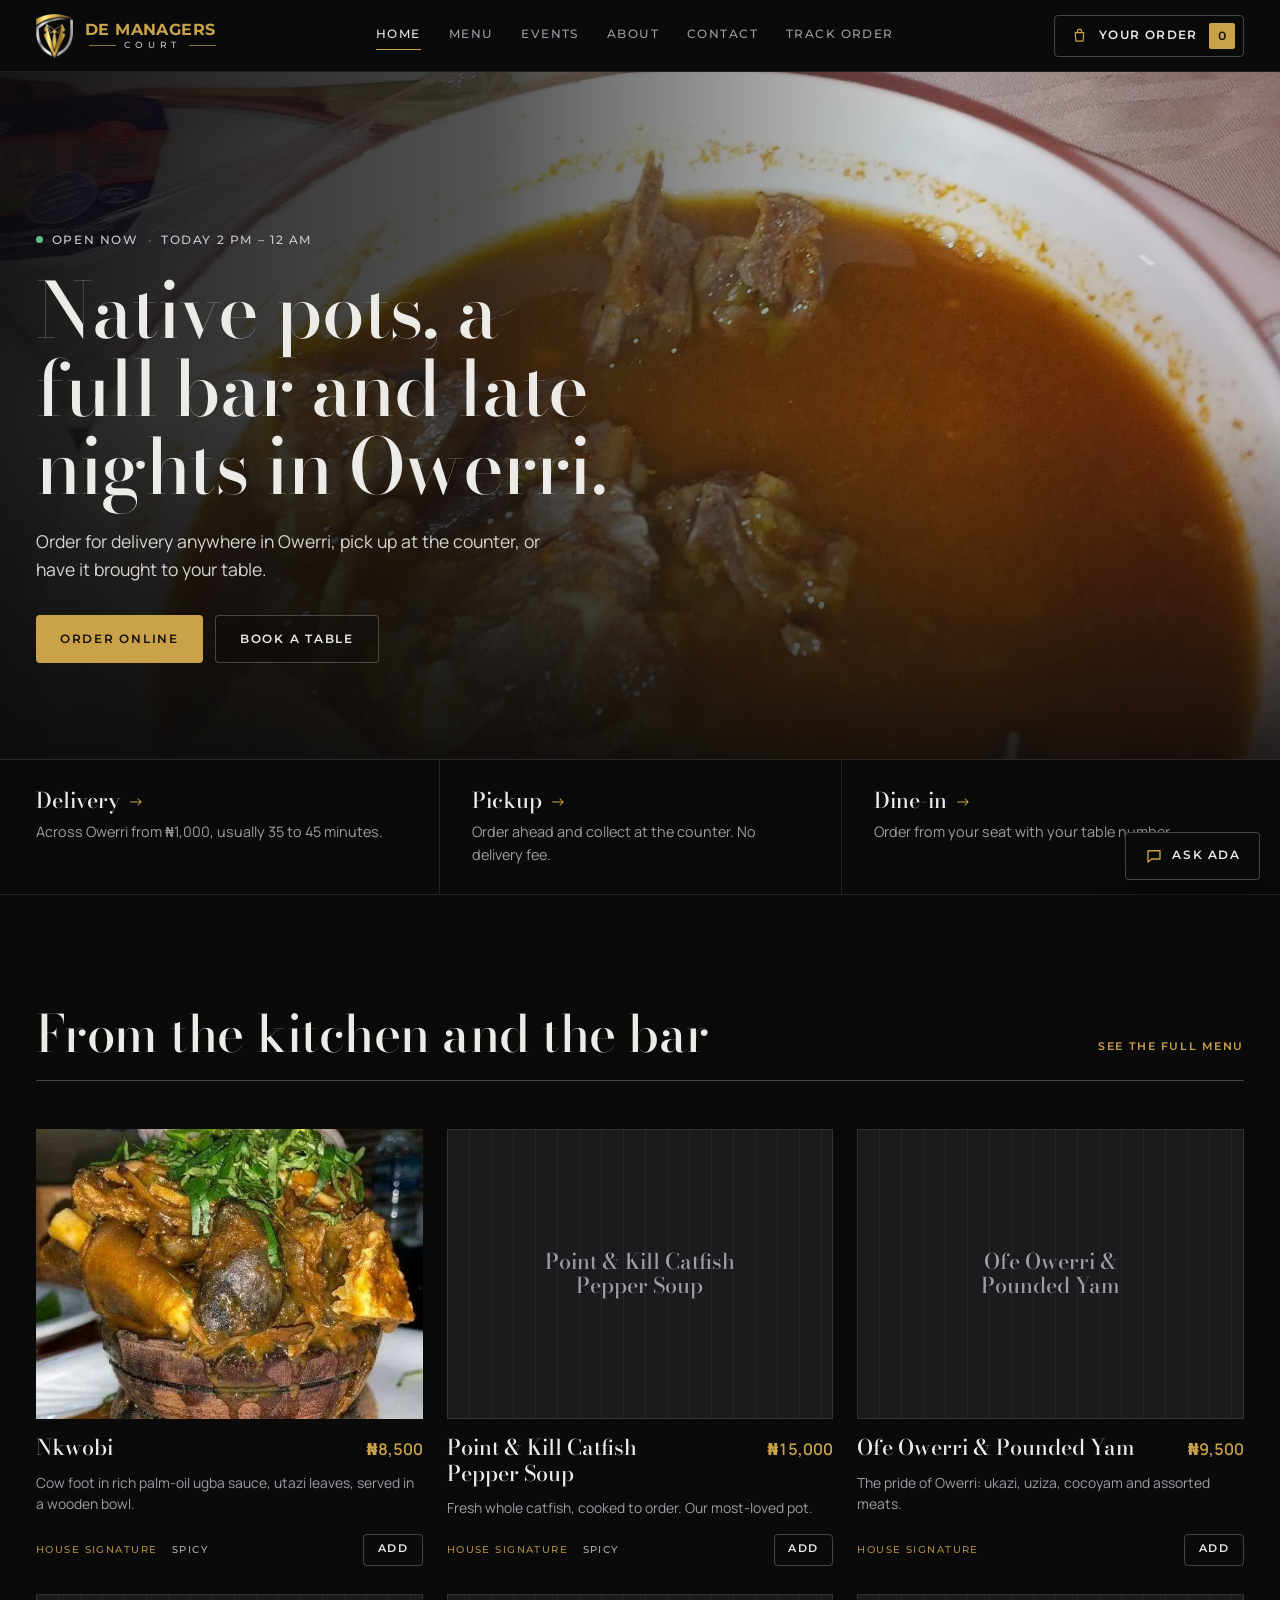
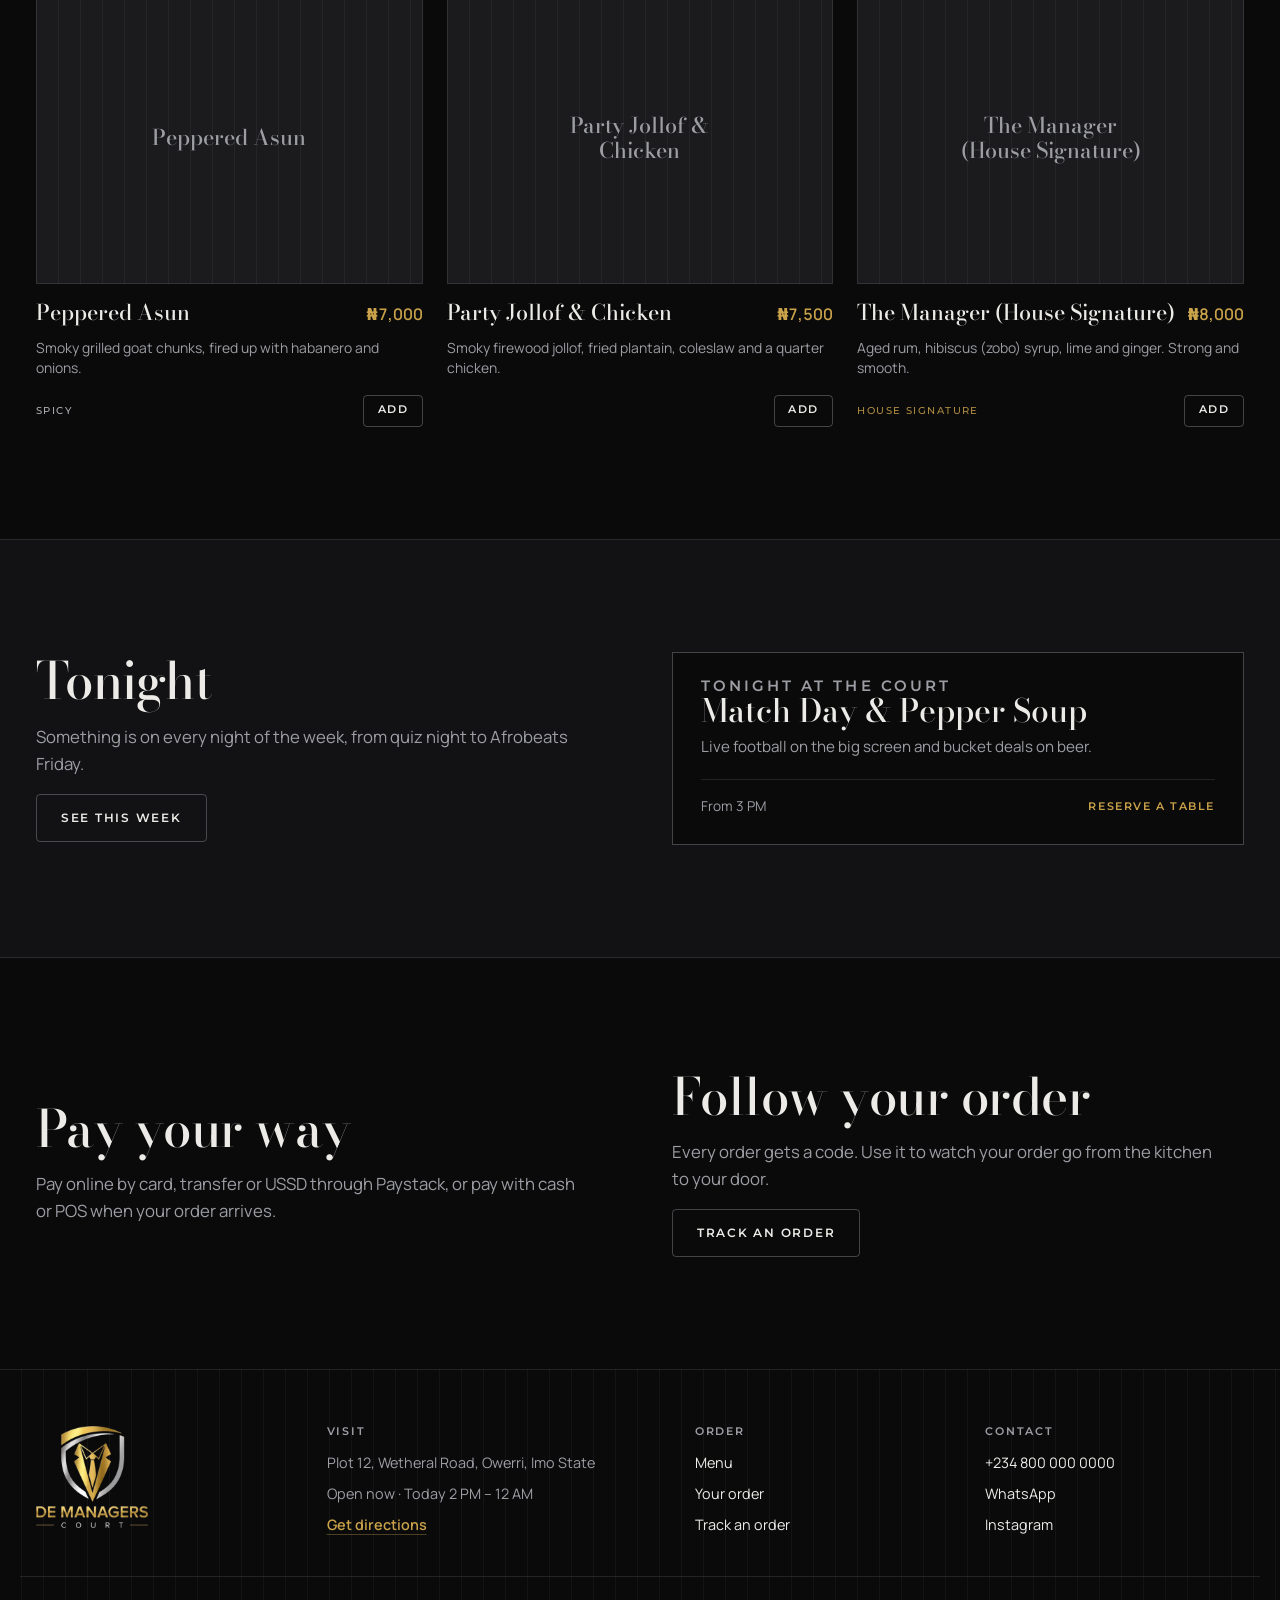
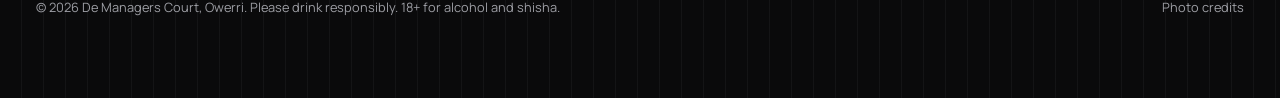
==== commit 10c94a51: "Split site into separate pages with a step-by-step order flow Add Home, Menu, Events, About, Contact" ====
--- a/index.html
+++ b/index.html
@@ -3,9 +3,8 @@
 <head>
   <meta charset="utf-8">
   <meta name="viewport" content="width=device-width, initial-scale=1, viewport-fit=cover">
-  <meta name="claude:viewport-fit-sides" content="cover">
   <title>De Managers Court</title>
-  <meta name="description" content="De Managers Court, Owerri. Native kitchen, grills, cocktails and bottle service. Order online for delivery, pickup or dine-in, pay online or on arrival, and track your order.">
+  <meta name="description" content="De Managers Court, Owerri. Native kitchen, grills, cocktails and bottle service. Order online for delivery, pickup or dine-in.">
   <meta name="theme-color" content="#0a0a0b">
   <link rel="icon" type="image/png" href="images/favicon.png">
   <link rel="preconnect" href="https://fonts.googleapis.com">
@@ -13,342 +12,124 @@
   <link href="https://fonts.googleapis.com/css2?family=Bodoni+Moda:opsz,wght@6..96,500;6..96,600&family=Manrope:wght@400;500;600;700&family=Montserrat:wght@500;600;700&display=swap" rel="stylesheet">
   <link rel="stylesheet" href="css/styles.css">
 </head>
-<body>
-
+<body data-page="home">
 <header class="nav" id="nav">
   <div class="wrap nav__inner">
-    <a href="#top" class="brand" aria-label="De Managers Court, back to top">
+    <a href="index.html" class="brand" aria-label="De Managers Court home">
       <img class="brand__mark" src="images/logo-mark-160.webp" alt="" width="160" height="192">
       <span class="brand__text"><span class="brand__name">De Managers</span><span class="brand__sub">Court</span></span>
     </a>
     <nav class="nav__links" id="navLinks" aria-label="Main">
-      <a href="#menu">Menu</a>
-      <a href="#order">Delivery &amp; pickup</a>
-      <a href="#events">This week</a>
-      <a href="#track">Track an order</a>
-      <a href="#visit">Visit</a>
+      <a href="index.html" data-nav="home">Home</a>
+      <a href="menu.html" data-nav="menu">Menu</a>
+      <a href="events.html" data-nav="events">Events</a>
+      <a href="about.html" data-nav="about">About</a>
+      <a href="contact.html" data-nav="contact">Contact</a>
+      <a href="track.html" data-nav="track">Track order</a>
     </nav>
     <div class="nav__actions">
-      <button class="cart-btn" id="cartBtn" aria-label="Open your order">
+      <a class="cart-btn" href="cart.html" aria-label="Your order">
         <svg viewBox="0 0 24 24" width="17" height="17" fill="none" stroke="currentColor" stroke-width="1.7" stroke-linecap="round" stroke-linejoin="round" aria-hidden="true"><path d="M6 8h12l-1 12H7L6 8Z"/><path d="M9 8V6a3 3 0 0 1 6 0v2"/></svg>
         <span class="cart-btn__label">Your order</span>
-        <span class="cart-btn__count" id="cartCount">0</span>
-      </button>
+        <span class="cart-btn__count" data-cart-count>0</span>
+      </a>
       <button class="burger" id="burger" aria-label="Open navigation" aria-expanded="false"><span></span><span></span></button>
     </div>
   </div>
 </header>
+<main id="main">
+<section class="hero">
+  <img class="hero__img" src="images/hero.webp" alt="A bowl of goat meat pepper soup" width="1600" height="900" fetchpriority="high">
+  <div class="hero__shade"></div>
+  <div class="wrap hero__inner">
+    <p class="status"><span class="status__dot" data-fill="open-dot"></span><span data-fill="open-status">Open now</span><span class="status__sep">·</span><span data-fill="today-hours"></span></p>
+    <h1 class="hero__title">Native pots, a full bar and late nights in Owerri.</h1>
+    <p class="hero__lead">Order for delivery anywhere in Owerri, pick up at the counter, or have it brought to your table.</p>
+    <div class="hero__cta">
+      <a href="menu.html" class="btn btn--gold">Order online</a>
+      <a class="btn btn--line btn--light" data-link="book" target="_blank" rel="noopener">Book a table</a>
+    </div>
+  </div>
+</section>
 
-<main id="top">
+<section class="strip">
+  <div class="wrap strip__grid">
+    <a href="checkout.html?mode=delivery" class="strip__item"><h3>Delivery</h3><p>Across Owerri from ₦1,000, usually 35 to 45 minutes.</p></a>
+    <a href="checkout.html?mode=pickup" class="strip__item"><h3>Pickup</h3><p>Order ahead and collect at the counter. No delivery fee.</p></a>
+    <a href="checkout.html?mode=dinein" class="strip__item"><h3>Dine-in</h3><p>Order from your seat with your table number.</p></a>
+  </div>
+</section>
 
-  <!-- HERO -->
-  <section class="hero">
-    <div class="wrap hero__grid">
-      <div class="hero__copy">
-        <p class="status"><span class="status__dot" id="openDot"></span><span id="openStatus">Open today</span><span class="status__sep">·</span><span id="todayHours"></span></p>
-        <h1 class="hero__title">Native pots, a full bar and late nights in Owerri.</h1>
-        <p class="hero__lead">Order for delivery anywhere in Owerri, pick up at the counter, or have it brought to your table. Pay online or when it arrives, and follow your order until it reaches you.</p>
-        <div class="hero__cta">
-          <a href="#menu" class="btn btn--gold">Order online</a>
-          <a class="btn btn--line" id="heroBook" target="_blank" rel="noopener">Book a table</a>
-        </div>
-        <ul class="hero__facts">
-          <li><strong>Delivery</strong> from ₦1,000</li>
-          <li><strong>Pickup</strong> in about 20 min</li>
-          <li><strong>Kitchen</strong> open until late</li>
-        </ul>
-      </div>
-      <aside class="hero__media" id="heroMedia" aria-label="Tonight at the Court">
-        <div class="tonight" id="tonight"></div>
-      </aside>
+<section class="section">
+  <div class="wrap">
+    <header class="head">
+      <h2 class="head__title">From the kitchen and the bar</h2>
+      <a class="head__link" href="menu.html">See the full menu</a>
+    </header>
+    <div class="dishes" id="featured"></div>
+  </div>
+</section>
+
+<section class="section section--band">
+  <div class="wrap split">
+    <div class="split__copy">
+      <h2 class="head__title">Tonight</h2>
+      <p class="lead">Something is on every night of the week, from quiz night to Afrobeats Friday.</p>
+      <a class="btn btn--line" href="events.html">See this week</a>
     </div>
-  </section>
+    <div class="tonight" id="tonight"></div>
+  </div>
+</section>
 
-  <!-- MENU -->
-  <section class="section" id="menu">
-    <div class="wrap">
-      <header class="head">
-        <h2 class="head__title">Menu</h2>
-        <p class="head__note">Prices in naira. Tell us about allergies in the order note. Alcohol and shisha are for guests 18 and over.</p>
-      </header>
-
-      <div class="menu">
-        <nav class="menu__nav" aria-label="Menu sections">
-          <div class="menu__navlist" id="menuTabs"></div>
-        </nav>
-        <div class="menu__body">
-          <div class="menu__tools">
-            <label class="search" for="menuSearch">
-              <svg viewBox="0 0 24 24" width="16" height="16" fill="none" stroke="currentColor" stroke-width="2" stroke-linecap="round" aria-hidden="true"><circle cx="11" cy="11" r="7"/><path d="m20 20-3.5-3.5"/></svg>
-              <input type="search" id="menuSearch" placeholder="Search the menu" aria-label="Search the menu">
-            </label>
-            <div class="filters" role="group" aria-label="Show only">
-              <button class="chip" data-tag="signature">House signature</button>
-              <button class="chip" data-tag="spicy">Spicy</button>
-              <button class="chip" data-tag="veg">Meat-free</button>
-              <button class="chip" data-tag="share">For sharing</button>
-            </div>
-          </div>
-          <div id="menuGrid" aria-live="polite"></div>
-          <p class="menu-empty" id="menuEmpty" hidden>No dishes match that search. Try another word or <button class="linklike" data-open-assistant>ask Ada</button>.</p>
-        </div>
-      </div>
+<section class="section">
+  <div class="wrap split">
+    <div class="split__copy">
+      <h2 class="head__title">Pay your way</h2>
+      <p class="lead">Pay online by card, transfer or USSD through Paystack, or pay with cash or POS when your order arrives.</p>
     </div>
-  </section>
-
-  <!-- ORDERING -->
-  <section class="section section--band" id="order">
-    <div class="wrap">
-      <header class="head">
-        <h2 class="head__title">Delivery, pickup or dine-in</h2>
-        <p class="head__note">Choose at checkout. Every order gets a code you can track on this page.</p>
-      </header>
-      <div class="ways">
-        <article class="way">
-          <h3>Delivery</h3>
-          <p>Across Owerri, usually in 35 to 45 minutes.</p>
-          <dl class="fees" id="feeList"></dl>
-        </article>
-        <article class="way">
-          <h3>Pickup</h3>
-          <p>Order ahead and collect at the counter. Choose as soon as possible or a time that suits you.</p>
-          <p class="way__fact">No delivery fee</p>
-        </article>
-        <article class="way">
-          <h3>Dine-in</h3>
-          <p>Already at the Court? Order from your seat with your table number and we bring it over.</p>
-          <p class="way__fact">Table service</p>
-        </article>
-      </div>
-      <div class="payline">
-        <div>
-          <h3>Pay online</h3>
-          <p>Card, bank transfer or USSD through Paystack.</p>
-        </div>
-        <div>
-          <h3>Pay on arrival</h3>
-          <p>Cash or POS to the rider, at the counter, or a direct transfer to our account using your order code.</p>
-        </div>
-      </div>
+    <div class="split__copy">
+      <h2 class="head__title">Follow your order</h2>
+      <p class="lead">Every order gets a code. Use it to watch your order go from the kitchen to your door.</p>
+      <a class="btn btn--line" href="track.html">Track an order</a>
     </div>
-  </section>
-
-  <!-- EVENTS -->
-  <section class="section" id="events">
-    <div class="wrap">
-      <header class="head">
-        <h2 class="head__title">This week at the Court</h2>
-        <p class="head__note">Free entry unless stated. VIP tables go quickly on Friday and Saturday, so book ahead on WhatsApp.</p>
-      </header>
-      <ol class="week" id="weekList"></ol>
+  </div>
+</section>
+</main>
+<footer class="footer">
+  <div class="wrap footer__grid">
+    <div class="footer__brand">
+      <img class="footer__logo" src="images/logo-full-640.webp" alt="De Managers Court" width="640" height="584">
     </div>
-  </section>
-
-  <!-- TRACK -->
-  <section class="section section--band" id="track">
-    <div class="wrap track">
-      <div class="track__intro">
-        <h2 class="head__title">Track an order</h2>
-        <p class="head__note">Enter the code from your confirmation, for example <code>DMC-4821</code>.</p>
-        <form class="track__form" id="trackForm">
-          <input id="trackInput" placeholder="DMC-0000" aria-label="Order code" autocomplete="off" required>
-          <button class="btn btn--gold" type="submit">Track</button>
-        </form>
-        <div class="recent" id="recentOrders"></div>
-      </div>
-      <div class="track__panel" id="trackPanel">
-        <div class="track__placeholder">
-          <p>Your order's progress will show here, from the kitchen to your door.</p>
-        </div>
-      </div>
+    <div>
+      <h4>Visit</h4>
+      <p data-fill="address"></p>
+      <p><span data-fill="open-status"></span> · <span data-fill="today-hours"></span></p>
+      <a class="linklike" data-link="directions" target="_blank" rel="noopener">Get directions</a>
     </div>
-  </section>
-
-  <!-- ABOUT + FAQ -->
-  <section class="section" id="about">
-    <div class="wrap about">
-      <div class="about__copy">
-        <h2 class="head__title">About the Court</h2>
-        <p class="about__lead">De Managers Court is where Owerri's working crowd comes to unwind. Deals close over pepper soup, birthdays end with sparklers, and Fridays run until three.</p>
-        <p>The kitchen cooks Imo classics the slow way: Nkwobi, Isi Ewu, Ofe Owerri and point-and-kill catfish, with asun and suya off the charcoal. The bar mixes zobo, palm wine and Chapman into house cocktails and runs full bottle service for VIP tables.</p>
-      </div>
-      <div class="faq">
-        <h3 class="faq__title">Questions guests ask</h3>
-        <div class="faq__list" id="faqList"></div>
-        <p class="faq__more">Something else? <button class="linklike" data-open-assistant>Ask Ada</button> or message us on WhatsApp.</p>
-      </div>
+    <div>
+      <h4>Order</h4>
+      <a href="menu.html">Menu</a>
+      <a href="cart.html">Your order</a>
+      <a href="track.html">Track an order</a>
     </div>
-  </section>
-
-  <!-- VISIT -->
-  <section class="section section--band" id="visit">
-    <div class="wrap visit">
-      <div>
-        <h2 class="head__title">Visit</h2>
-        <div class="visit__grid">
-          <div>
-            <h4>Address</h4>
-            <p id="addr"></p>
-            <a class="linklike" id="dirLink" target="_blank" rel="noopener">Get directions</a>
-          </div>
-          <div>
-            <h4>Hours</h4>
-            <ul class="hours" id="hoursList"></ul>
-          </div>
-          <div>
-            <h4>Reservations and events</h4>
-            <p>VIP tables, birthdays and private hangouts.</p>
-            <a class="linklike" id="waReserve" target="_blank" rel="noopener">Book on WhatsApp</a>
-          </div>
-          <div>
-            <h4>Phone</h4>
-            <p><a id="phoneLink" class="linklike"></a></p>
-          </div>
-        </div>
-      </div>
-      <a class="map" id="mapCard" target="_blank" rel="noopener" aria-label="Open the location in Google Maps">
-        <svg class="map__art" viewBox="0 0 400 300" preserveAspectRatio="xMidYMid slice" aria-hidden="true">
-          <rect width="400" height="300" fill="var(--panel)"/>
-          <path d="M0 52H400M0 128H400M0 206H400M0 270H400M64 0V300M160 0V300M252 0V300M336 0V300" stroke="var(--rule)" fill="none"/>
-          <path d="M-10 222 C 90 196, 150 112, 228 102 S 360 56, 420 38" stroke="var(--panel-2)" stroke-width="20" fill="none"/>
-          <path d="M120 -10 L 196 310" stroke="var(--panel-2)" stroke-width="13" fill="none"/>
-          <path d="M300 -10 C 280 110, 330 200, 290 310" stroke="var(--panel-2)" stroke-width="9" fill="none"/>
-          <path d="M204 82c-11 0-20 9-20 20 0 15 20 32 20 32s20-17 20-32c0-11-9-20-20-20Z" fill="var(--gold)"/>
-          <circle cx="204" cy="102" r="6.5" fill="var(--ink)"/>
-          <text x="30" y="214" fill="var(--text-2)" font-size="10" font-family="Montserrat, sans-serif" letter-spacing="2">WETHERAL RD</text>
-        </svg>
-        <span class="map__label"><strong>De Managers Court</strong><span id="mapAddr"></span><em>Open in Google Maps</em></span>
-      </a>
+    <div>
+      <h4>Contact</h4>
+      <a data-fill="phone"></a>
+      <a data-link="whatsapp" target="_blank" rel="noopener">WhatsApp</a>
+      <a data-link="instagram" target="_blank" rel="noopener">Instagram</a>
     </div>
-  </section>
-</main>
-
-<footer class="footer">
-  <div class="wrap footer__inner">
-    <img class="footer__logo" src="images/logo-full-640.webp" alt="De Managers Court" width="640" height="584">
-    <div class="footer__links">
-      <a id="igLink" target="_blank" rel="noopener">Instagram</a>
-      <a id="waLink" target="_blank" rel="noopener">WhatsApp</a>
-      <a id="mailLink">Email</a>
-    </div>
-    <p class="footer__legal">© <span id="year"></span> De Managers Court, Owerri. Please drink responsibly. 18+ for alcohol and shisha.</p>
+  </div>
+  <div class="wrap footer__legal">
+    <p>© <span data-fill="year"></span> De Managers Court, Owerri. Please drink responsibly. 18+ for alcohol and shisha.</p>
+    <a href="credits.html">Photo credits</a>
   </div>
 </footer>
-
-<div class="scrim" id="scrim" hidden></div>
-<aside class="drawer" id="cartDrawer" aria-label="Your order" aria-hidden="true">
-  <div class="drawer__head">
-    <h3>Your order</h3>
-    <button class="icon-btn" data-close-drawer aria-label="Close">✕</button>
-  </div>
-  <div class="drawer__body" id="cartItems"></div>
-  <div class="drawer__foot">
-    <div class="row"><span>Subtotal</span><strong id="cartSubtotal">₦0</strong></div>
-    <p class="small muted">Delivery fee is added at checkout.</p>
-    <button class="btn btn--gold btn--block" id="checkoutBtn" disabled>Go to checkout</button>
-  </div>
-</aside>
-
-<!-- ============ CHECKOUT MODAL ============ -->
-<div class="modal" id="checkoutModal" role="dialog" aria-modal="true" aria-labelledby="coTitle" hidden>
-  <div class="modal__card modal__card--wide">
-    <button class="icon-btn modal__close" data-close-modal aria-label="Close">✕</button>
-    <h3 id="coTitle">Checkout</h3>
-    <form id="checkoutForm" class="co" novalidate>
-      <div class="co__main">
-        <fieldset>
-          <legend>1. How would you like it?</legend>
-          <div class="seg" role="radiogroup">
-            <label><input type="radio" name="mode" value="delivery" checked><span>Delivery</span></label>
-            <label><input type="radio" name="mode" value="pickup"><span>Pickup</span></label>
-            <label><input type="radio" name="mode" value="dinein"><span>Dine-in</span></label>
-          </div>
-        </fieldset>
-
-        <fieldset>
-          <legend>2. Your details</legend>
-          <div class="grid2">
-            <label class="field"><span>Full name</span><input name="name" required autocomplete="name"></label>
-            <label class="field"><span>Phone</span><input name="phone" type="tel" required autocomplete="tel" placeholder="080..."></label>
-          </div>
-          <label class="field"><span>Email <em class="muted">(for receipt)</em></span><input name="email" type="email" autocomplete="email"></label>
-          <div data-mode-show="delivery">
-            <label class="field"><span>Delivery area</span><select name="zone" id="zoneSelect"></select></label>
-            <label class="field"><span>Street address &amp; landmark</span><input name="address" placeholder="e.g. 5 Okigwe Rd, opposite First Bank"></label>
-          </div>
-          <div data-mode-show="dinein" hidden>
-            <label class="field"><span>Table number</span><input name="table" placeholder="e.g. VIP 3 or Table 12"></label>
-          </div>
-          <div data-mode-show="pickup" hidden>
-            <label class="field"><span>Pickup time</span>
-              <select name="pickupTime"><option>As soon as possible</option><option>In 30 minutes</option><option>In 1 hour</option><option>In 2 hours</option></select>
-            </label>
-          </div>
-          <label class="field"><span>Note for the kitchen <em class="muted">(optional)</em></span><textarea name="note" rows="2" placeholder="Less pepper, no onions, extra cold…"></textarea></label>
-        </fieldset>
-
-        <fieldset>
-          <legend>3. Payment</legend>
-          <div class="paylist">
-            <label class="payopt"><input type="radio" name="pay" value="online" checked>
-              <span><strong>Pay online now</strong><small>Card · Transfer · USSD via Paystack</small></span></label>
-            <label class="payopt" data-pay-for="delivery"><input type="radio" name="pay" value="cod">
-              <span><strong>Cash / POS on delivery</strong><small>Pay the rider when it arrives</small></span></label>
-            <label class="payopt" data-pay-for="pickup dinein" hidden><input type="radio" name="pay" value="counter">
-              <span><strong>Pay at the counter</strong><small>Cash or POS at the lounge</small></span></label>
-            <label class="payopt"><input type="radio" name="pay" value="transfer">
-              <span><strong>Direct bank transfer</strong><small>We confirm before we start cooking</small></span></label>
-          </div>
-          <div class="bankbox" id="bankBox" hidden></div>
-        </fieldset>
-        <p class="form-error" id="coError" role="alert"></p>
-      </div>
-
-      <aside class="co__summary">
-        <h4>Summary</h4>
-        <div id="coItems" class="co__items"></div>
-        <div class="row"><span>Subtotal</span><span id="coSub"></span></div>
-        <div class="row" id="coFeeRow"><span>Delivery</span><span id="coFee"></span></div>
-        <div class="row" id="coSvcRow" hidden><span>Service charge</span><span id="coSvc"></span></div>
-        <div class="row row--total"><span>Total</span><strong id="coTotal"></strong></div>
-        <button class="btn btn--gold btn--block" type="submit" id="placeBtn">Place order</button>
-        <p class="muted small center" id="demoNote"></p>
-      </aside>
-    </form>
+<div class="orderbar" id="orderBar" hidden>
+  <div class="wrap orderbar__inner">
+    <span id="orderBarText"></span>
+    <a class="btn btn--gold" href="cart.html">View order</a>
   </div>
 </div>
-
-<!-- ============ DEMO PAYMENT (shown when no Paystack key) ============ -->
-<div class="modal" id="demoPayModal" role="dialog" aria-modal="true" hidden>
-  <div class="modal__card modal__card--sm center">
-    <div class="paystack-mock">
-      <p class="muted small">DEMO PAYMENT · no money will be charged</p>
-      <h3 id="demoPayAmount">₦0</h3>
-      <p class="muted small">Add your Paystack public key in <code>js/config.js</code> to accept real payments.</p>
-      <div class="demo-actions">
-        <button class="btn btn--gold btn--block" id="demoPaySuccess">Simulate successful payment</button>
-        <button class="btn btn--ghost btn--block" id="demoPayCancel">Cancel</button>
-      </div>
-    </div>
-  </div>
-</div>
-
-<!-- ============ ORDER SUCCESS ============ -->
-<div class="modal" id="successModal" role="dialog" aria-modal="true" hidden>
-  <div class="modal__card modal__card--sm center">
-    <div class="check">✓</div>
-    <h3>Order placed</h3>
-    <p class="muted">Your order code is</p>
-    <p class="code" id="successCode">DMC-0000</p>
-    <p class="muted small" id="successMsg"></p>
-    <div class="demo-actions">
-      <button class="btn btn--gold btn--block" id="successTrack">Track my order</button>
-      <a class="btn btn--ghost btn--block" id="successWa" target="_blank" rel="noopener">Send order to the lounge on WhatsApp</a>
-    </div>
-  </div>
-</div>
-
-
 <button class="ai-fab" id="aiFab" data-open-assistant aria-label="Chat with Ada, our assistant">
   <svg viewBox="0 0 24 24" width="18" height="18" fill="none" stroke="currentColor" stroke-width="1.8" stroke-linecap="round" stroke-linejoin="round" aria-hidden="true"><path d="M4 5h16v11H9l-5 4V5Z"/></svg>
   <span class="ai-fab__txt">Ask Ada</span>
@@ -356,27 +137,21 @@
 <section class="ai" id="aiPanel" aria-label="Ada, assistant" aria-hidden="true">
   <header class="ai__head">
     <img class="ai__avatar" src="images/logo-mark-160.webp" alt="" width="160" height="192">
-    <div>
-      <strong>Ada</strong>
-      <span class="ai__sub">Assistant · knows the full menu</span>
-    </div>
+    <div><strong>Ada</strong><span class="ai__sub">Assistant · knows the full menu</span></div>
     <button class="icon-btn" id="aiClose" aria-label="Close chat">✕</button>
   </header>
   <div class="ai__log" id="aiLog" aria-live="polite"></div>
   <div class="ai__chips" id="aiChips"></div>
   <form class="ai__form" id="aiForm">
     <input id="aiInput" placeholder="Ask about dishes, delivery or your order" autocomplete="off" aria-label="Message Ada">
-    <button class="ai__send" aria-label="Send">
-      <svg viewBox="0 0 24 24" width="18" height="18" fill="none" stroke="currentColor" stroke-width="2" stroke-linecap="round" stroke-linejoin="round"><path d="M5 12h14M13 6l6 6-6 6"/></svg>
-    </button>
+    <button class="ai__send" aria-label="Send"><svg viewBox="0 0 24 24" width="18" height="18" fill="none" stroke="currentColor" stroke-width="2" stroke-linecap="round" stroke-linejoin="round"><path d="M5 12h14M13 6l6 6-6 6"/></svg></button>
   </form>
 </section>
-
 <div class="toast" id="toast" role="status" aria-live="polite"></div>
-
 <script src="js/config.js"></script>
 <script src="js/menu-data.js"></script>
-<script src="js/app.js"></script>
+<script src="js/core.js"></script>
+<script src="js/pages.js"></script>
 <script src="js/assistant.js"></script>
 </body>
 </html>
--- a/css/styles.css
+++ b/css/styles.css
@@ -98,29 +98,63 @@
 .burger[aria-expanded="true"] span:first-child { top: 20px; transform: rotate(45deg); }
 .burger[aria-expanded="true"] span:last-child { top: 20px; transform: rotate(-45deg); }
 
-/* ---------- Hero ---------- */
-.hero { padding-top: calc(var(--nav-h) + clamp(2.5rem, 6vw, 5rem)); padding-bottom: clamp(3rem, 7vw, 6rem); border-bottom: 1px solid var(--rule); }
-.hero__grid { display: grid; grid-template-columns: 1.15fr .85fr; gap: clamp(2rem, 5vw, 5rem); align-items: stretch; }
-.hero__copy { min-width: 0; display: flex; flex-direction: column; justify-content: center; }
-.status { display: flex; flex-wrap: wrap; align-items: center; gap: .55rem; margin: 0 0 1.75rem; font: 500 .72rem/1.4 var(--label); letter-spacing: .14em; text-transform: uppercase; color: var(--text-2); }
+/* ---------- Home hero (photo) ---------- */
+.hero { position: relative; min-height: min(86svh, 760px); display: flex; align-items: flex-end; padding-top: var(--nav-h); overflow: hidden; border-bottom: 1px solid var(--rule); background: var(--panel); }
+.hero__img { position: absolute; inset: 0; width: 100%; height: 100%; max-width: none; object-fit: cover; object-position: center 60%; }
+.hero__shade { position: absolute; inset: 0; background: linear-gradient(90deg, rgba(10,10,11,.92) 0%, rgba(10,10,11,.7) 38%, rgba(10,10,11,.15) 75%), linear-gradient(0deg, rgba(10,10,11,.85) 0%, rgba(10,10,11,0) 45%); }
+.hero__inner { position: relative; padding-block: clamp(3rem, 8vw, 6rem); }
+.status { display: flex; flex-wrap: wrap; align-items: center; gap: .55rem; margin: 0 0 1.5rem; font: 500 .72rem/1.4 var(--label); letter-spacing: .14em; text-transform: uppercase; color: var(--silver); }
 .status__dot { width: 7px; height: 7px; border-radius: 50%; background: var(--ok); }
 .status__dot.closed { background: var(--danger); }
-.status__sep { color: var(--rule-strong); }
-.hero__title { font: 500 clamp(2.6rem, 6vw, 4.9rem)/1.02 var(--display); letter-spacing: -.015em; margin: 0 0 1.5rem; max-width: 13ch; }
-.hero__lead { font-size: 1.08rem; color: var(--text-2); max-width: 34rem; margin: 0 0 2.25rem; }
+.status__sep { opacity: .5; }
+.hero__title { font: 500 clamp(2.6rem, 6vw, 4.9rem)/1.02 var(--display); letter-spacing: -.015em; margin: 0 0 1.25rem; max-width: 14ch; }
+.hero__lead { font-size: 1.1rem; color: #d6d4cf; max-width: 32rem; margin: 0 0 2rem; }
 .hero__cta { display: flex; flex-wrap: wrap; gap: .75rem; }
-.hero__facts { list-style: none; padding: 1.5rem 0 0; margin: 2.75rem 0 0; border-top: 1px solid var(--rule); display: flex; flex-wrap: wrap; gap: .75rem 2.5rem; font-size: .9rem; color: var(--text-2); }
-.hero__facts strong { color: var(--text); font-weight: 600; margin-right: .3rem; }
-
-.hero__media { position: relative; min-height: 440px; border: 1px solid var(--rule); background: var(--pinstripe), var(--panel); background-size: cover; background-position: center; display: flex; flex-direction: column; justify-content: flex-end; gap: 1.5rem; padding: clamp(1.25rem, 3vw, 2rem); overflow: hidden; }
-.hero__media.has-photo::before { content: ""; position: absolute; inset: 0; background: linear-gradient(180deg, rgba(10,10,11,0) 35%, rgba(10,10,11,.85)); }
-.hero__media .emblem { flex: 1; align-self: center; width: auto; max-width: 46%; height: auto; max-height: 230px; object-fit: contain; margin: auto 0; }
-.tonight { position: relative; width: 100%; background: var(--ink); border: 1px solid var(--rule-strong); padding: 1.4rem 1.5rem 1.5rem; }
+.btn--light { background: rgba(10,10,11,.35); }
+
+.tonight { position: relative; width: 100%; background: var(--ink); border: 1px solid var(--rule-strong); padding: 1.6rem 1.75rem; }
 .tonight__k { margin: 0 0 .85rem; font: 600 .66rem/1 var(--label); letter-spacing: .2em; text-transform: uppercase; color: var(--gold); }
-.tonight h2 { margin: 0 0 .35rem; font: 500 1.75rem/1.1 var(--display); }
-.tonight p { margin: 0; color: var(--text-2); font-size: .92rem; }
-.tonight__row { display: flex; justify-content: space-between; align-items: center; gap: 1rem; margin-top: 1.1rem; padding-top: 1rem; border-top: 1px solid var(--rule); font-size: .85rem; color: var(--text-2); }
+.tonight h2 { margin: 0 0 .4rem; font: 500 2rem/1.1 var(--display); }
+.tonight p { margin: 0; color: var(--text-2); font-size: .95rem; }
+.tonight__row { display: flex; justify-content: space-between; align-items: center; gap: 1rem; margin-top: 1.25rem; padding-top: 1rem; border-top: 1px solid var(--rule); font-size: .85rem; color: var(--text-2); }
 .tonight__row a { font: 600 .7rem/1 var(--label); letter-spacing: .14em; text-transform: uppercase; color: var(--gold); white-space: nowrap; }
+
+/* ---------- Home strip ---------- */
+.strip { border-bottom: 1px solid var(--rule); }
+.strip__grid { display: grid; grid-template-columns: repeat(3, 1fr); }
+.strip__item { padding: 1.75rem 2rem 1.75rem 0; transition: background .2s; min-width: 0; }
+.strip__item + .strip__item { padding-left: 2rem; border-left: 1px solid var(--rule); }
+.strip__item h3 { margin: 0 0 .35rem; font: 500 1.35rem/1.2 var(--display); display: flex; align-items: center; gap: .5rem; }
+.strip__item h3::after { content: "→"; font: 400 1rem/1 var(--body); color: var(--gold); transition: transform .2s; }
+.strip__item:hover h3::after { transform: translateX(4px); }
+.strip__item p { margin: 0; color: var(--text-2); font-size: .9rem; }
+
+/* ---------- Dish cards (home) ---------- */
+.dishes { display: grid; grid-template-columns: repeat(3, 1fr); gap: 1.75rem 1.5rem; }
+.dish { display: flex; flex-direction: column; min-width: 0; }
+.dish__img { aspect-ratio: 4 / 3; max-width: 100%; overflow: hidden; background: var(--panel); }
+.dish__img img { width: 100%; height: 100%; object-fit: cover; transition: transform .5s ease; }
+.dish:hover .dish__img img { transform: scale(1.03); }
+.dish__body { padding-top: 1rem; display: flex; flex-direction: column; gap: .35rem; flex: 1; }
+.dish .item__head { justify-content: space-between; }
+.dish .item__head h3 { margin: 0; font: 500 1.35rem/1.2 var(--display); }
+.dish__foot { margin-top: auto; padding-top: .6rem; display: flex; justify-content: space-between; align-items: center; gap: 1rem; }
+.dish__foot .item__notes { margin: 0; }
+
+/* ---------- Generic blocks ---------- */
+.split { display: grid; grid-template-columns: 1fr 1fr; gap: clamp(2rem, 5vw, 4.5rem); align-items: center; }
+.split__copy { min-width: 0; display: grid; gap: 1rem; justify-items: start; }
+.split__copy--end { justify-items: end; }
+.lead { margin: 0; font-size: 1.05rem; color: var(--text-2); max-width: 34rem; }
+.head__link { font: 600 .7rem/1 var(--label); letter-spacing: .14em; text-transform: uppercase; color: var(--gold); padding: .5rem 0; }
+.pagehead { padding-top: calc(var(--nav-h) + clamp(2.5rem, 6vw, 4.5rem)); padding-bottom: 1.5rem; }
+.pagehead .wrap { display: flex; justify-content: space-between; align-items: flex-end; gap: 1rem 3rem; flex-wrap: wrap; padding-bottom: 1.5rem; border-bottom: 1px solid var(--rule-strong); }
+.pagehead__title { margin: 0; font: 500 clamp(2.4rem, 5.5vw, 4rem)/1.02 var(--display); letter-spacing: -.01em; }
+.pagehead__note { margin: 0; max-width: 30rem; color: var(--text-2); font-size: .93rem; }
+.sr { position: absolute; width: 1px; height: 1px; overflow: hidden; clip: rect(0 0 0 0); white-space: nowrap; }
+.empty { padding: 4rem 0; display: grid; justify-items: center; gap: .75rem; text-align: center; }
+.empty h2 { margin: 0; font: 500 2rem/1.1 var(--display); }
+.empty p { margin: 0 0 .75rem; color: var(--text-2); }
 
 /* ---------- Sections ---------- */
 .section { padding-block: clamp(4rem, 9vw, 7rem); }
@@ -150,9 +184,9 @@
 .course__title { margin: 0 0 .5rem; font: 500 1.65rem/1.2 var(--display); display: flex; align-items: center; gap: 1rem; }
 .course__title::after { content: ""; flex: 1; height: 1px; background: var(--rule); }
 .course__list { list-style: none; margin: 0; padding: 0; display: grid; grid-template-columns: 1fr 1fr; column-gap: 3rem; }
-.item { display: grid; grid-template-columns: 1fr auto; gap: 1rem; align-items: start; padding: 1.15rem 0; border-bottom: 1px solid var(--rule); }
+.item { display: grid; grid-template-columns: 96px minmax(0, 1fr) auto; gap: 1.1rem; align-items: start; padding: 1.15rem 0; border-bottom: 1px solid var(--rule); }
 .item--img { grid-template-columns: 76px 1fr auto; }
-.item__img { width: 76px; height: 76px; object-fit: cover; border-radius: 2px; }
+.item__img { width: 96px; height: 96px; object-fit: cover; background: var(--panel); }
 .item__main { min-width: 0; }
 .item__head { display: flex; align-items: baseline; gap: .6rem; }
 .item__head h4 { margin: 0; font-size: 1rem; font-weight: 600; line-height: 1.35; }
@@ -271,35 +305,124 @@
 .map__label em { font: 600 .66rem/1 var(--label); font-style: normal; letter-spacing: .14em; text-transform: uppercase; color: var(--gold); margin-top: .5rem; }
 
 /* ---------- Footer ---------- */
-.footer { padding-block: 3.5rem calc(6rem + env(safe-area-inset-bottom, 0px)); background: var(--pinstripe), var(--ink); border-top: 1px solid var(--rule); }
-.footer__inner { display: grid; grid-template-columns: auto 1fr; gap: 1.5rem 3rem; align-items: center; }
-.footer__logo { width: 116px; height: auto; grid-row: span 2; }
-.footer__links { display: flex; flex-wrap: wrap; gap: 1.75rem; font: 600 .72rem/1 var(--label); letter-spacing: .14em; text-transform: uppercase; }
-.footer__links a { color: var(--text); }
-.footer__links a:hover { color: var(--gold); }
-.footer__legal { margin: 0; font-size: .82rem; color: var(--text-2); }
-
-/* ---------- Drawer ---------- */
-.scrim { position: fixed; inset: 0; z-index: 60; background: rgba(0,0,0,.65); animation: fade .2s; }
-@keyframes fade { from { opacity: 0; } }
-.drawer { position: fixed; top: 0; right: 0; bottom: 0; z-index: 70; width: min(420px, 100%); background: var(--panel); border-left: 1px solid var(--rule); display: flex; flex-direction: column; padding-top: env(safe-area-inset-top, 0px); padding-bottom: env(safe-area-inset-bottom, 0px); padding-right: env(safe-area-inset-right, 0px); transform: translateX(100%); transition: transform .35s cubic-bezier(.2,.8,.2,1); }
-.drawer.open { transform: none; }
-.drawer__head { display: flex; justify-content: space-between; align-items: center; padding: 1.25rem 1.5rem; border-bottom: 1px solid var(--rule); }
-.drawer__head h3 { margin: 0; font: 500 1.6rem/1 var(--display); }
-.drawer__body { flex: 1; overflow-y: auto; padding: .5rem 1.5rem; }
-.drawer__foot { padding: 1.25rem 1.5rem 1.5rem; border-top: 1px solid var(--rule); }
-.drawer__foot .small { margin: .3rem 0 1rem; }
+.footer { padding-block: 3.5rem calc(5rem + env(safe-area-inset-bottom, 0px)); background: var(--pinstripe), var(--ink); border-top: 1px solid var(--rule); }
+.footer__grid { display: grid; grid-template-columns: 1fr 1.3fr 1fr 1fr; gap: 2rem; }
+.footer__grid > div { display: grid; align-content: start; gap: .5rem; font-size: .9rem; min-width: 0; }
+.footer__grid h4 { margin: 0 0 .4rem; font: 600 .68rem/1 var(--label); letter-spacing: .16em; text-transform: uppercase; color: var(--text-2); }
+.footer__grid p { margin: 0; color: var(--text-2); }
+.footer__grid a:not(.linklike) { color: var(--text); justify-self: start; }
+.footer__grid a:not(.linklike):hover { color: var(--gold); }
+.footer__logo { width: 112px; height: auto; }
+.footer__legal { display: flex; justify-content: space-between; gap: 1rem; flex-wrap: wrap; margin-top: 2.5rem; padding-top: 1.25rem; border-top: 1px solid var(--rule); font-size: .8rem; color: var(--text-2); }
+.footer__legal p { margin: 0; }
+.footer__legal a:hover { color: var(--gold); }
+
+/* ---------- Order bar (menu, home) ---------- */
+.orderbar { position: fixed; left: 0; right: 0; bottom: 0; z-index: 54; background: var(--ink); border-top: 1px solid var(--gold); padding-bottom: env(safe-area-inset-bottom, 0px); animation: up .25s; }
+@keyframes up { from { transform: translateY(100%); } }
+.orderbar__inner { display: flex; justify-content: space-between; align-items: center; gap: 1rem; padding-block: .7rem; }
+.orderbar__inner span { font-weight: 600; font-variant-numeric: tabular-nums; }
+.orderbar .btn { min-height: 42px; }
+body.has-bar .ai-fab { bottom: calc(84px + env(safe-area-inset-bottom, 0px)); }
+body.has-bar .footer { padding-bottom: calc(8rem + env(safe-area-inset-bottom, 0px)); }
+
+/* ---------- Order flow ---------- */
+.flow { padding-top: calc(var(--nav-h) + 2rem); padding-bottom: 5rem; min-height: 80svh; }
+.stepper { list-style: none; margin: 0 0 2.5rem; padding: 0 0 1.25rem; display: flex; gap: .5rem 2rem; flex-wrap: wrap; border-bottom: 1px solid var(--rule); counter-reset: s; }
+.stepper li { display: flex; align-items: center; gap: .6rem; font: 600 .68rem/1 var(--label); letter-spacing: .14em; text-transform: uppercase; color: var(--text-2); }
+.stepper li span { width: 26px; height: 26px; display: grid; place-items: center; border: 1px solid var(--rule-strong); border-radius: 50%; font-size: .72rem; letter-spacing: 0; }
+.stepper li.current { color: var(--text); }
+.stepper li.current span { border-color: var(--gold); color: var(--gold); }
+.stepper li.done span { background: var(--gold); border-color: var(--gold); color: var(--on-gold); }
+.stepper li + li::before { content: ""; width: 1.5rem; height: 1px; background: var(--rule-strong); margin-right: .5rem; }
+.flow__grid { display: grid; grid-template-columns: minmax(0, 1fr) 380px; gap: clamp(2rem, 4vw, 4rem); align-items: start; }
+.flow__main { min-width: 0; }
+.flow__title { margin: 0 0 1.75rem; font: 500 clamp(2rem, 4vw, 2.8rem)/1.08 var(--display); }
+.flow__side { position: sticky; top: calc(env(safe-area-inset-top, 0px) + var(--nav-h) + 1.5rem); padding: 1.5rem; background: var(--panel); border: 1px solid var(--rule); display: grid; gap: .25rem; }
+.flow__side h2 { margin: 0 0 .75rem; font: 500 1.4rem/1 var(--display); }
+.flow__side .btn { margin-top: 1rem; }
+.side__note { margin: .75rem 0 0; font-size: .8rem; color: var(--text-2); display: flex; align-items: center; gap: .4rem; }
+.side__back { margin-top: .75rem; font-size: .85rem; color: var(--text-2); text-decoration: underline; text-underline-offset: 3px; justify-self: start; }
+.side__back:hover { color: var(--text); }
+.sum__items { display: grid; gap: .6rem; padding-bottom: 1rem; margin-bottom: .75rem; border-bottom: 1px solid var(--rule); max-height: 320px; overflow-y: auto; }
+.sum__line { display: grid; grid-template-columns: 44px 1fr auto; gap: .75rem; align-items: center; font-size: .88rem; }
+.sum__line img { width: 44px; height: 44px; object-fit: cover; }
+.sum__line small { display: block; color: var(--text-2); font-size: .78rem; }
+.sum__line b { font-weight: 600; font-variant-numeric: tabular-nums; }
+.flow__side .row { padding: .3rem 0; font-size: .92rem; font-variant-numeric: tabular-nums; }
+.flow__side .row > span:first-child { color: var(--text-2); }
+.row--total { margin-top: .5rem; padding-top: .8rem !important; border-top: 1px solid var(--rule-strong); }
+.row--total strong { font: 600 1.3rem/1 var(--body); color: var(--gold); }
+.row--total > span:first-child { color: var(--text) !important; }
+
+.lines { list-style: none; margin: 0 0 1.5rem; padding: 0; border-top: 1px solid var(--rule); }
+.line { display: grid; grid-template-columns: 120px 1fr; gap: 1.25rem; padding: 1.25rem 0; border-bottom: 1px solid var(--rule); }
+.line img { width: 120px; height: 120px; object-fit: cover; }
+.line__main { min-width: 0; display: grid; gap: .35rem; align-content: start; }
+.line__head { display: flex; justify-content: space-between; gap: 1rem; align-items: baseline; }
+.line__head h3 { margin: 0; font: 500 1.3rem/1.2 var(--display); }
+.line__head b { font-weight: 600; color: var(--gold); font-variant-numeric: tabular-nums; white-space: nowrap; }
+.line__unit { margin: 0; font-size: .82rem; color: var(--text-2); }
+.line__note input { width: 100%; max-width: 380px; height: 36px; padding: 0 .7rem; background: var(--ink); border: 1px solid var(--rule); border-radius: var(--r); font-size: .85rem; outline: 0; }
+.line__note input:focus { border-color: var(--rule-strong); }
+.line__ctrls { display: flex; align-items: center; gap: 1.25rem; margin-top: .2rem; }
+.line__remove { font-size: .82rem; color: var(--text-2); text-decoration: underline; text-underline-offset: 3px; }
+.line__remove:hover { color: var(--danger); }
+
+.who { display: flex; justify-content: space-between; align-items: flex-start; gap: 1rem; padding: 1.1rem 1.25rem; margin-bottom: 1.75rem; border: 1px solid var(--rule); background: var(--panel); }
+.who h4 { margin: 0 0 .2rem; font-size: 1rem; }
+.who p { margin: 0; font-size: .88rem; color: var(--text-2); }
+.payopt .payopt__marks { margin-left: auto; display: flex; gap: .3rem; flex-wrap: wrap; justify-content: flex-end; }
+.payopt__marks i { font: 700 .58rem/1 var(--label); font-style: normal; letter-spacing: .08em; text-transform: uppercase; padding: .3rem .4rem; border: 1px solid var(--rule-strong); color: var(--silver); border-radius: 2px; }
+.paynote { margin: 1rem 0 0; font-size: .85rem; color: var(--text-2); }
+.paynote strong { color: var(--warn); }
+.bankbox p { margin: .6rem 0 0; font-size: .82rem; color: var(--text-2); }
+.testpay { margin-top: 1.25rem; padding: 1.5rem; border: 1px solid var(--warn); background: var(--panel); }
+.testpay__k { margin: 0; font: 600 .66rem/1 var(--label); letter-spacing: .18em; text-transform: uppercase; color: var(--warn); }
+.testpay__amt { margin: .6rem 0; font: 500 2.4rem/1 var(--display); color: var(--gold); }
+.testpay p:not(.testpay__k):not(.testpay__amt) { margin: 0; font-size: .88rem; color: var(--text-2); }
+.testpay__btns { display: flex; flex-wrap: wrap; gap: .5rem; margin-top: 1.25rem; }
+
+.ok__mark { width: 56px; height: 56px; display: grid; place-items: center; border: 1px solid var(--gold); border-radius: 50%; color: var(--gold); font-size: 1.4rem; margin-bottom: 1.5rem; }
+.ok__label { margin: 0; font: 600 .66rem/1 var(--label); letter-spacing: .18em; text-transform: uppercase; color: var(--text-2); }
+.ok__code { margin: .5rem 0 1rem; font: 600 2.4rem/1 var(--label); letter-spacing: .1em; color: var(--gold); }
+.ok__msg { margin: 0 0 1.5rem; color: var(--text-2); max-width: 36rem; }
+.ok__facts { display: grid; grid-template-columns: auto 1fr; gap: .4rem 1.5rem; margin: 0 0 2rem; padding: 1rem 0; border-block: 1px solid var(--rule); font-size: .92rem; }
+.ok__facts dt { color: var(--text-2); }
+.ok__facts dd { margin: 0; }
+.ok__btns { display: flex; flex-wrap: wrap; gap: .6rem; }
+
+/* ---------- Photo placeholder ---------- */
+.noimg { display: grid; place-items: center; width: 100%; height: 100%; padding: .5rem; background: var(--pinstripe), var(--panel-2); border: 1px solid var(--rule); text-align: center; overflow: hidden; }
+.noimg span { font: 500 1.35rem/1.15 var(--display); color: var(--silver); opacity: .75; max-width: 14ch; }
+.item__img.noimg, .line__pic.noimg, .sum__pic.noimg { width: 96px; height: 96px; }
+.item__img.noimg span, .line__pic.noimg span, .sum__pic.noimg span { font-size: 0; }
+.item__img.noimg::before, .line__pic.noimg::before, .sum__pic.noimg::before { content: ""; width: 34%; aspect-ratio: 160 / 192; background: url(../images/logo-mark-160.webp) center / contain no-repeat; opacity: .35; }
+.line .line__pic { width: 120px; height: 120px; object-fit: cover; }
+.sum__line .sum__pic { width: 44px; height: 44px; object-fit: cover; }
+
+/* ---------- About, contact, credits ---------- */
+.about__img { width: 100%; aspect-ratio: 4 / 3; object-fit: cover; }
+.pillars { display: grid; grid-template-columns: repeat(3, 1fr); gap: 2rem; }
+.pillars h3 { margin: 0 0 .5rem; font: 500 1.5rem/1.2 var(--display); }
+.pillars p { margin: 0; color: var(--text-2); font-size: .93rem; }
+.faq { max-width: 860px; }
+.faq .head__title { margin-bottom: 1.5rem; }
+.fees--big { margin: 0; font-size: .95rem; gap: .6rem 2rem; }
+.grid3 { display: grid; grid-template-columns: 1.3fr 1fr .7fr; gap: .75rem; }
+.enquiry { min-width: 0; }
+.credits { list-style: none; margin: 0; padding: 0; display: grid; grid-template-columns: repeat(2, 1fr); gap: 0 2.5rem; }
+.credits li { display: grid; grid-template-columns: 96px 1fr; gap: 1rem; align-items: center; padding: .9rem 0; border-bottom: 1px solid var(--rule); min-width: 0; }
+.credits img { width: 96px; height: 72px; object-fit: cover; }
+.credits div { display: grid; gap: .15rem; font-size: .85rem; min-width: 0; overflow-wrap: anywhere; }
+.credits span { color: var(--text-2); }
+.nav__links a[aria-current="page"] { color: var(--text); border-color: var(--gold); }
+.section--tight { padding-top: 1rem; }
+
 .row { display: flex; justify-content: space-between; align-items: center; gap: 1rem; }
-.cart-line { display: grid; grid-template-columns: 1fr auto; gap: 1rem; align-items: start; padding: 1rem 0; border-bottom: 1px solid var(--rule); }
-.cart-line h5 { margin: 0 0 .15rem; font-size: .95rem; font-weight: 600; }
-.cart-line small { color: var(--text-2); font-variant-numeric: tabular-nums; }
-.cart-line small b { color: var(--text); font-weight: 600; }
-.cart-line__note { margin-top: .5rem; width: 100%; height: 34px; padding: 0 .6rem; background: var(--ink); border: 1px solid var(--rule); border-radius: var(--r); font-size: .8rem; outline: 0; }
-.cart-line__note:focus { border-color: var(--rule-strong); }
-.cart-empty { padding: 3.5rem .5rem; text-align: center; color: var(--text-2); font-size: .92rem; }
-.cart-empty strong { display: block; font: 500 1.4rem/1.2 var(--display); color: var(--text); margin-bottom: .5rem; }
-
-/* ---------- Modals ---------- */
+
+/* ---------- Forms ---------- */
+
 .modal { position: fixed; inset: 0; z-index: 80; display: grid; place-items: center; padding: 16px; background: rgba(0,0,0,.72); overflow-y: auto; animation: fade .2s; }
 .modal__card { position: relative; width: 100%; max-width: 560px; margin: auto; background: var(--panel); border: 1px solid var(--rule-strong); padding: 2rem; }
 .modal__card--wide { max-width: 980px; }
@@ -442,6 +565,39 @@
   .ai-fab { right: calc(16px + env(safe-area-inset-right, 0px)); bottom: calc(16px + env(safe-area-inset-bottom, 0px)); width: 48px; padding: 0; justify-content: center; }
   .ai-fab__txt { display: none; }
 }
+
+/* ---------- New pages: responsive ---------- */
+@media (max-width: 1080px) {
+  .flow__grid { grid-template-columns: 1fr; }
+  .flow__side { position: static; }
+  .footer__grid { grid-template-columns: 1fr 1fr; }
+}
+@media (max-width: 900px) {
+  .dishes { grid-template-columns: 1fr 1fr; }
+  .split, .pillars, .credits { grid-template-columns: 1fr; }
+  .split__copy--end { justify-items: start; }
+  .strip__grid { grid-template-columns: 1fr; }
+  .strip__item, .strip__item + .strip__item { padding: 1.25rem 0; border-left: 0; }
+  .strip__item + .strip__item { border-top: 1px solid var(--rule); }
+}
+@media (max-width: 640px) {
+  .hero { min-height: 78svh; }
+  .hero__shade { background: linear-gradient(0deg, rgba(10,10,11,.95) 0%, rgba(10,10,11,.75) 45%, rgba(10,10,11,.2) 100%); }
+  .dishes { grid-template-columns: 1fr; }
+  .item { grid-template-columns: 76px minmax(0, 1fr); }
+  .item__img { width: 76px; height: 76px; }
+  .item__ctrl { grid-column: 2; }
+  .line { grid-template-columns: 84px 1fr; gap: 1rem; }
+  .line img, .line .line__pic { width: 84px; height: 84px; }
+  .item__img.noimg { width: 76px; height: 76px; }
+  .stepper { gap: .5rem 1rem; }
+  .stepper li + li::before { display: none; }
+  .stepper li:not(.current) { font-size: 0; gap: 0; }
+  .grid3 { grid-template-columns: 1fr 1fr; }
+  .footer__grid { grid-template-columns: 1fr; }
+  .payopt { flex-wrap: wrap; }
+  .payopt__marks { margin-left: 2rem; justify-content: flex-start; width: 100%; }
+}
 @media (prefers-reduced-motion: reduce) {
   *, *::before, *::after { animation-duration: .01ms !important; animation-iteration-count: 1 !important; transition-duration: .01ms !important; scroll-behavior: auto !important; }
 }
